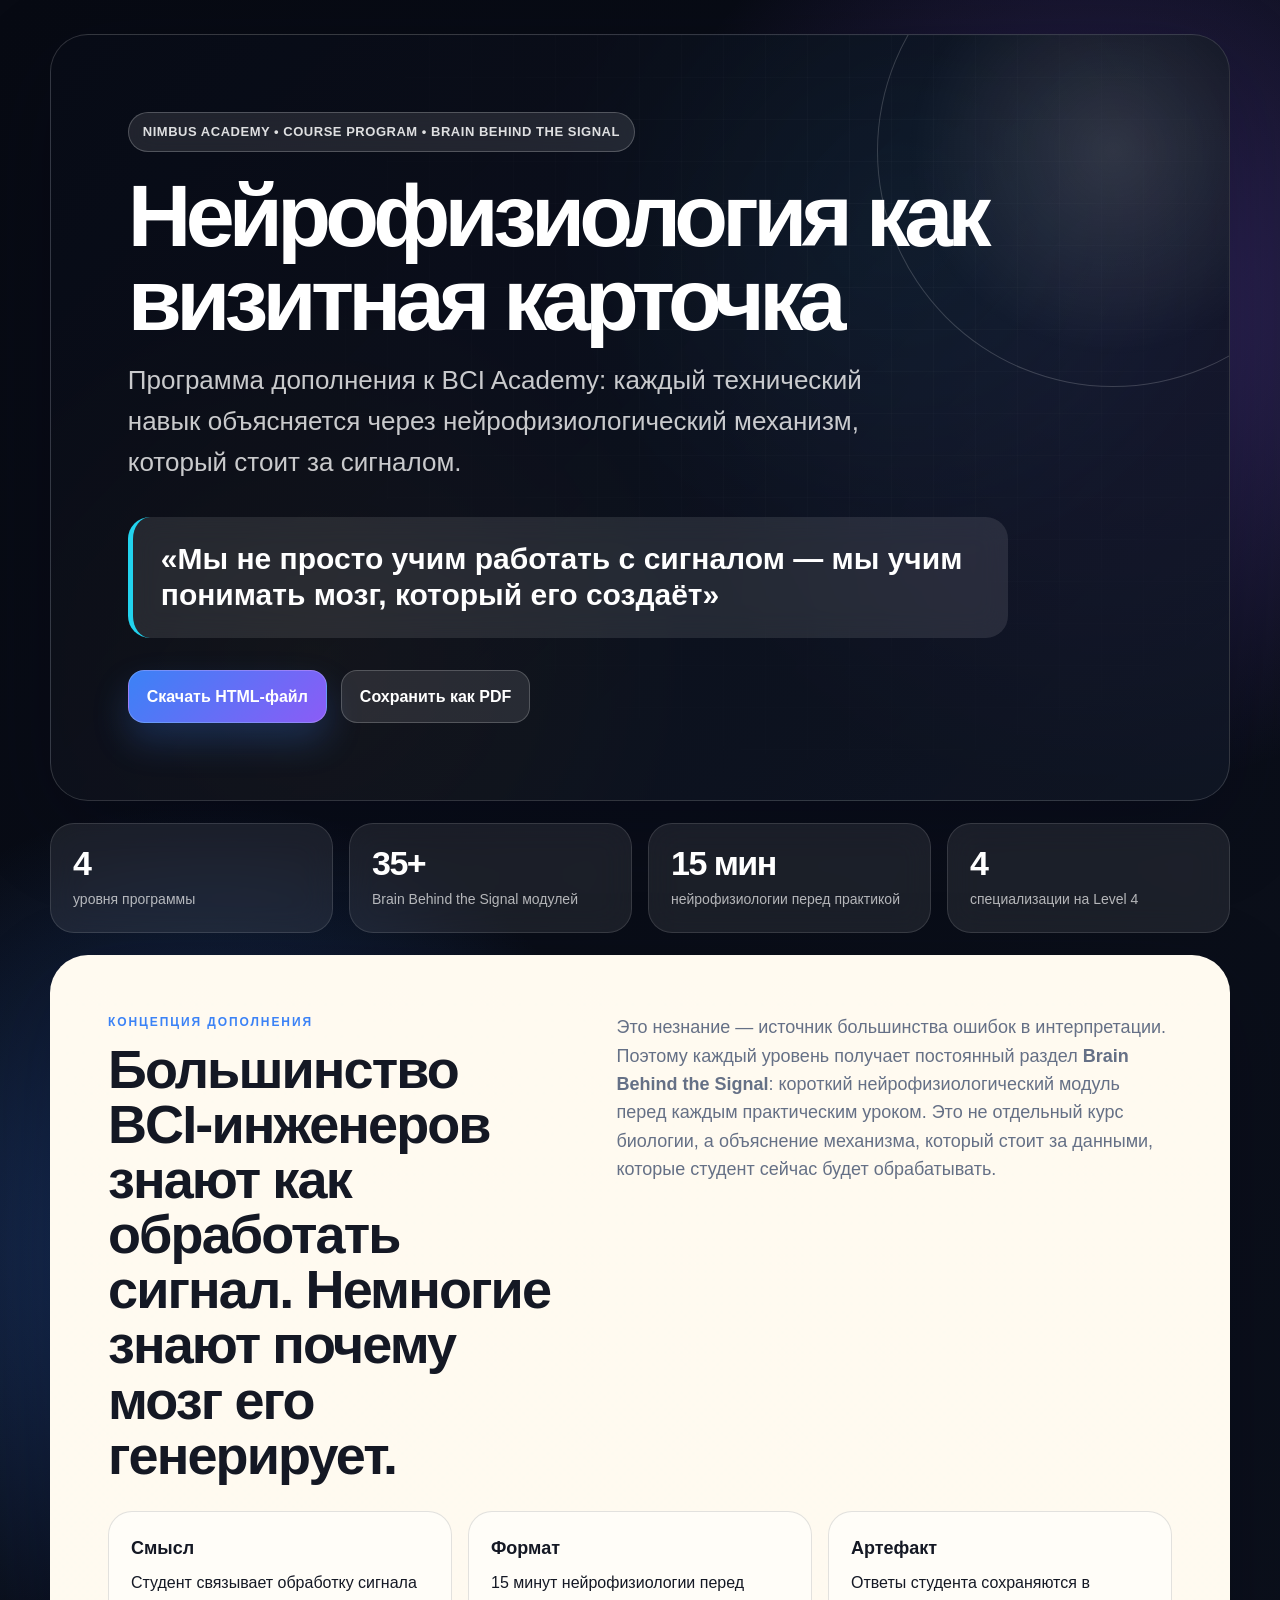
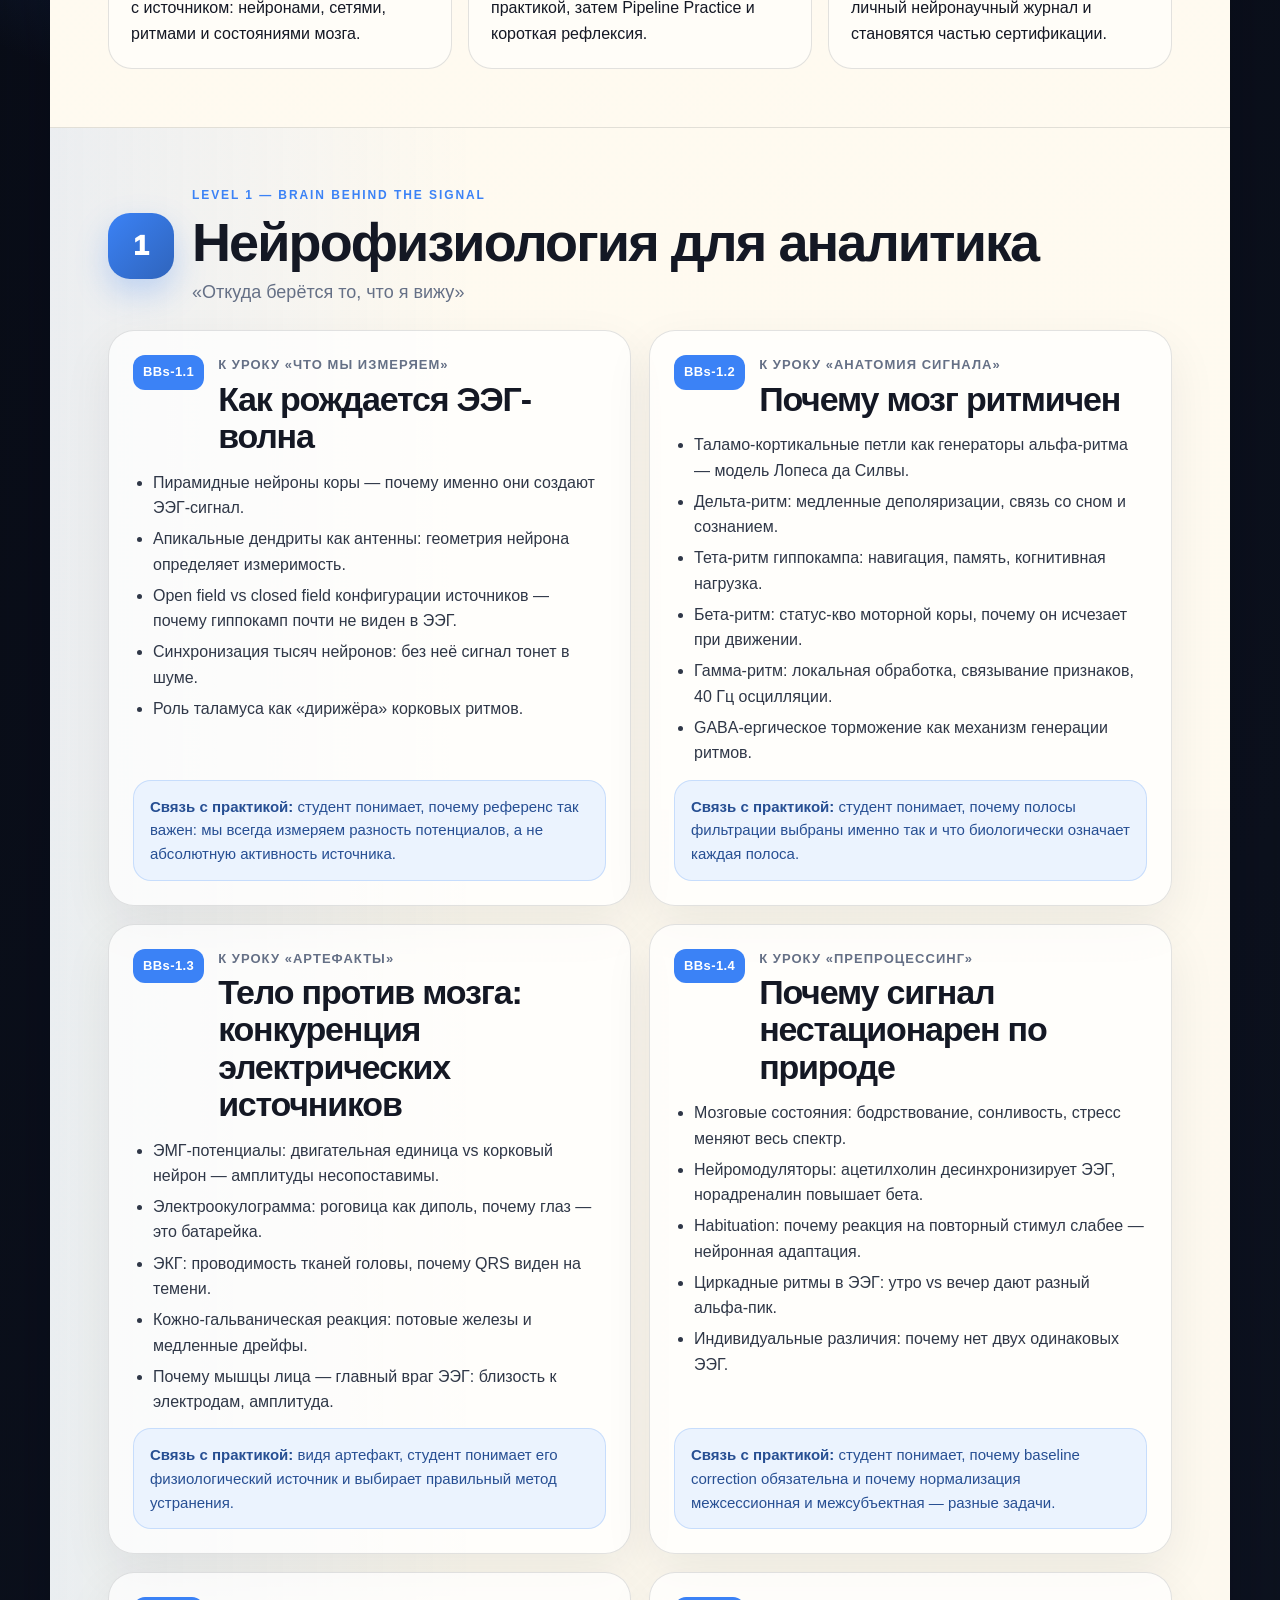
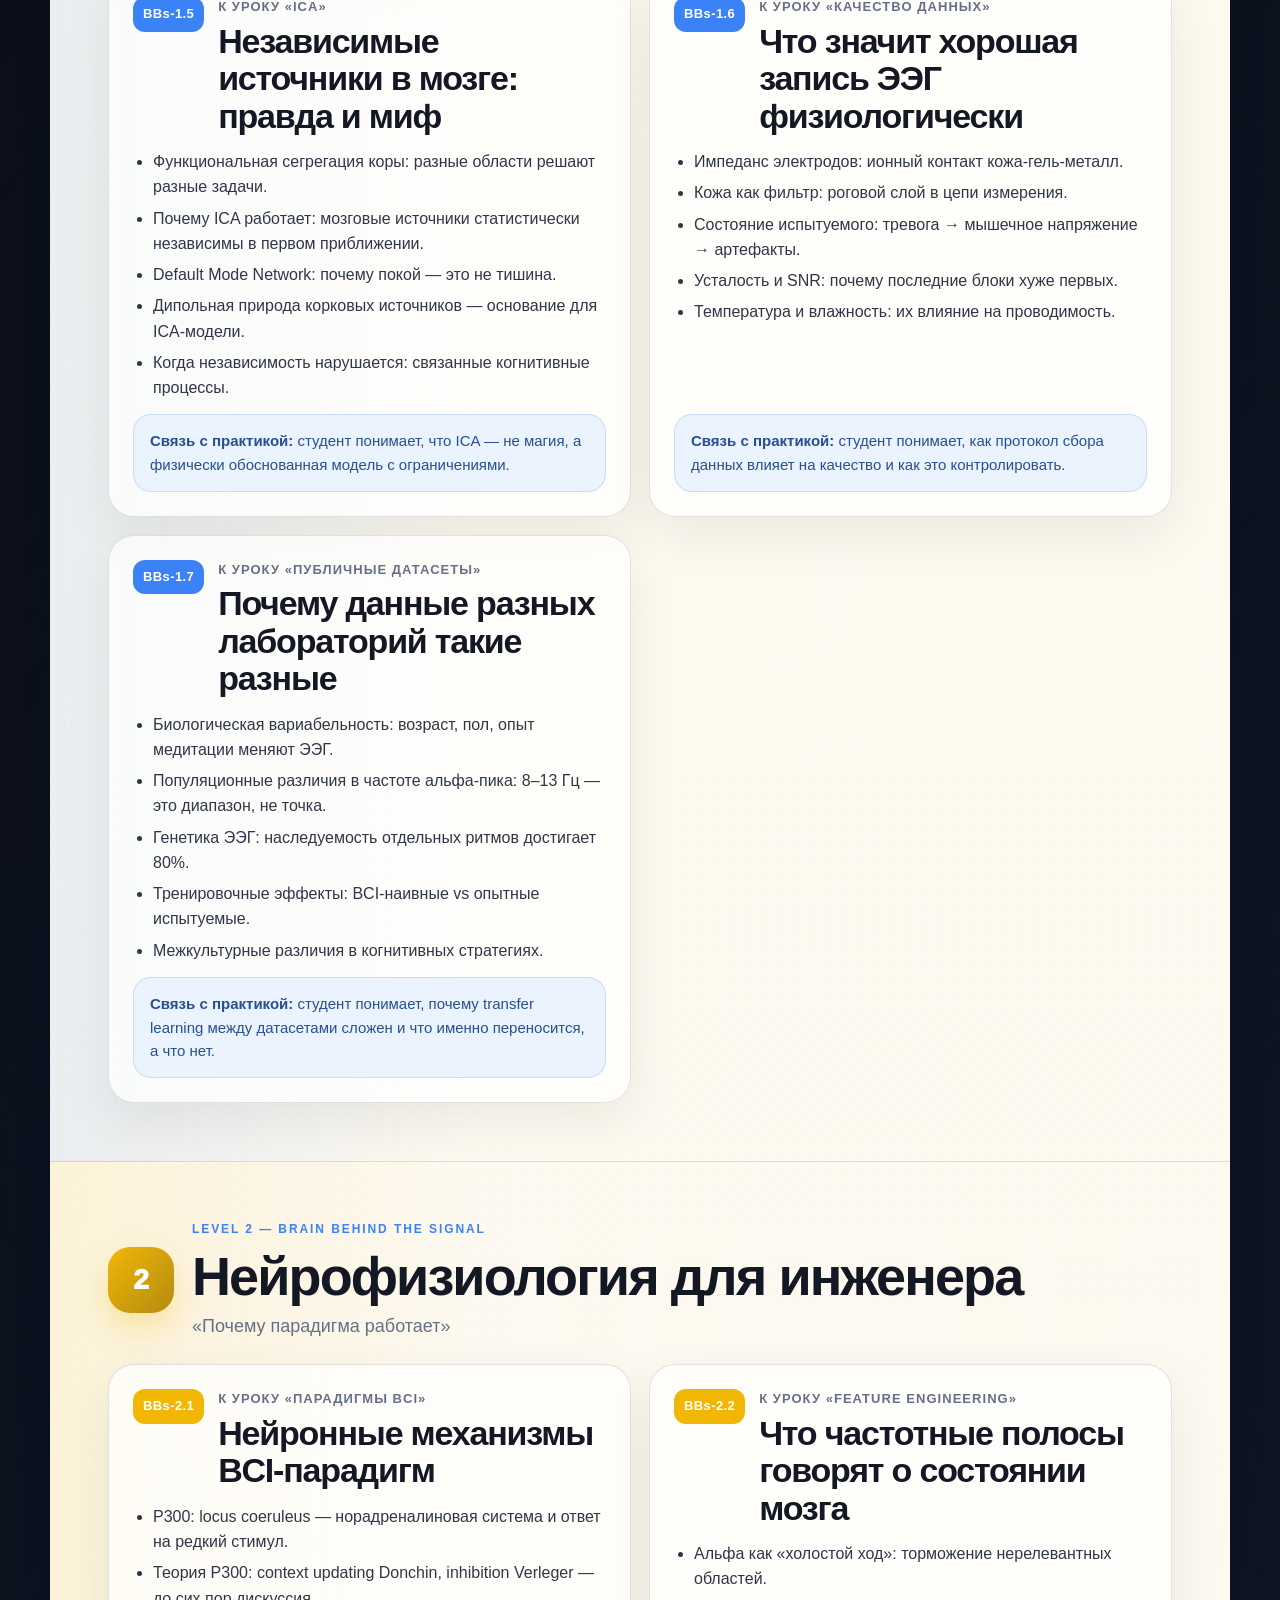
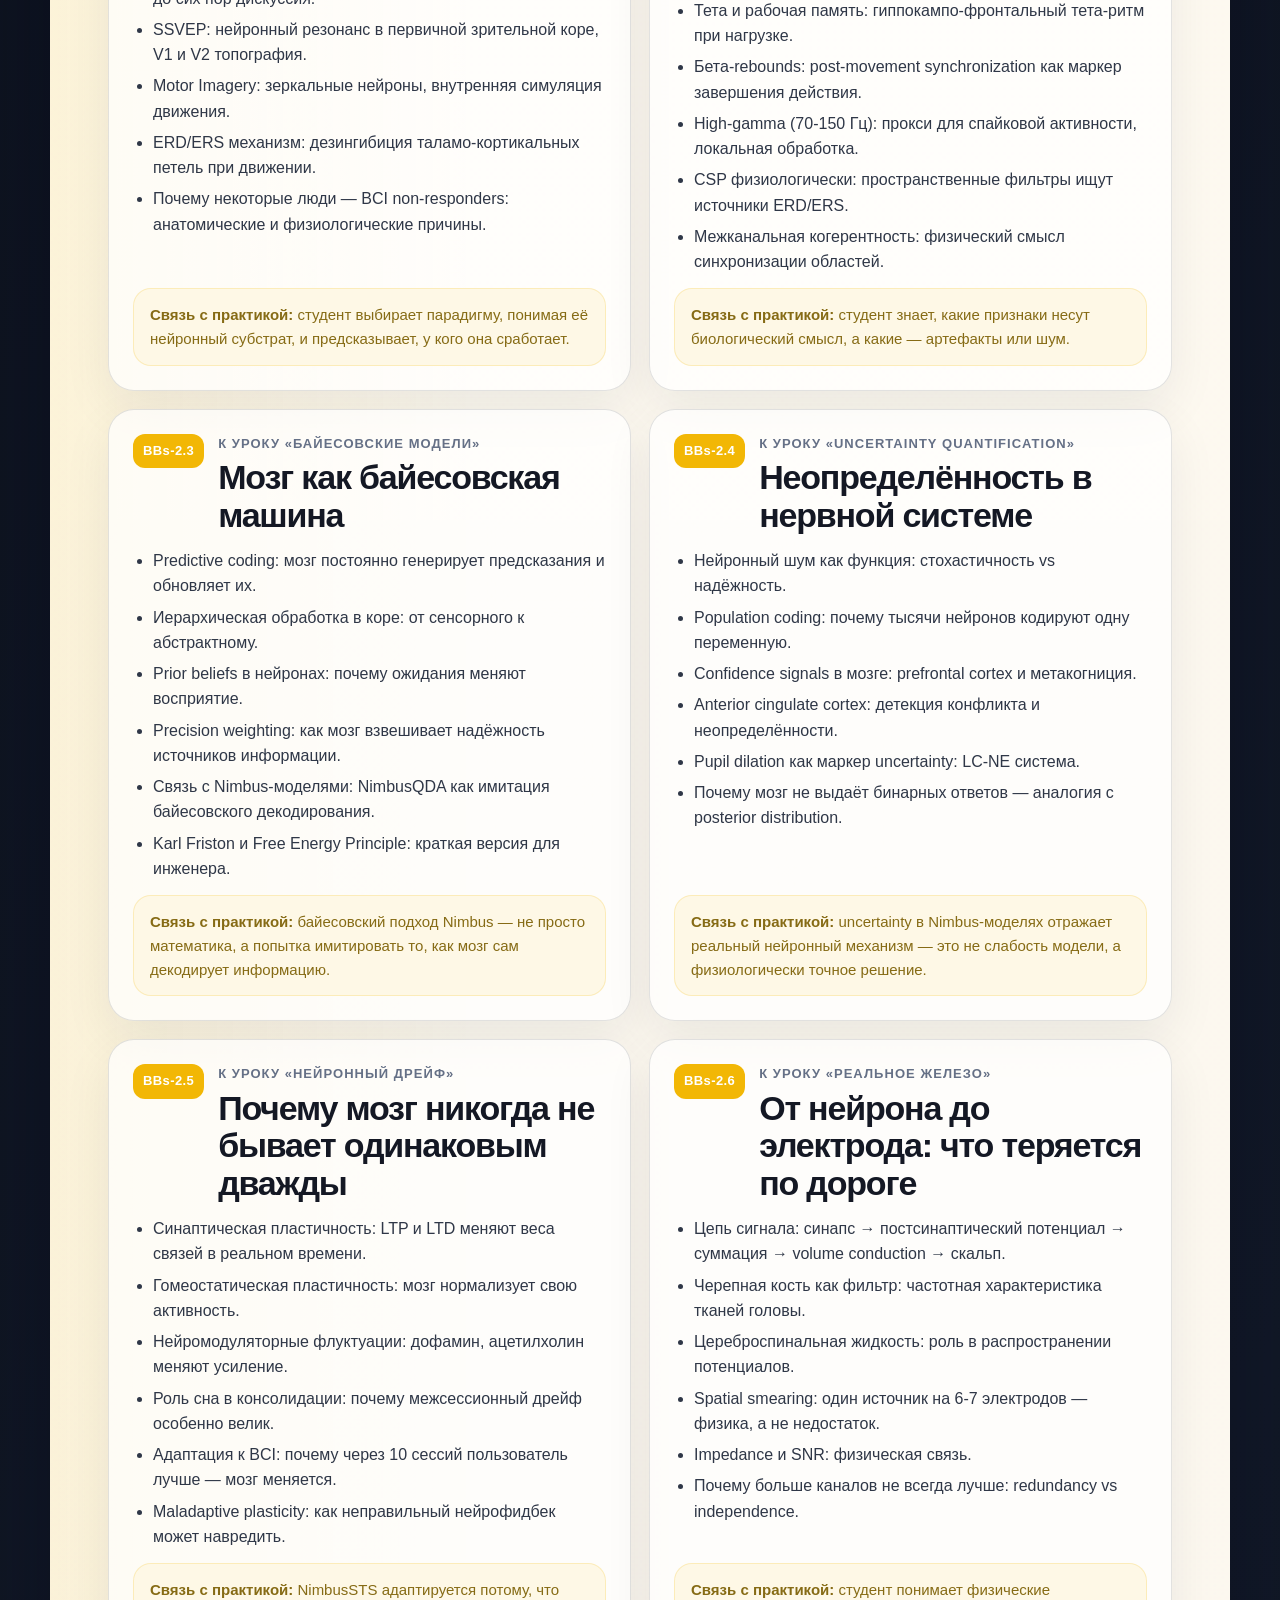
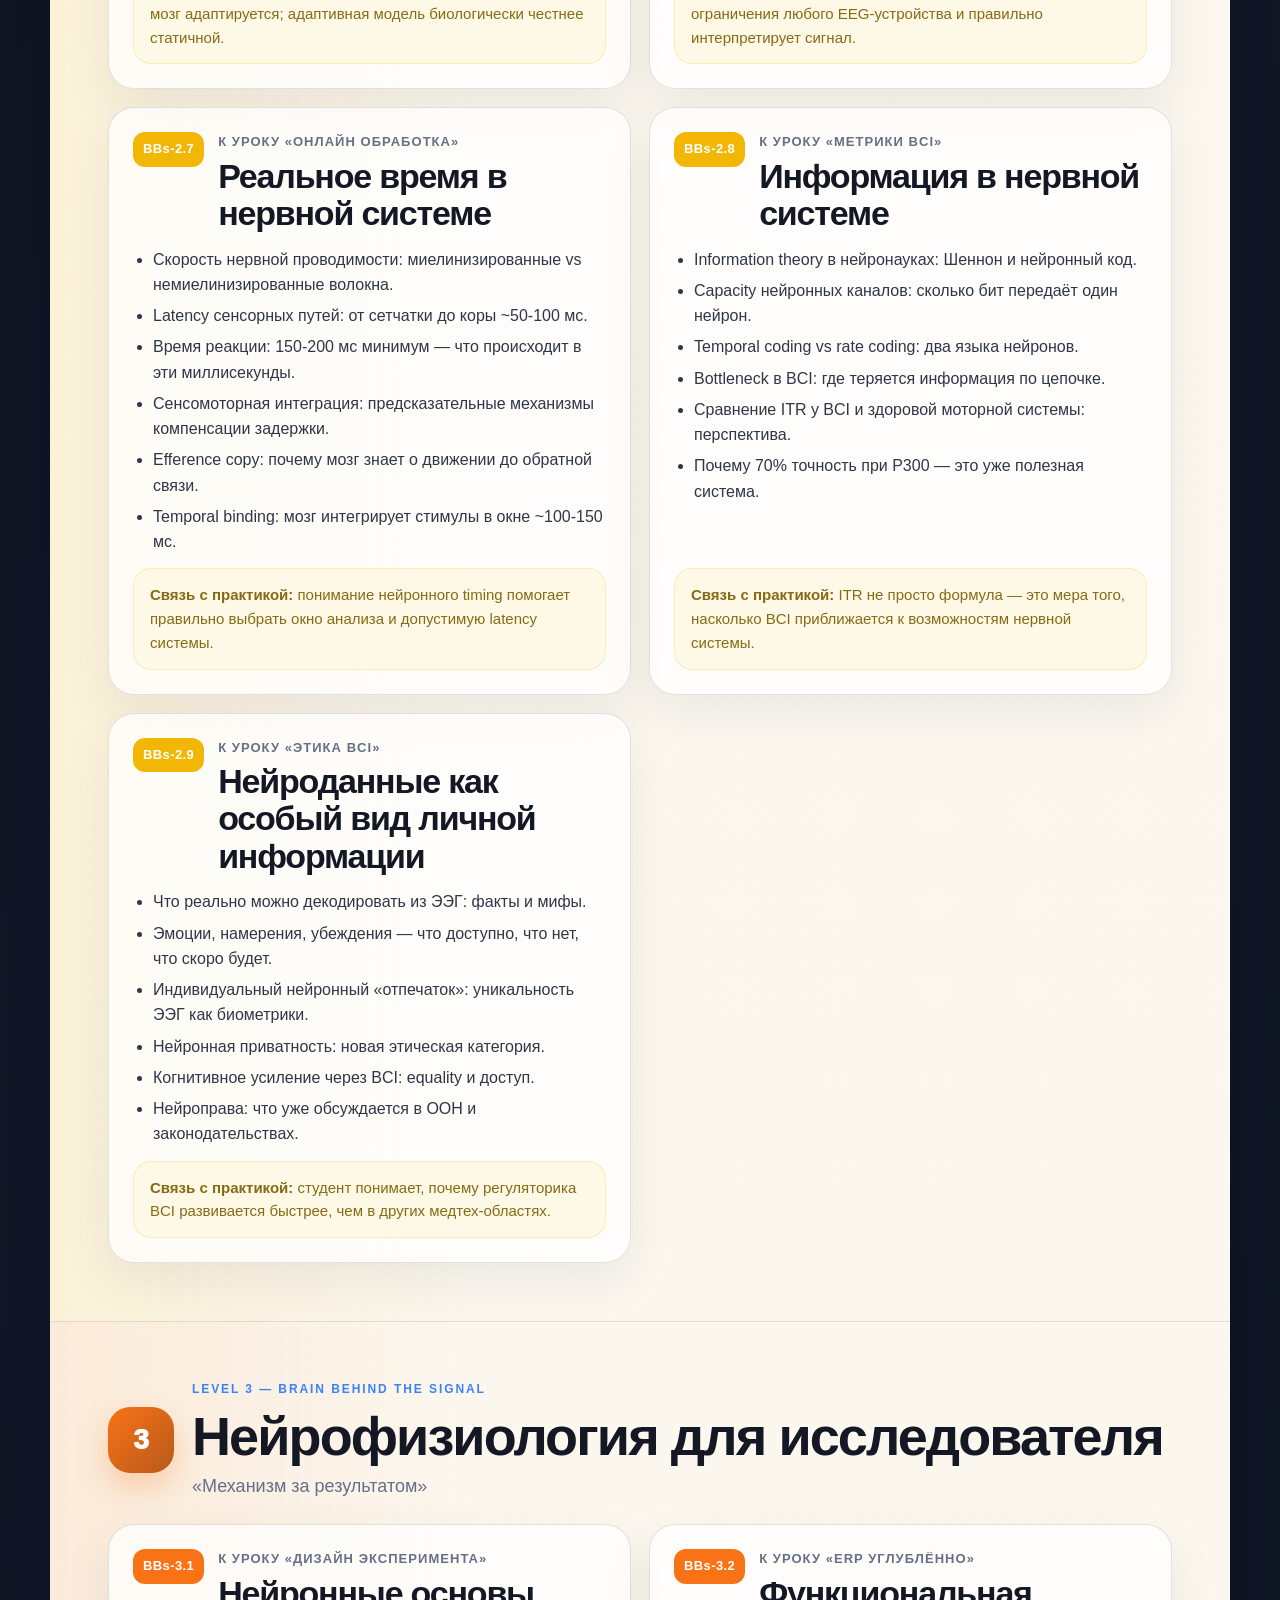
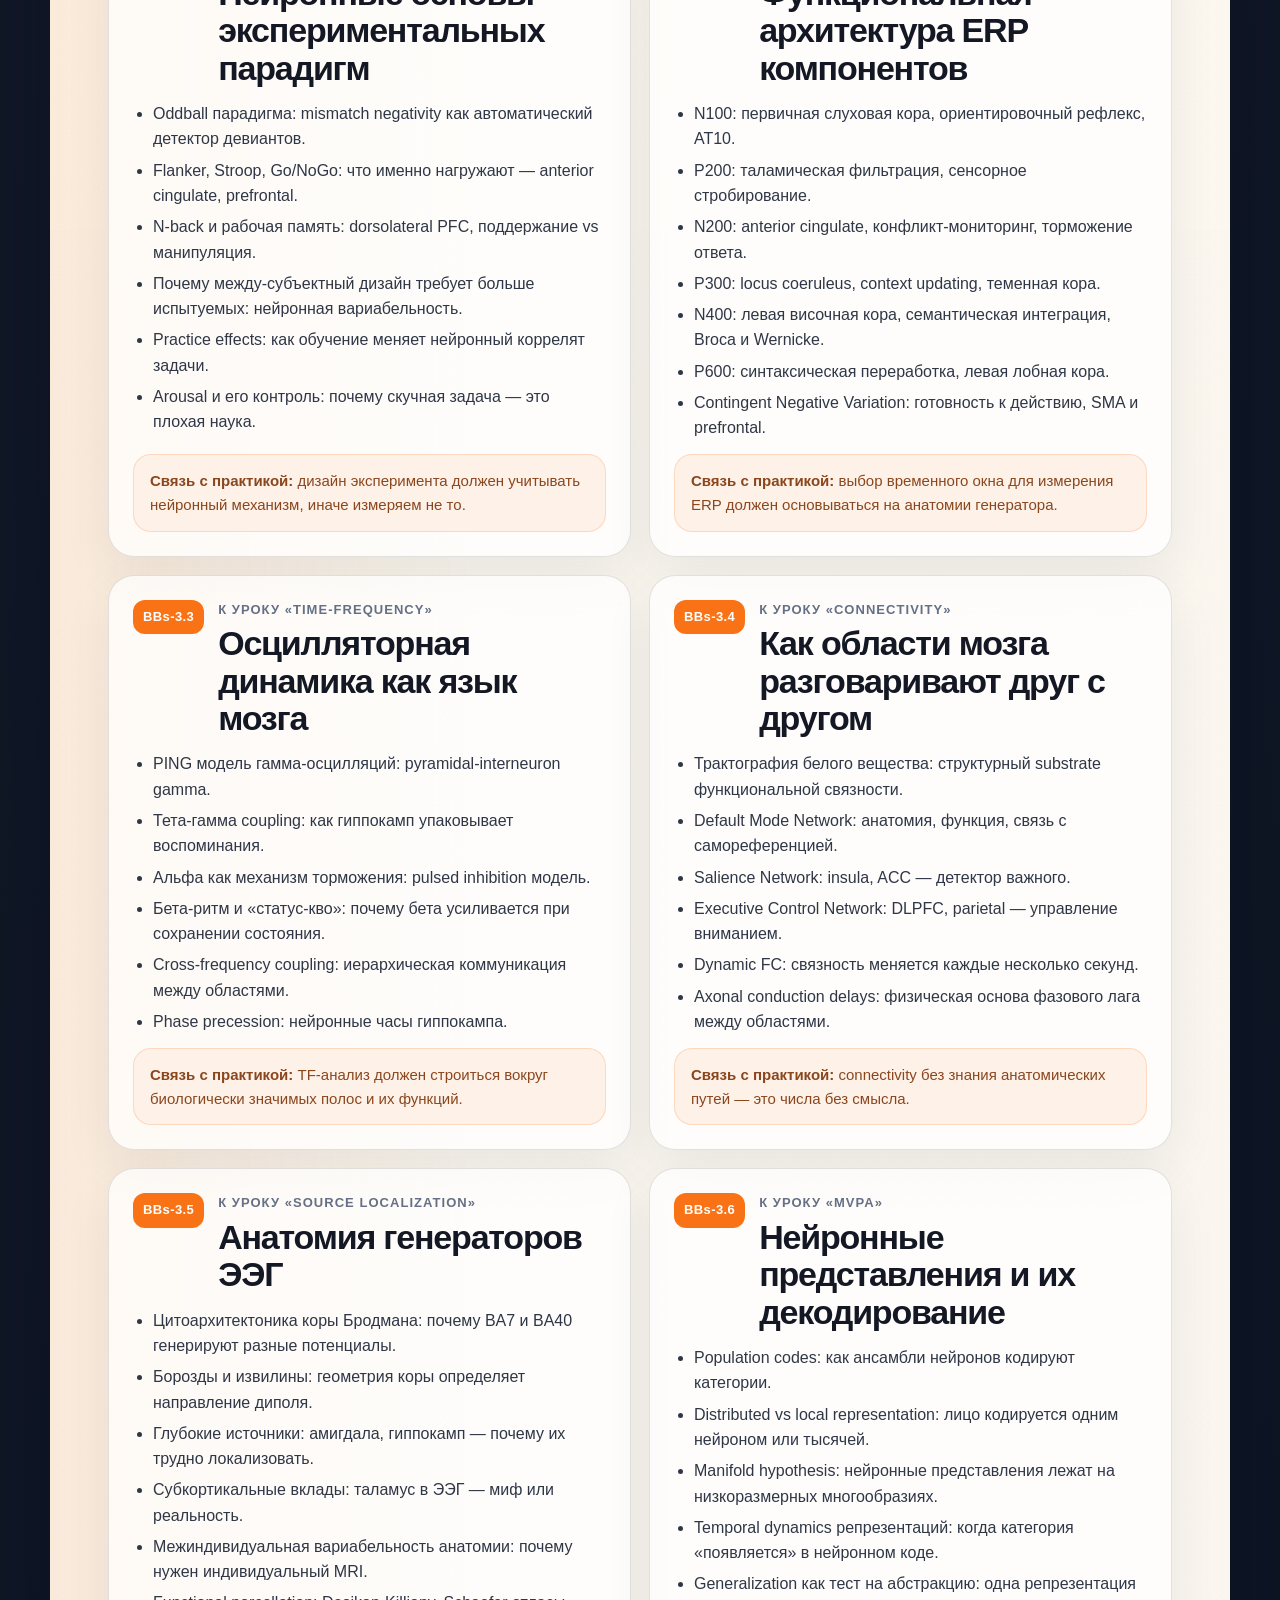
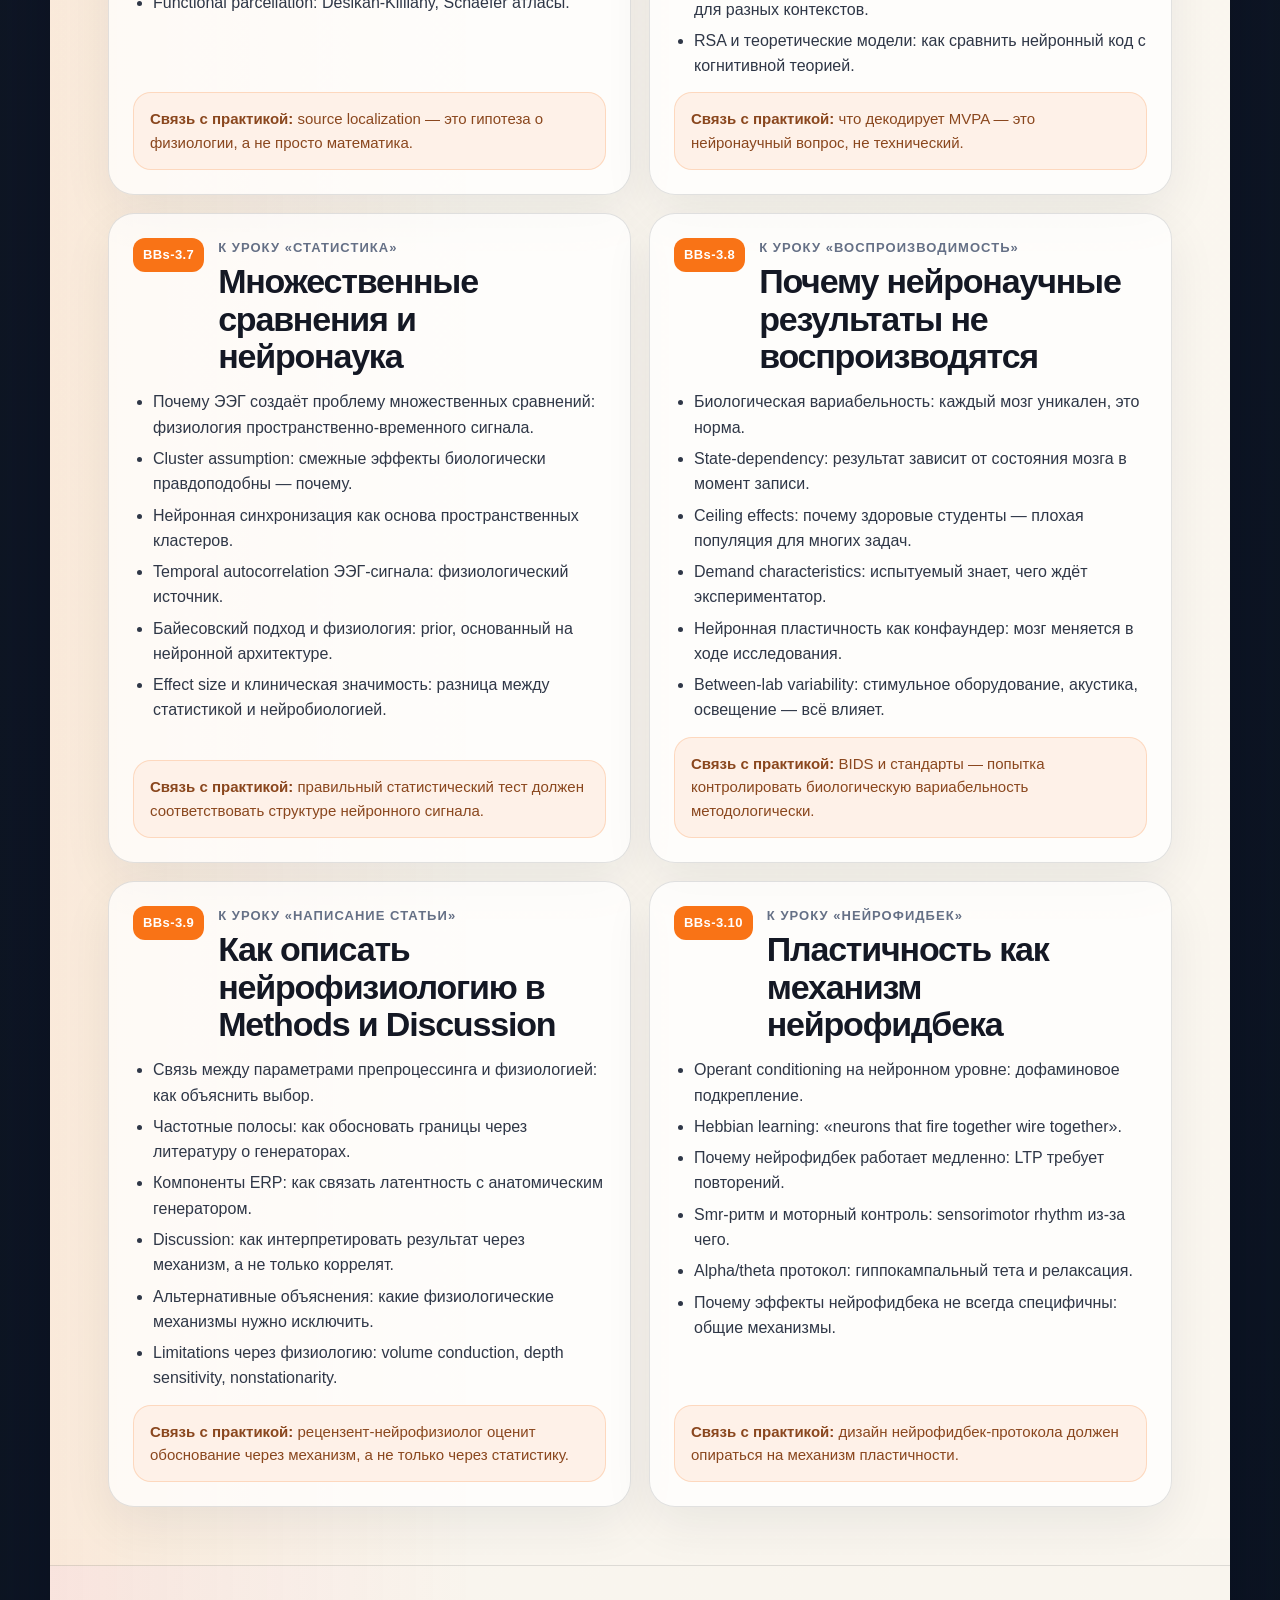
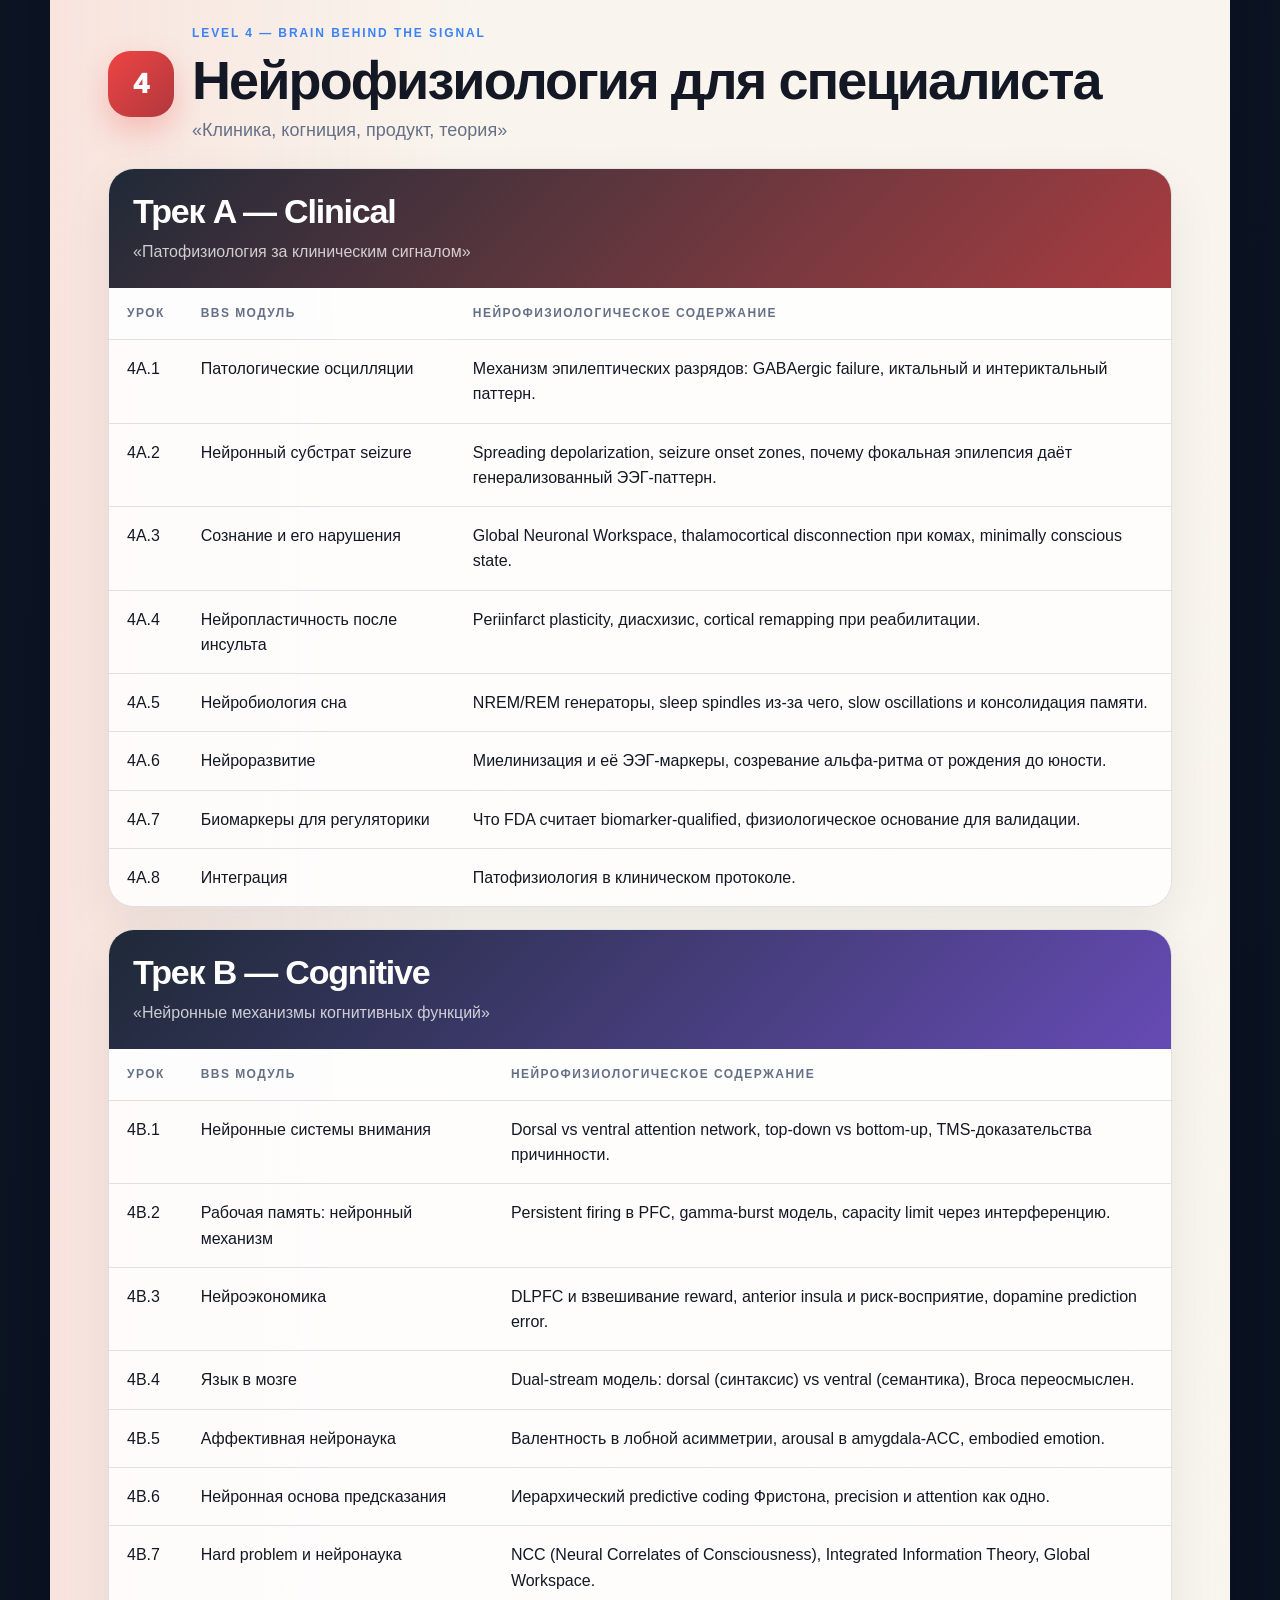
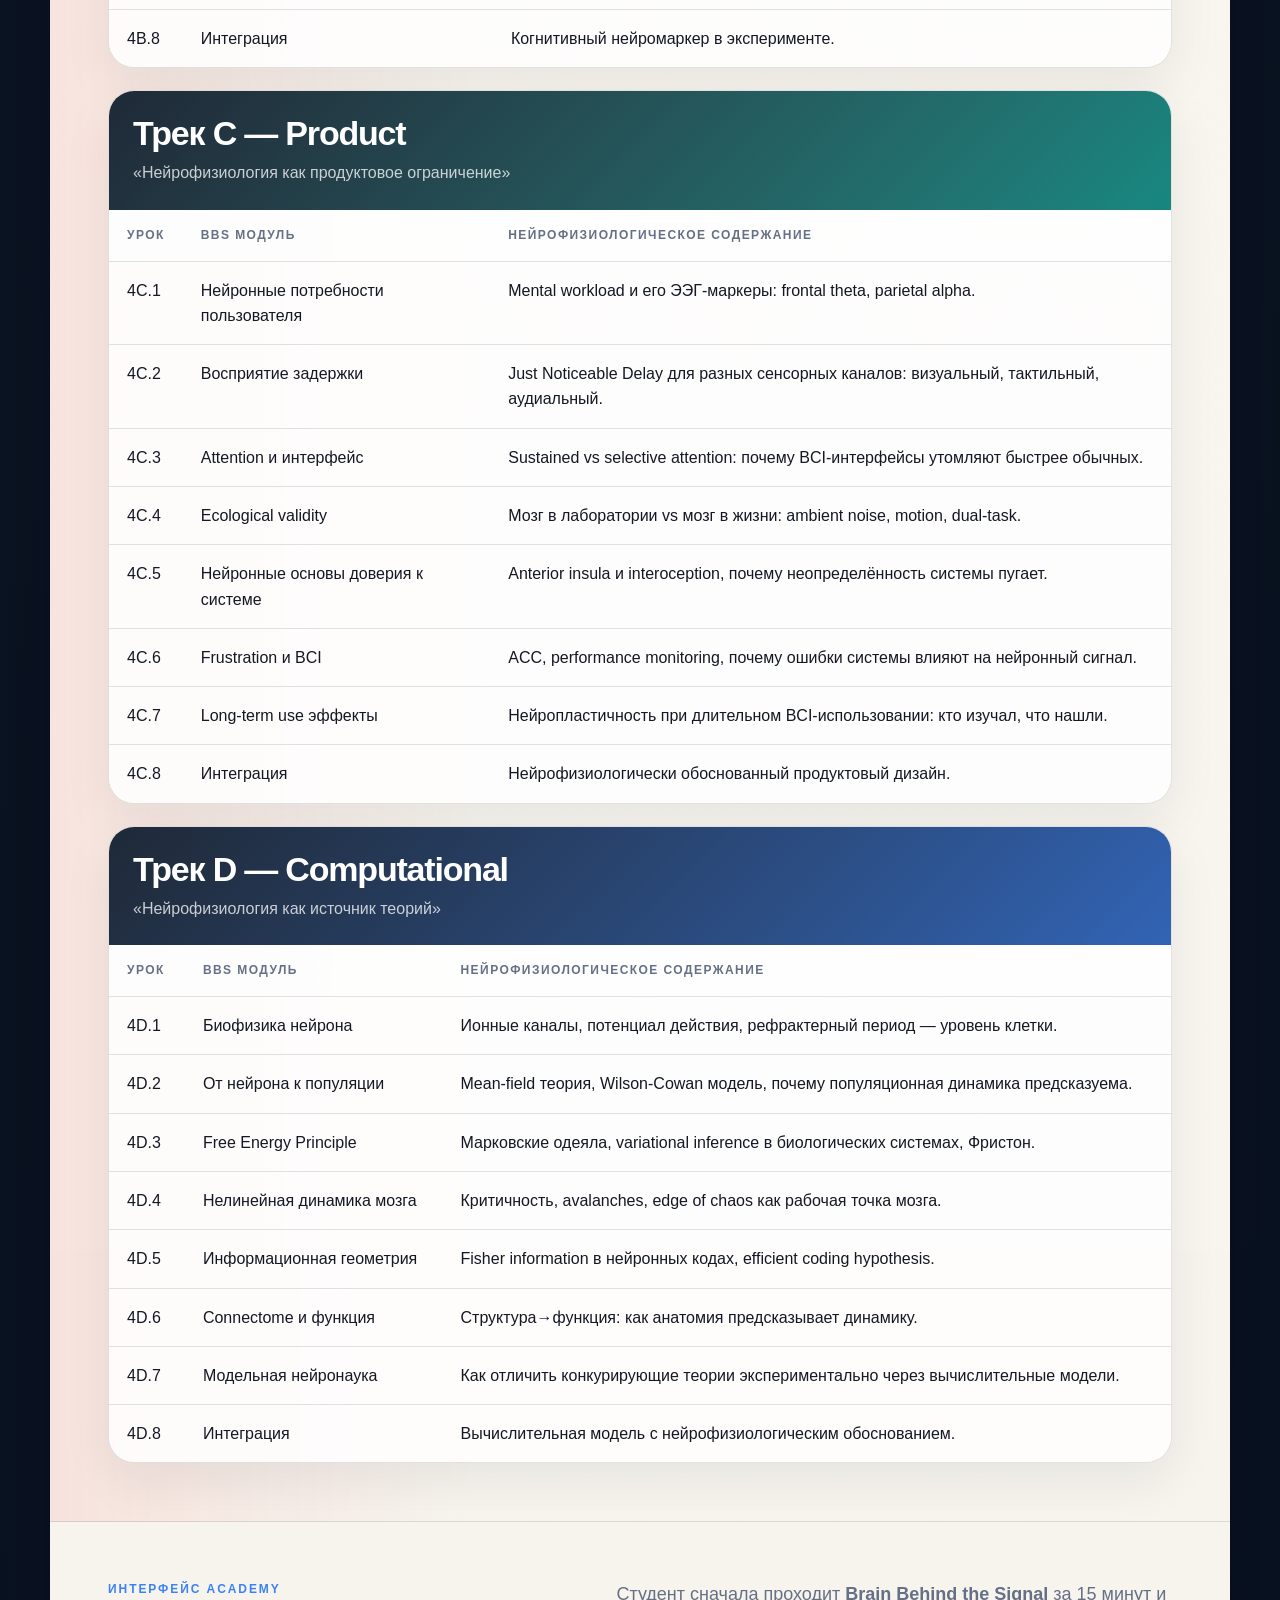
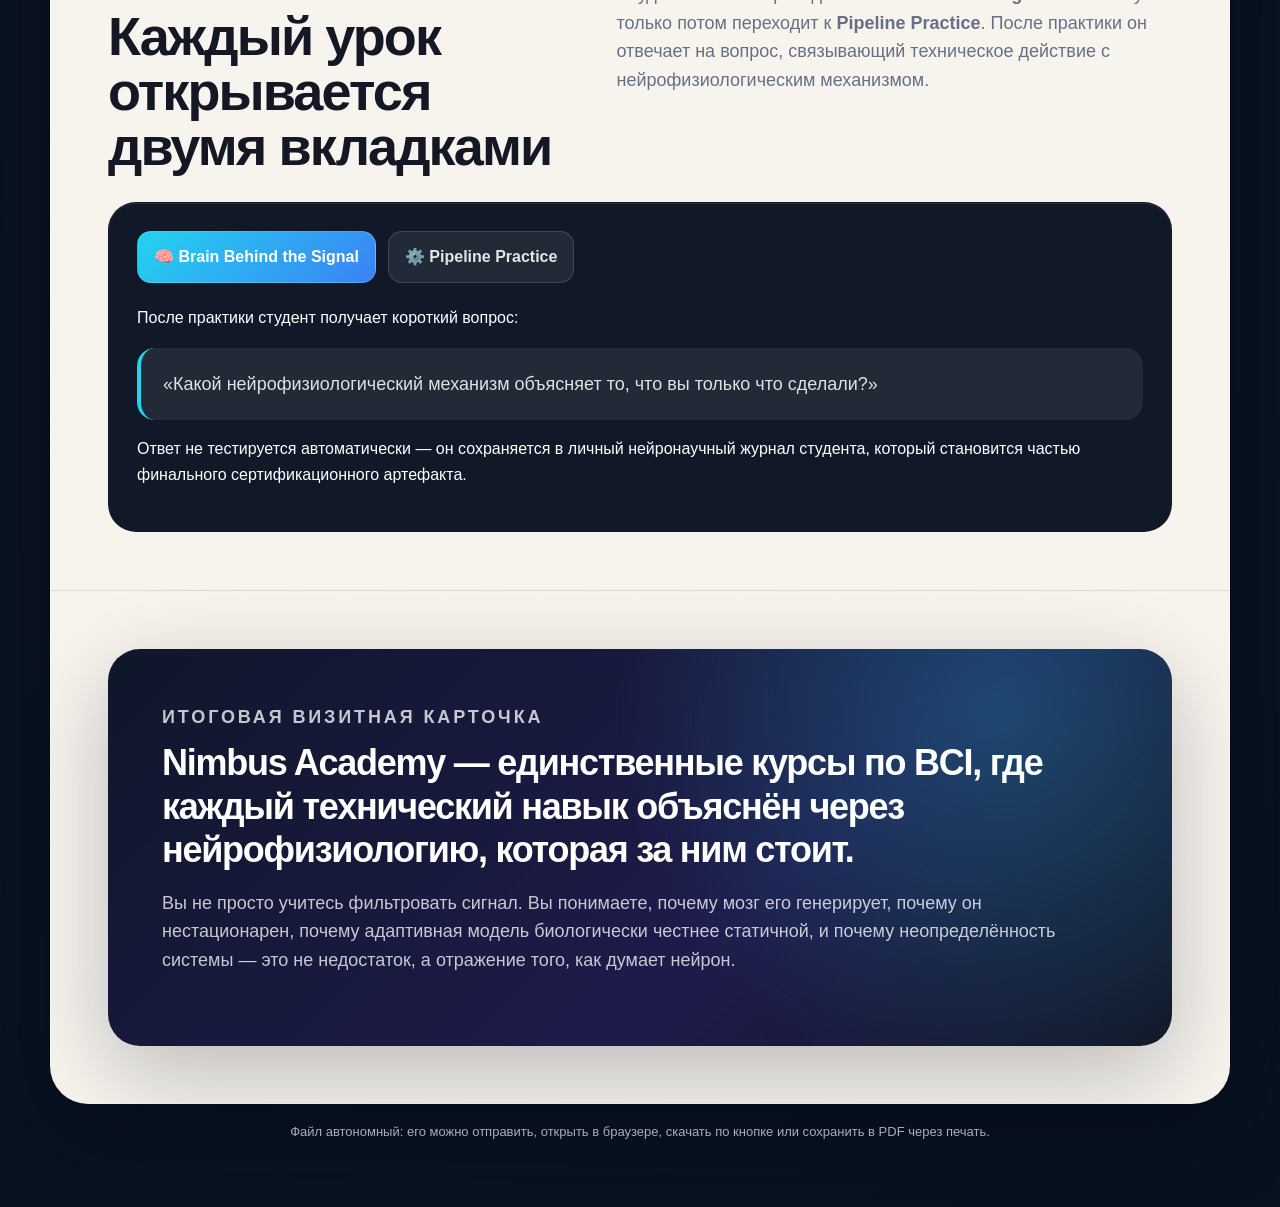
==== nimbus-academy-course-program.html @ f50c9276 "Replace bot course integration with Nimbus document Co-authored-by: mahawairochana989 <mahawairochan" ====
<!doctype html>
<html lang="ru">
<head>
  <meta charset="utf-8">
  <meta name="viewport" content="width=device-width, initial-scale=1">
  <title>Nimbus Academy — Нейрофизиология как визитная карточка</title>
  <style>
    :root {
      --bg: #080b16;
      --bg-soft: #11182a;
      --paper: #f7f4ee;
      --paper-2: #fffaf0;
      --ink: #141824;
      --muted: #657086;
      --line: rgba(20, 24, 36, 0.12);
      --blue: #3b82f6;
      --yellow: #f2b705;
      --orange: #f97316;
      --red: #ef4444;
      --cyan: #22d3ee;
      --violet: #8b5cf6;
      --green: #14b8a6;
      --shadow: 0 28px 90px rgba(2, 6, 23, 0.24);
      --radius: 28px;
    }

    * {
      box-sizing: border-box;
    }

    html {
      scroll-behavior: smooth;
    }

    body {
      margin: 0;
      font-family: Inter, "Segoe UI", Roboto, Arial, sans-serif;
      color: var(--ink);
      background:
        radial-gradient(circle at 16% 8%, rgba(59, 130, 246, 0.35), transparent 28rem),
        radial-gradient(circle at 86% 2%, rgba(139, 92, 246, 0.32), transparent 30rem),
        radial-gradient(circle at 50% 60%, rgba(20, 184, 166, 0.20), transparent 34rem),
        linear-gradient(135deg, #070a13 0%, #111827 44%, #07111f 100%);
      line-height: 1.58;
    }

    a {
      color: inherit;
    }

    .page {
      width: min(1180px, calc(100% - 36px));
      margin: 0 auto;
      padding: 34px 0 64px;
    }

    .hero {
      position: relative;
      overflow: hidden;
      min-height: 620px;
      display: grid;
      align-items: end;
      padding: clamp(32px, 6vw, 82px);
      border: 1px solid rgba(255, 255, 255, 0.16);
      border-radius: 38px;
      color: #fff;
      background:
        linear-gradient(135deg, rgba(8, 11, 22, 0.90), rgba(17, 24, 39, 0.76)),
        radial-gradient(circle at 72% 24%, rgba(34, 211, 238, 0.30), transparent 22rem),
        radial-gradient(circle at 22% 82%, rgba(242, 183, 5, 0.20), transparent 24rem);
      box-shadow: var(--shadow);
    }

    .hero::before {
      content: "";
      position: absolute;
      inset: 0;
      opacity: 0.34;
      background-image:
        linear-gradient(rgba(255, 255, 255, 0.07) 1px, transparent 1px),
        linear-gradient(90deg, rgba(255, 255, 255, 0.07) 1px, transparent 1px);
      background-size: 42px 42px;
      mask-image: radial-gradient(circle at 68% 24%, #000, transparent 68%);
    }

    .hero::after {
      content: "";
      position: absolute;
      right: -120px;
      top: -120px;
      width: 470px;
      height: 470px;
      border-radius: 999px;
      border: 1px solid rgba(255, 255, 255, 0.18);
      background: radial-gradient(circle, rgba(255, 255, 255, 0.13), transparent 62%);
    }

    .hero-content {
      position: relative;
      z-index: 1;
      max-width: 930px;
    }

    .kicker {
      display: inline-flex;
      align-items: center;
      gap: 10px;
      padding: 9px 14px;
      border: 1px solid rgba(255, 255, 255, 0.22);
      border-radius: 999px;
      background: rgba(255, 255, 255, 0.10);
      color: rgba(255, 255, 255, 0.86);
      font-size: 13px;
      font-weight: 750;
      letter-spacing: 0.04em;
      text-transform: uppercase;
      backdrop-filter: blur(12px);
    }

    h1 {
      margin: 22px 0 18px;
      font-size: clamp(42px, 7vw, 88px);
      line-height: 0.95;
      letter-spacing: -0.065em;
    }

    .subtitle {
      max-width: 780px;
      margin: 0;
      color: rgba(255, 255, 255, 0.78);
      font-size: clamp(18px, 2.35vw, 26px);
    }

    .quote {
      max-width: 880px;
      margin: 34px 0 0;
      padding: 24px 28px;
      border-left: 5px solid var(--cyan);
      border-radius: 22px;
      background: rgba(255, 255, 255, 0.10);
      color: #fff;
      font-size: clamp(20px, 2.5vw, 30px);
      font-weight: 820;
      line-height: 1.22;
      backdrop-filter: blur(14px);
    }

    .actions {
      display: flex;
      flex-wrap: wrap;
      gap: 14px;
      margin-top: 32px;
    }

    .button {
      display: inline-flex;
      align-items: center;
      justify-content: center;
      min-height: 50px;
      padding: 13px 18px;
      border: 1px solid rgba(255, 255, 255, 0.20);
      border-radius: 16px;
      color: #fff;
      text-decoration: none;
      font-weight: 800;
      background: linear-gradient(135deg, var(--blue), var(--violet));
      box-shadow: 0 18px 36px rgba(59, 130, 246, 0.24);
    }

    .button.secondary {
      background: rgba(255, 255, 255, 0.10);
      box-shadow: none;
    }

    .stats {
      display: grid;
      grid-template-columns: repeat(4, minmax(0, 1fr));
      gap: 16px;
      margin: 22px 0;
    }

    .stat {
      padding: 22px;
      border: 1px solid rgba(255, 255, 255, 0.12);
      border-radius: 24px;
      color: #fff;
      background: rgba(255, 255, 255, 0.08);
      backdrop-filter: blur(16px);
    }

    .stat strong {
      display: block;
      font-size: 34px;
      line-height: 1;
      letter-spacing: -0.045em;
    }

    .stat span {
      display: block;
      margin-top: 8px;
      color: rgba(255, 255, 255, 0.68);
      font-size: 14px;
    }

    .document {
      overflow: hidden;
      border-radius: 38px;
      background:
        linear-gradient(180deg, rgba(255, 250, 240, 0.96), rgba(247, 244, 238, 0.98)),
        var(--paper);
      box-shadow: var(--shadow);
    }

    .section {
      padding: clamp(28px, 5vw, 58px);
      border-bottom: 1px solid var(--line);
    }

    .section:last-child {
      border-bottom: 0;
    }

    .section-header {
      display: grid;
      grid-template-columns: minmax(0, 0.9fr) minmax(0, 1.1fr);
      gap: clamp(24px, 5vw, 54px);
      align-items: start;
      margin-bottom: 28px;
    }

    .eyebrow {
      margin: 0 0 10px;
      color: var(--blue);
      font-size: 12px;
      font-weight: 900;
      letter-spacing: 0.16em;
      text-transform: uppercase;
    }

    h2, h3, h4 {
      margin: 0;
      letter-spacing: -0.035em;
    }

    h2 {
      font-size: clamp(30px, 4.6vw, 54px);
      line-height: 1.02;
    }

    h3 {
      font-size: clamp(24px, 3vw, 34px);
      line-height: 1.1;
    }

    h4 {
      font-size: 19px;
      line-height: 1.22;
    }

    .lead {
      margin: 0;
      color: var(--muted);
      font-size: 18px;
    }

    .concept-grid {
      display: grid;
      grid-template-columns: repeat(3, minmax(0, 1fr));
      gap: 16px;
    }

    .concept-card {
      padding: 22px;
      border: 1px solid var(--line);
      border-radius: 24px;
      background: #fffdf8;
    }

    .concept-card strong {
      display: block;
      margin-bottom: 8px;
      color: var(--ink);
      font-size: 18px;
    }

    .level {
      --level-color: var(--blue);
      padding: clamp(28px, 5vw, 58px);
      border-bottom: 1px solid var(--line);
      background:
        linear-gradient(90deg, color-mix(in srgb, var(--level-color) 10%, transparent), transparent 36%),
        transparent;
    }

    .level.yellow {
      --level-color: var(--yellow);
    }

    .level.orange {
      --level-color: var(--orange);
    }

    .level.red {
      --level-color: var(--red);
    }

    .level-title {
      display: grid;
      grid-template-columns: auto 1fr;
      gap: 18px;
      align-items: center;
      margin-bottom: 24px;
    }

    .level-mark {
      display: grid;
      place-items: center;
      width: 66px;
      height: 66px;
      border-radius: 22px;
      color: #fff;
      background: linear-gradient(135deg, var(--level-color), color-mix(in srgb, var(--level-color) 72%, #111827));
      box-shadow: 0 14px 32px color-mix(in srgb, var(--level-color) 28%, transparent);
      font-size: 28px;
      font-weight: 950;
    }

    .level-subtitle {
      margin-top: 8px;
      color: var(--muted);
      font-size: 18px;
    }

    .module-grid {
      display: grid;
      grid-template-columns: repeat(2, minmax(0, 1fr));
      gap: 18px;
    }

    .module {
      display: flex;
      flex-direction: column;
      gap: 14px;
      padding: 24px;
      border: 1px solid var(--line);
      border-radius: 26px;
      background: rgba(255, 255, 255, 0.72);
      box-shadow: 0 18px 50px rgba(15, 23, 42, 0.07);
    }

    .module-top {
      display: flex;
      gap: 14px;
      align-items: flex-start;
    }

    .code {
      flex: 0 0 auto;
      padding: 7px 10px;
      border-radius: 12px;
      color: #fff;
      background: var(--level-color);
      font-size: 13px;
      font-weight: 900;
      letter-spacing: 0.03em;
      white-space: nowrap;
    }

    .lesson {
      margin: 0 0 5px;
      color: var(--muted);
      font-size: 13px;
      font-weight: 800;
      letter-spacing: 0.08em;
      text-transform: uppercase;
    }

    .topic-title {
      color: var(--ink);
    }

    .module ul {
      margin: 0;
      padding-left: 20px;
      color: #2f3747;
    }

    .module li + li {
      margin-top: 6px;
    }

    .practice {
      margin-top: auto;
      padding: 14px 16px;
      border-radius: 18px;
      color: color-mix(in srgb, var(--level-color) 52%, #111827);
      background: color-mix(in srgb, var(--level-color) 10%, #ffffff);
      border: 1px solid color-mix(in srgb, var(--level-color) 20%, transparent);
      font-size: 15px;
    }

    .tracks {
      display: grid;
      gap: 22px;
    }

    .track {
      overflow: hidden;
      border: 1px solid var(--line);
      border-radius: 26px;
      background: rgba(255, 255, 255, 0.72);
      box-shadow: 0 18px 50px rgba(15, 23, 42, 0.07);
    }

    .track-header {
      padding: 24px;
      color: #fff;
      background: linear-gradient(135deg, #1f2937, color-mix(in srgb, var(--track-color, var(--red)) 66%, #1f2937));
    }

    .track-header p {
      margin: 8px 0 0;
      color: rgba(255, 255, 255, 0.76);
    }

    table {
      width: 100%;
      border-collapse: collapse;
      background: rgba(255, 255, 255, 0.52);
    }

    th, td {
      padding: 16px 18px;
      border-bottom: 1px solid var(--line);
      text-align: left;
      vertical-align: top;
    }

    th {
      color: var(--muted);
      font-size: 12px;
      font-weight: 900;
      letter-spacing: 0.12em;
      text-transform: uppercase;
      background: rgba(255, 255, 255, 0.60);
    }

    tr:last-child td {
      border-bottom: 0;
    }

    .interface-card {
      padding: 28px;
      border: 1px solid var(--line);
      border-radius: 28px;
      background: #111827;
      color: #fff;
      box-shadow: inset 0 1px 0 rgba(255, 255, 255, 0.10);
    }

    .tabs {
      display: flex;
      flex-wrap: wrap;
      gap: 12px;
      margin-bottom: 22px;
    }

    .tab {
      padding: 12px 16px;
      border: 1px solid rgba(255, 255, 255, 0.14);
      border-radius: 14px;
      background: rgba(255, 255, 255, 0.08);
      color: rgba(255, 255, 255, 0.88);
      font-weight: 850;
    }

    .tab.active {
      background: linear-gradient(135deg, var(--cyan), var(--blue));
      color: #fff;
    }

    .journal {
      margin: 18px 0 0;
      padding: 22px;
      border-left: 4px solid var(--cyan);
      border-radius: 18px;
      background: rgba(255, 255, 255, 0.08);
      color: rgba(255, 255, 255, 0.86);
      font-size: 18px;
    }

    .final-card {
      padding: clamp(28px, 5vw, 54px);
      border-radius: 32px;
      color: #fff;
      background:
        radial-gradient(circle at 84% 16%, rgba(34, 211, 238, 0.24), transparent 24rem),
        linear-gradient(135deg, #0f172a, #1e1b4b 62%, #111827);
      box-shadow: var(--shadow);
    }

    .final-card blockquote {
      margin: 0;
      font-size: clamp(22px, 3vw, 36px);
      font-weight: 880;
      line-height: 1.2;
      letter-spacing: -0.035em;
    }

    .final-card p {
      max-width: 920px;
      color: rgba(255, 255, 255, 0.76);
      font-size: 18px;
    }

    .print-hint {
      margin: 18px 0 0;
      color: rgba(255, 255, 255, 0.66);
      font-size: 13px;
      text-align: center;
    }

    @media (max-width: 960px) {
      .stats,
      .section-header,
      .concept-grid,
      .module-grid {
        grid-template-columns: 1fr;
      }

      .hero {
        min-height: 540px;
        border-radius: 28px;
      }

      .document {
        border-radius: 28px;
      }

      th, td {
        padding: 13px 12px;
      }
    }

    @media print {
      body {
        background: #fff;
      }

      .page {
        width: 100%;
        padding: 0;
      }

      .hero,
      .document,
      .module,
      .track,
      .final-card,
      .stat {
        box-shadow: none;
      }

      .button,
      .print-hint {
        display: none;
      }

      .section,
      .level,
      .module,
      .track,
      .final-card {
        break-inside: avoid;
      }
    }
  </style>
</head>
<body>
  <main class="page">
    <section class="hero">
      <div class="hero-content">
        <div class="kicker">Nimbus Academy • Course Program • Brain Behind the Signal</div>
        <h1>Нейрофизиология как визитная карточка</h1>
        <p class="subtitle">
          Программа дополнения к BCI Academy: каждый технический навык объясняется через
          нейрофизиологический механизм, который стоит за сигналом.
        </p>
        <div class="quote">
          «Мы не просто учим работать с сигналом — мы учим понимать мозг, который его создаёт»
        </div>
        <div class="actions">
          <a class="button" href="nimbus-academy-course-program.html" download>Скачать HTML-файл</a>
          <a class="button secondary" href="javascript:window.print()">Сохранить как PDF</a>
        </div>
      </div>
    </section>

    <section class="stats" aria-label="Ключевые параметры программы">
      <div class="stat"><strong>4</strong><span>уровня программы</span></div>
      <div class="stat"><strong>35+</strong><span>Brain Behind the Signal модулей</span></div>
      <div class="stat"><strong>15 мин</strong><span>нейрофизиологии перед практикой</span></div>
      <div class="stat"><strong>4</strong><span>специализации на Level 4</span></div>
    </section>

    <article class="document">
      <section class="section">
        <div class="section-header">
          <div>
            <p class="eyebrow">Концепция дополнения</p>
            <h2>Большинство BCI-инженеров знают как обработать сигнал. Немногие знают почему мозг его генерирует.</h2>
          </div>
          <p class="lead">
            Это незнание — источник большинства ошибок в интерпретации. Поэтому каждый уровень
            получает постоянный раздел <strong>Brain Behind the Signal</strong>: короткий нейрофизиологический
            модуль перед каждым практическим уроком. Это не отдельный курс биологии, а объяснение
            механизма, который стоит за данными, которые студент сейчас будет обрабатывать.
          </p>
        </div>
        <div class="concept-grid">
          <div class="concept-card">
            <strong>Смысл</strong>
            Студент связывает обработку сигнала с источником: нейронами, сетями, ритмами и состояниями мозга.
          </div>
          <div class="concept-card">
            <strong>Формат</strong>
            15 минут нейрофизиологии перед практикой, затем Pipeline Practice и короткая рефлексия.
          </div>
          <div class="concept-card">
            <strong>Артефакт</strong>
            Ответы студента сохраняются в личный нейронаучный журнал и становятся частью сертификации.
          </div>
        </div>
      </section>

      <section class="level blue">
        <div class="level-title">
          <div class="level-mark">1</div>
          <div>
            <p class="eyebrow">Level 1 — Brain Behind the Signal</p>
            <h2>Нейрофизиология для аналитика</h2>
            <div class="level-subtitle">«Откуда берётся то, что я вижу»</div>
          </div>
        </div>

        <div class="module-grid">
          <article class="module">
            <div class="module-top">
              <span class="code">BBs-1.1</span>
              <div>
                <p class="lesson">К уроку «Что мы измеряем»</p>
                <h3 class="topic-title">Как рождается ЭЭГ-волна</h3>
              </div>
            </div>
            <ul>
              <li>Пирамидные нейроны коры — почему именно они создают ЭЭГ-сигнал.</li>
              <li>Апикальные дендриты как антенны: геометрия нейрона определяет измеримость.</li>
              <li>Open field vs closed field конфигурации источников — почему гиппокамп почти не виден в ЭЭГ.</li>
              <li>Синхронизация тысяч нейронов: без неё сигнал тонет в шуме.</li>
              <li>Роль таламуса как «дирижёра» корковых ритмов.</li>
            </ul>
            <div class="practice"><strong>Связь с практикой:</strong> студент понимает, почему референс так важен: мы всегда измеряем разность потенциалов, а не абсолютную активность источника.</div>
          </article>

          <article class="module">
            <div class="module-top">
              <span class="code">BBs-1.2</span>
              <div>
                <p class="lesson">К уроку «Анатомия сигнала»</p>
                <h3 class="topic-title">Почему мозг ритмичен</h3>
              </div>
            </div>
            <ul>
              <li>Таламо-кортикальные петли как генераторы альфа-ритма — модель Лопеса да Силвы.</li>
              <li>Дельта-ритм: медленные деполяризации, связь со сном и сознанием.</li>
              <li>Тета-ритм гиппокампа: навигация, память, когнитивная нагрузка.</li>
              <li>Бета-ритм: статус-кво моторной коры, почему он исчезает при движении.</li>
              <li>Гамма-ритм: локальная обработка, связывание признаков, 40 Гц осцилляции.</li>
              <li>GABA-ергическое торможение как механизм генерации ритмов.</li>
            </ul>
            <div class="practice"><strong>Связь с практикой:</strong> студент понимает, почему полосы фильтрации выбраны именно так и что биологически означает каждая полоса.</div>
          </article>

          <article class="module">
            <div class="module-top">
              <span class="code">BBs-1.3</span>
              <div>
                <p class="lesson">К уроку «Артефакты»</p>
                <h3 class="topic-title">Тело против мозга: конкуренция электрических источников</h3>
              </div>
            </div>
            <ul>
              <li>ЭМГ-потенциалы: двигательная единица vs корковый нейрон — амплитуды несопоставимы.</li>
              <li>Электроокулограмма: роговица как диполь, почему глаз — это батарейка.</li>
              <li>ЭКГ: проводимость тканей головы, почему QRS виден на темени.</li>
              <li>Кожно-гальваническая реакция: потовые железы и медленные дрейфы.</li>
              <li>Почему мышцы лица — главный враг ЭЭГ: близость к электродам, амплитуда.</li>
            </ul>
            <div class="practice"><strong>Связь с практикой:</strong> видя артефакт, студент понимает его физиологический источник и выбирает правильный метод устранения.</div>
          </article>

          <article class="module">
            <div class="module-top">
              <span class="code">BBs-1.4</span>
              <div>
                <p class="lesson">К уроку «Препроцессинг»</p>
                <h3 class="topic-title">Почему сигнал нестационарен по природе</h3>
              </div>
            </div>
            <ul>
              <li>Мозговые состояния: бодрствование, сонливость, стресс меняют весь спектр.</li>
              <li>Нейромодуляторы: ацетилхолин десинхронизирует ЭЭГ, норадреналин повышает бета.</li>
              <li>Habituation: почему реакция на повторный стимул слабее — нейронная адаптация.</li>
              <li>Циркадные ритмы в ЭЭГ: утро vs вечер дают разный альфа-пик.</li>
              <li>Индивидуальные различия: почему нет двух одинаковых ЭЭГ.</li>
            </ul>
            <div class="practice"><strong>Связь с практикой:</strong> студент понимает, почему baseline correction обязательна и почему нормализация межсессионная и межсубъектная — разные задачи.</div>
          </article>

          <article class="module">
            <div class="module-top">
              <span class="code">BBs-1.5</span>
              <div>
                <p class="lesson">К уроку «ICA»</p>
                <h3 class="topic-title">Независимые источники в мозге: правда и миф</h3>
              </div>
            </div>
            <ul>
              <li>Функциональная сегрегация коры: разные области решают разные задачи.</li>
              <li>Почему ICA работает: мозговые источники статистически независимы в первом приближении.</li>
              <li>Default Mode Network: почему покой — это не тишина.</li>
              <li>Дипольная природа корковых источников — основание для ICA-модели.</li>
              <li>Когда независимость нарушается: связанные когнитивные процессы.</li>
            </ul>
            <div class="practice"><strong>Связь с практикой:</strong> студент понимает, что ICA — не магия, а физически обоснованная модель с ограничениями.</div>
          </article>

          <article class="module">
            <div class="module-top">
              <span class="code">BBs-1.6</span>
              <div>
                <p class="lesson">К уроку «Качество данных»</p>
                <h3 class="topic-title">Что значит хорошая запись ЭЭГ физиологически</h3>
              </div>
            </div>
            <ul>
              <li>Импеданс электродов: ионный контакт кожа-гель-металл.</li>
              <li>Кожа как фильтр: роговой слой в цепи измерения.</li>
              <li>Состояние испытуемого: тревога → мышечное напряжение → артефакты.</li>
              <li>Усталость и SNR: почему последние блоки хуже первых.</li>
              <li>Температура и влажность: их влияние на проводимость.</li>
            </ul>
            <div class="practice"><strong>Связь с практикой:</strong> студент понимает, как протокол сбора данных влияет на качество и как это контролировать.</div>
          </article>

          <article class="module">
            <div class="module-top">
              <span class="code">BBs-1.7</span>
              <div>
                <p class="lesson">К уроку «Публичные датасеты»</p>
                <h3 class="topic-title">Почему данные разных лабораторий такие разные</h3>
              </div>
            </div>
            <ul>
              <li>Биологическая вариабельность: возраст, пол, опыт медитации меняют ЭЭГ.</li>
              <li>Популяционные различия в частоте альфа-пика: 8–13 Гц — это диапазон, не точка.</li>
              <li>Генетика ЭЭГ: наследуемость отдельных ритмов достигает 80%.</li>
              <li>Тренировочные эффекты: BCI-наивные vs опытные испытуемые.</li>
              <li>Межкультурные различия в когнитивных стратегиях.</li>
            </ul>
            <div class="practice"><strong>Связь с практикой:</strong> студент понимает, почему transfer learning между датасетами сложен и что именно переносится, а что нет.</div>
          </article>
        </div>
      </section>

      <section class="level yellow">
        <div class="level-title">
          <div class="level-mark">2</div>
          <div>
            <p class="eyebrow">Level 2 — Brain Behind the Signal</p>
            <h2>Нейрофизиология для инженера</h2>
            <div class="level-subtitle">«Почему парадигма работает»</div>
          </div>
        </div>

        <div class="module-grid">
          <article class="module">
            <div class="module-top"><span class="code">BBs-2.1</span><div><p class="lesson">К уроку «Парадигмы BCI»</p><h3 class="topic-title">Нейронные механизмы BCI-парадигм</h3></div></div>
            <ul>
              <li>P300: locus coeruleus — норадреналиновая система и ответ на редкий стимул.</li>
              <li>Теория P300: context updating Donchin, inhibition Verleger — до сих пор дискуссия.</li>
              <li>SSVEP: нейронный резонанс в первичной зрительной коре, V1 и V2 топография.</li>
              <li>Motor Imagery: зеркальные нейроны, внутренняя симуляция движения.</li>
              <li>ERD/ERS механизм: дезингибиция таламо-кортикальных петель при движении.</li>
              <li>Почему некоторые люди — BCI non-responders: анатомические и физиологические причины.</li>
            </ul>
            <div class="practice"><strong>Связь с практикой:</strong> студент выбирает парадигму, понимая её нейронный субстрат, и предсказывает, у кого она сработает.</div>
          </article>

          <article class="module">
            <div class="module-top"><span class="code">BBs-2.2</span><div><p class="lesson">К уроку «Feature Engineering»</p><h3 class="topic-title">Что частотные полосы говорят о состоянии мозга</h3></div></div>
            <ul>
              <li>Альфа как «холостой ход»: торможение нерелевантных областей.</li>
              <li>Тета и рабочая память: гиппокампо-фронтальный тета-ритм при нагрузке.</li>
              <li>Бета-rebounds: post-movement synchronization как маркер завершения действия.</li>
              <li>High-gamma (70-150 Гц): прокси для спайковой активности, локальная обработка.</li>
              <li>CSP физиологически: пространственные фильтры ищут источники ERD/ERS.</li>
              <li>Межканальная когерентность: физический смысл синхронизации областей.</li>
            </ul>
            <div class="practice"><strong>Связь с практикой:</strong> студент знает, какие признаки несут биологический смысл, а какие — артефакты или шум.</div>
          </article>

          <article class="module">
            <div class="module-top"><span class="code">BBs-2.3</span><div><p class="lesson">К уроку «Байесовские модели»</p><h3 class="topic-title">Мозг как байесовская машина</h3></div></div>
            <ul>
              <li>Predictive coding: мозг постоянно генерирует предсказания и обновляет их.</li>
              <li>Иерархическая обработка в коре: от сенсорного к абстрактному.</li>
              <li>Prior beliefs в нейронах: почему ожидания меняют восприятие.</li>
              <li>Precision weighting: как мозг взвешивает надёжность источников информации.</li>
              <li>Связь с Nimbus-моделями: NimbusQDA как имитация байесовского декодирования.</li>
              <li>Karl Friston и Free Energy Principle: краткая версия для инженера.</li>
            </ul>
            <div class="practice"><strong>Связь с практикой:</strong> байесовский подход Nimbus — не просто математика, а попытка имитировать то, как мозг сам декодирует информацию.</div>
          </article>

          <article class="module">
            <div class="module-top"><span class="code">BBs-2.4</span><div><p class="lesson">К уроку «Uncertainty Quantification»</p><h3 class="topic-title">Неопределённость в нервной системе</h3></div></div>
            <ul>
              <li>Нейронный шум как функция: стохастичность vs надёжность.</li>
              <li>Population coding: почему тысячи нейронов кодируют одну переменную.</li>
              <li>Confidence signals в мозге: prefrontal cortex и метакогниция.</li>
              <li>Anterior cingulate cortex: детекция конфликта и неопределённости.</li>
              <li>Pupil dilation как маркер uncertainty: LC-NE система.</li>
              <li>Почему мозг не выдаёт бинарных ответов — аналогия с posterior distribution.</li>
            </ul>
            <div class="practice"><strong>Связь с практикой:</strong> uncertainty в Nimbus-моделях отражает реальный нейронный механизм — это не слабость модели, а физиологически точное решение.</div>
          </article>

          <article class="module">
            <div class="module-top"><span class="code">BBs-2.5</span><div><p class="lesson">К уроку «Нейронный дрейф»</p><h3 class="topic-title">Почему мозг никогда не бывает одинаковым дважды</h3></div></div>
            <ul>
              <li>Синаптическая пластичность: LTP и LTD меняют веса связей в реальном времени.</li>
              <li>Гомеостатическая пластичность: мозг нормализует свою активность.</li>
              <li>Нейромодуляторные флуктуации: дофамин, ацетилхолин меняют усиление.</li>
              <li>Роль сна в консолидации: почему межсессионный дрейф особенно велик.</li>
              <li>Адаптация к BCI: почему через 10 сессий пользователь лучше — мозг меняется.</li>
              <li>Maladaptive plasticity: как неправильный нейрофидбек может навредить.</li>
            </ul>
            <div class="practice"><strong>Связь с практикой:</strong> NimbusSTS адаптируется потому, что мозг адаптируется; адаптивная модель биологически честнее статичной.</div>
          </article>

          <article class="module">
            <div class="module-top"><span class="code">BBs-2.6</span><div><p class="lesson">К уроку «Реальное железо»</p><h3 class="topic-title">От нейрона до электрода: что теряется по дороге</h3></div></div>
            <ul>
              <li>Цепь сигнала: синапс → постсинаптический потенциал → суммация → volume conduction → скальп.</li>
              <li>Черепная кость как фильтр: частотная характеристика тканей головы.</li>
              <li>Цереброспинальная жидкость: роль в распространении потенциалов.</li>
              <li>Spatial smearing: один источник на 6-7 электродов — физика, а не недостаток.</li>
              <li>Impedance и SNR: физическая связь.</li>
              <li>Почему больше каналов не всегда лучше: redundancy vs independence.</li>
            </ul>
            <div class="practice"><strong>Связь с практикой:</strong> студент понимает физические ограничения любого EEG-устройства и правильно интерпретирует сигнал.</div>
          </article>

          <article class="module">
            <div class="module-top"><span class="code">BBs-2.7</span><div><p class="lesson">К уроку «Онлайн обработка»</p><h3 class="topic-title">Реальное время в нервной системе</h3></div></div>
            <ul>
              <li>Скорость нервной проводимости: миелинизированные vs немиелинизированные волокна.</li>
              <li>Latency сенсорных путей: от сетчатки до коры ~50-100 мс.</li>
              <li>Время реакции: 150-200 мс минимум — что происходит в эти миллисекунды.</li>
              <li>Сенсомоторная интеграция: предсказательные механизмы компенсации задержки.</li>
              <li>Efference copy: почему мозг знает о движении до обратной связи.</li>
              <li>Temporal binding: мозг интегрирует стимулы в окне ~100-150 мс.</li>
            </ul>
            <div class="practice"><strong>Связь с практикой:</strong> понимание нейронного timing помогает правильно выбрать окно анализа и допустимую latency системы.</div>
          </article>

          <article class="module">
            <div class="module-top"><span class="code">BBs-2.8</span><div><p class="lesson">К уроку «Метрики BCI»</p><h3 class="topic-title">Информация в нервной системе</h3></div></div>
            <ul>
              <li>Information theory в нейронауках: Шеннон и нейронный код.</li>
              <li>Capacity нейронных каналов: сколько бит передаёт один нейрон.</li>
              <li>Temporal coding vs rate coding: два языка нейронов.</li>
              <li>Bottleneck в BCI: где теряется информация по цепочке.</li>
              <li>Сравнение ITR у BCI и здоровой моторной системы: перспектива.</li>
              <li>Почему 70% точность при P300 — это уже полезная система.</li>
            </ul>
            <div class="practice"><strong>Связь с практикой:</strong> ITR не просто формула — это мера того, насколько BCI приближается к возможностям нервной системы.</div>
          </article>

          <article class="module">
            <div class="module-top"><span class="code">BBs-2.9</span><div><p class="lesson">К уроку «Этика BCI»</p><h3 class="topic-title">Нейроданные как особый вид личной информации</h3></div></div>
            <ul>
              <li>Что реально можно декодировать из ЭЭГ: факты и мифы.</li>
              <li>Эмоции, намерения, убеждения — что доступно, что нет, что скоро будет.</li>
              <li>Индивидуальный нейронный «отпечаток»: уникальность ЭЭГ как биометрики.</li>
              <li>Нейронная приватность: новая этическая категория.</li>
              <li>Когнитивное усиление через BCI: equality и доступ.</li>
              <li>Нейроправа: что уже обсуждается в ООН и законодательствах.</li>
            </ul>
            <div class="practice"><strong>Связь с практикой:</strong> студент понимает, почему регуляторика BCI развивается быстрее, чем в других медтех-областях.</div>
          </article>
        </div>
      </section>

      <section class="level orange">
        <div class="level-title">
          <div class="level-mark">3</div>
          <div>
            <p class="eyebrow">Level 3 — Brain Behind the Signal</p>
            <h2>Нейрофизиология для исследователя</h2>
            <div class="level-subtitle">«Механизм за результатом»</div>
          </div>
        </div>

        <div class="module-grid">
          <article class="module"><div class="module-top"><span class="code">BBs-3.1</span><div><p class="lesson">К уроку «Дизайн эксперимента»</p><h3 class="topic-title">Нейронные основы экспериментальных парадигм</h3></div></div><ul><li>Oddball парадигма: mismatch negativity как автоматический детектор девиантов.</li><li>Flanker, Stroop, Go/NoGo: что именно нагружают — anterior cingulate, prefrontal.</li><li>N-back и рабочая память: dorsolateral PFC, поддержание vs манипуляция.</li><li>Почему между-субъектный дизайн требует больше испытуемых: нейронная вариабельность.</li><li>Practice effects: как обучение меняет нейронный коррелят задачи.</li><li>Arousal и его контроль: почему скучная задача — это плохая наука.</li></ul><div class="practice"><strong>Связь с практикой:</strong> дизайн эксперимента должен учитывать нейронный механизм, иначе измеряем не то.</div></article>

          <article class="module"><div class="module-top"><span class="code">BBs-3.2</span><div><p class="lesson">К уроку «ERP углублённо»</p><h3 class="topic-title">Функциональная архитектура ERP компонентов</h3></div></div><ul><li>N100: первичная слуховая кора, ориентировочный рефлекс, АТ10.</li><li>P200: таламическая фильтрация, сенсорное стробирование.</li><li>N200: anterior cingulate, конфликт-мониторинг, торможение ответа.</li><li>P300: locus coeruleus, context updating, теменная кора.</li><li>N400: левая височная кора, семантическая интеграция, Broca и Wernicke.</li><li>P600: синтаксическая переработка, левая лобная кора.</li><li>Contingent Negative Variation: готовность к действию, SMA и prefrontal.</li></ul><div class="practice"><strong>Связь с практикой:</strong> выбор временного окна для измерения ERP должен основываться на анатомии генератора.</div></article>

          <article class="module"><div class="module-top"><span class="code">BBs-3.3</span><div><p class="lesson">К уроку «Time-Frequency»</p><h3 class="topic-title">Осцилляторная динамика как язык мозга</h3></div></div><ul><li>PING модель гамма-осцилляций: pyramidal-interneuron gamma.</li><li>Тета-гамма coupling: как гиппокамп упаковывает воспоминания.</li><li>Альфа как механизм торможения: pulsed inhibition модель.</li><li>Бета-ритм и «статус-кво»: почему бета усиливается при сохранении состояния.</li><li>Cross-frequency coupling: иерархическая коммуникация между областями.</li><li>Phase precession: нейронные часы гиппокампа.</li></ul><div class="practice"><strong>Связь с практикой:</strong> TF-анализ должен строиться вокруг биологически значимых полос и их функций.</div></article>

          <article class="module"><div class="module-top"><span class="code">BBs-3.4</span><div><p class="lesson">К уроку «Connectivity»</p><h3 class="topic-title">Как области мозга разговаривают друг с другом</h3></div></div><ul><li>Трактография белого вещества: структурный substrate функциональной связности.</li><li>Default Mode Network: анатомия, функция, связь с самореференцией.</li><li>Salience Network: insula, ACC — детектор важного.</li><li>Executive Control Network: DLPFC, parietal — управление вниманием.</li><li>Dynamic FC: связность меняется каждые несколько секунд.</li><li>Axonal conduction delays: физическая основа фазового лага между областями.</li></ul><div class="practice"><strong>Связь с практикой:</strong> connectivity без знания анатомических путей — это числа без смысла.</div></article>

          <article class="module"><div class="module-top"><span class="code">BBs-3.5</span><div><p class="lesson">К уроку «Source Localization»</p><h3 class="topic-title">Анатомия генераторов ЭЭГ</h3></div></div><ul><li>Цитоархитектоника коры Бродмана: почему BA7 и BA40 генерируют разные потенциалы.</li><li>Борозды и извилины: геометрия коры определяет направление диполя.</li><li>Глубокие источники: амигдала, гиппокамп — почему их трудно локализовать.</li><li>Субкортикальные вклады: таламус в ЭЭГ — миф или реальность.</li><li>Межиндивидуальная вариабельность анатомии: почему нужен индивидуальный MRI.</li><li>Functional parcellation: Desikan-Killiany, Schaefer атласы.</li></ul><div class="practice"><strong>Связь с практикой:</strong> source localization — это гипотеза о физиологии, а не просто математика.</div></article>

          <article class="module"><div class="module-top"><span class="code">BBs-3.6</span><div><p class="lesson">К уроку «MVPA»</p><h3 class="topic-title">Нейронные представления и их декодирование</h3></div></div><ul><li>Population codes: как ансамбли нейронов кодируют категории.</li><li>Distributed vs local representation: лицо кодируется одним нейроном или тысячей.</li><li>Manifold hypothesis: нейронные представления лежат на низкоразмерных многообразиях.</li><li>Temporal dynamics репрезентаций: когда категория «появляется» в нейронном коде.</li><li>Generalization как тест на абстракцию: одна репрезентация для разных контекстов.</li><li>RSA и теоретические модели: как сравнить нейронный код с когнитивной теорией.</li></ul><div class="practice"><strong>Связь с практикой:</strong> что декодирует MVPA — это нейронаучный вопрос, не технический.</div></article>

          <article class="module"><div class="module-top"><span class="code">BBs-3.7</span><div><p class="lesson">К уроку «Статистика»</p><h3 class="topic-title">Множественные сравнения и нейронаука</h3></div></div><ul><li>Почему ЭЭГ создаёт проблему множественных сравнений: физиология пространственно-временного сигнала.</li><li>Cluster assumption: смежные эффекты биологически правдоподобны — почему.</li><li>Нейронная синхронизация как основа пространственных кластеров.</li><li>Temporal autocorrelation ЭЭГ-сигнала: физиологический источник.</li><li>Байесовский подход и физиология: prior, основанный на нейронной архитектуре.</li><li>Effect size и клиническая значимость: разница между статистикой и нейробиологией.</li></ul><div class="practice"><strong>Связь с практикой:</strong> правильный статистический тест должен соответствовать структуре нейронного сигнала.</div></article>

          <article class="module"><div class="module-top"><span class="code">BBs-3.8</span><div><p class="lesson">К уроку «Воспроизводимость»</p><h3 class="topic-title">Почему нейронаучные результаты не воспроизводятся</h3></div></div><ul><li>Биологическая вариабельность: каждый мозг уникален, это норма.</li><li>State-dependency: результат зависит от состояния мозга в момент записи.</li><li>Ceiling effects: почему здоровые студенты — плохая популяция для многих задач.</li><li>Demand characteristics: испытуемый знает, чего ждёт экспериментатор.</li><li>Нейронная пластичность как конфаундер: мозг меняется в ходе исследования.</li><li>Between-lab variability: стимульное оборудование, акустика, освещение — всё влияет.</li></ul><div class="practice"><strong>Связь с практикой:</strong> BIDS и стандарты — попытка контролировать биологическую вариабельность методологически.</div></article>

          <article class="module"><div class="module-top"><span class="code">BBs-3.9</span><div><p class="lesson">К уроку «Написание статьи»</p><h3 class="topic-title">Как описать нейрофизиологию в Methods и Discussion</h3></div></div><ul><li>Связь между параметрами препроцессинга и физиологией: как объяснить выбор.</li><li>Частотные полосы: как обосновать границы через литературу о генераторах.</li><li>Компоненты ERP: как связать латентность с анатомическим генератором.</li><li>Discussion: как интерпретировать результат через механизм, а не только коррелят.</li><li>Альтернативные объяснения: какие физиологические механизмы нужно исключить.</li><li>Limitations через физиологию: volume conduction, depth sensitivity, nonstationarity.</li></ul><div class="practice"><strong>Связь с практикой:</strong> рецензент-нейрофизиолог оценит обоснование через механизм, а не только через статистику.</div></article>

          <article class="module"><div class="module-top"><span class="code">BBs-3.10</span><div><p class="lesson">К уроку «Нейрофидбек»</p><h3 class="topic-title">Пластичность как механизм нейрофидбека</h3></div></div><ul><li>Operant conditioning на нейронном уровне: дофаминовое подкрепление.</li><li>Hebbian learning: «neurons that fire together wire together».</li><li>Почему нейрофидбек работает медленно: LTP требует повторений.</li><li>Smr-ритм и моторный контроль: sensorimotor rhythm из-за чего.</li><li>Alpha/theta протокол: гиппокампальный тета и релаксация.</li><li>Почему эффекты нейрофидбека не всегда специфичны: общие механизмы.</li></ul><div class="practice"><strong>Связь с практикой:</strong> дизайн нейрофидбек-протокола должен опираться на механизм пластичности.</div></article>
        </div>
      </section>

      <section class="level red">
        <div class="level-title">
          <div class="level-mark">4</div>
          <div>
            <p class="eyebrow">Level 4 — Brain Behind the Signal</p>
            <h2>Нейрофизиология для специалиста</h2>
            <div class="level-subtitle">«Клиника, когниция, продукт, теория»</div>
          </div>
        </div>

        <div class="tracks">
          <article class="track" style="--track-color: var(--red);">
            <div class="track-header"><h3>Трек A — Clinical</h3><p>«Патофизиология за клиническим сигналом»</p></div>
            <table><thead><tr><th>Урок</th><th>BBs модуль</th><th>Нейрофизиологическое содержание</th></tr></thead><tbody>
              <tr><td>4A.1</td><td>Патологические осцилляции</td><td>Механизм эпилептических разрядов: GABAergic failure, иктальный и интериктальный паттерн.</td></tr>
              <tr><td>4A.2</td><td>Нейронный субстрат seizure</td><td>Spreading depolarization, seizure onset zones, почему фокальная эпилепсия даёт генерализованный ЭЭГ-паттерн.</td></tr>
              <tr><td>4A.3</td><td>Сознание и его нарушения</td><td>Global Neuronal Workspace, thalamocortical disconnection при комах, minimally conscious state.</td></tr>
              <tr><td>4A.4</td><td>Нейропластичность после инсульта</td><td>Periinfarct plasticity, диасхизис, cortical remapping при реабилитации.</td></tr>
              <tr><td>4A.5</td><td>Нейробиология сна</td><td>NREM/REM генераторы, sleep spindles из-за чего, slow oscillations и консолидация памяти.</td></tr>
              <tr><td>4A.6</td><td>Нейроразвитие</td><td>Миелинизация и её ЭЭГ-маркеры, созревание альфа-ритма от рождения до юности.</td></tr>
              <tr><td>4A.7</td><td>Биомаркеры для регуляторики</td><td>Что FDA считает biomarker-qualified, физиологическое основание для валидации.</td></tr>
              <tr><td>4A.8</td><td>Интеграция</td><td>Патофизиология в клиническом протоколе.</td></tr>
            </tbody></table>
          </article>

          <article class="track" style="--track-color: var(--violet);">
            <div class="track-header"><h3>Трек B — Cognitive</h3><p>«Нейронные механизмы когнитивных функций»</p></div>
            <table><thead><tr><th>Урок</th><th>BBs модуль</th><th>Нейрофизиологическое содержание</th></tr></thead><tbody>
              <tr><td>4B.1</td><td>Нейронные системы внимания</td><td>Dorsal vs ventral attention network, top-down vs bottom-up, TMS-доказательства причинности.</td></tr>
              <tr><td>4B.2</td><td>Рабочая память: нейронный механизм</td><td>Persistent firing в PFC, gamma-burst модель, capacity limit через интерференцию.</td></tr>
              <tr><td>4B.3</td><td>Нейроэкономика</td><td>DLPFC и взвешивание reward, anterior insula и риск-восприятие, dopamine prediction error.</td></tr>
              <tr><td>4B.4</td><td>Язык в мозге</td><td>Dual-stream модель: dorsal (синтаксис) vs ventral (семантика), Broca переосмыслен.</td></tr>
              <tr><td>4B.5</td><td>Аффективная нейронаука</td><td>Валентность в лобной асимметрии, arousal в amygdala-ACC, embodied emotion.</td></tr>
              <tr><td>4B.6</td><td>Нейронная основа предсказания</td><td>Иерархический predictive coding Фристона, precision и attention как одно.</td></tr>
              <tr><td>4B.7</td><td>Hard problem и нейронаука</td><td>NCC (Neural Correlates of Consciousness), Integrated Information Theory, Global Workspace.</td></tr>
              <tr><td>4B.8</td><td>Интеграция</td><td>Когнитивный нейромаркер в эксперименте.</td></tr>
            </tbody></table>
          </article>

          <article class="track" style="--track-color: var(--green);">
            <div class="track-header"><h3>Трек C — Product</h3><p>«Нейрофизиология как продуктовое ограничение»</p></div>
            <table><thead><tr><th>Урок</th><th>BBs модуль</th><th>Нейрофизиологическое содержание</th></tr></thead><tbody>
              <tr><td>4C.1</td><td>Нейронные потребности пользователя</td><td>Mental workload и его ЭЭГ-маркеры: frontal theta, parietal alpha.</td></tr>
              <tr><td>4C.2</td><td>Восприятие задержки</td><td>Just Noticeable Delay для разных сенсорных каналов: визуальный, тактильный, аудиальный.</td></tr>
              <tr><td>4C.3</td><td>Attention и интерфейс</td><td>Sustained vs selective attention: почему BCI-интерфейсы утомляют быстрее обычных.</td></tr>
              <tr><td>4C.4</td><td>Ecological validity</td><td>Мозг в лаборатории vs мозг в жизни: ambient noise, motion, dual-task.</td></tr>
              <tr><td>4C.5</td><td>Нейронные основы доверия к системе</td><td>Anterior insula и interoception, почему неопределённость системы пугает.</td></tr>
              <tr><td>4C.6</td><td>Frustration и BCI</td><td>ACC, performance monitoring, почему ошибки системы влияют на нейронный сигнал.</td></tr>
              <tr><td>4C.7</td><td>Long-term use эффекты</td><td>Нейропластичность при длительном BCI-использовании: кто изучал, что нашли.</td></tr>
              <tr><td>4C.8</td><td>Интеграция</td><td>Нейрофизиологически обоснованный продуктовый дизайн.</td></tr>
            </tbody></table>
          </article>

          <article class="track" style="--track-color: var(--blue);">
            <div class="track-header"><h3>Трек D — Computational</h3><p>«Нейрофизиология как источник теорий»</p></div>
            <table><thead><tr><th>Урок</th><th>BBs модуль</th><th>Нейрофизиологическое содержание</th></tr></thead><tbody>
              <tr><td>4D.1</td><td>Биофизика нейрона</td><td>Ионные каналы, потенциал действия, рефрактерный период — уровень клетки.</td></tr>
              <tr><td>4D.2</td><td>От нейрона к популяции</td><td>Mean-field теория, Wilson-Cowan модель, почему популяционная динамика предсказуема.</td></tr>
              <tr><td>4D.3</td><td>Free Energy Principle</td><td>Марковские одеяла, variational inference в биологических системах, Фристон.</td></tr>
              <tr><td>4D.4</td><td>Нелинейная динамика мозга</td><td>Критичность, avalanches, edge of chaos как рабочая точка мозга.</td></tr>
              <tr><td>4D.5</td><td>Информационная геометрия</td><td>Fisher information в нейронных кодах, efficient coding hypothesis.</td></tr>
              <tr><td>4D.6</td><td>Connectome и функция</td><td>Структура→функция: как анатомия предсказывает динамику.</td></tr>
              <tr><td>4D.7</td><td>Модельная нейронаука</td><td>Как отличить конкурирующие теории экспериментально через вычислительные модели.</td></tr>
              <tr><td>4D.8</td><td>Интеграция</td><td>Вычислительная модель с нейрофизиологическим обоснованием.</td></tr>
            </tbody></table>
          </article>
        </div>
      </section>

      <section class="section">
        <div class="section-header">
          <div>
            <p class="eyebrow">Интерфейс Academy</p>
            <h2>Каждый урок открывается двумя вкладками</h2>
          </div>
          <p class="lead">
            Студент сначала проходит <strong>Brain Behind the Signal</strong> за 15 минут и только потом
            переходит к <strong>Pipeline Practice</strong>. После практики он отвечает на вопрос,
            связывающий техническое действие с нейрофизиологическим механизмом.
          </p>
        </div>
        <div class="interface-card">
          <div class="tabs">
            <div class="tab active">🧠 Brain Behind the Signal</div>
            <div class="tab">⚙️ Pipeline Practice</div>
          </div>
          <p>
            После практики студент получает короткий вопрос:
          </p>
          <div class="journal">
            «Какой нейрофизиологический механизм объясняет то, что вы только что сделали?»
          </div>
          <p>
            Ответ не тестируется автоматически — он сохраняется в личный нейронаучный журнал студента,
            который становится частью финального сертификационного артефакта.
          </p>
        </div>
      </section>

      <section class="section">
        <div class="final-card">
          <p class="eyebrow">Итоговая визитная карточка</p>
          <blockquote>
            Nimbus Academy — единственные курсы по BCI, где каждый технический навык объяснён через нейрофизиологию, которая за ним стоит.
          </blockquote>
          <p>
            Вы не просто учитесь фильтровать сигнал. Вы понимаете, почему мозг его генерирует,
            почему он нестационарен, почему адаптивная модель биологически честнее статичной,
            и почему неопределённость системы — это не недостаток, а отражение того, как думает нейрон.
          </p>
        </div>
      </section>
    </article>

    <p class="print-hint">
      Файл автономный: его можно отправить, открыть в браузере, скачать по кнопке или сохранить в PDF через печать.
    </p>
  </main>
</body>
</html>
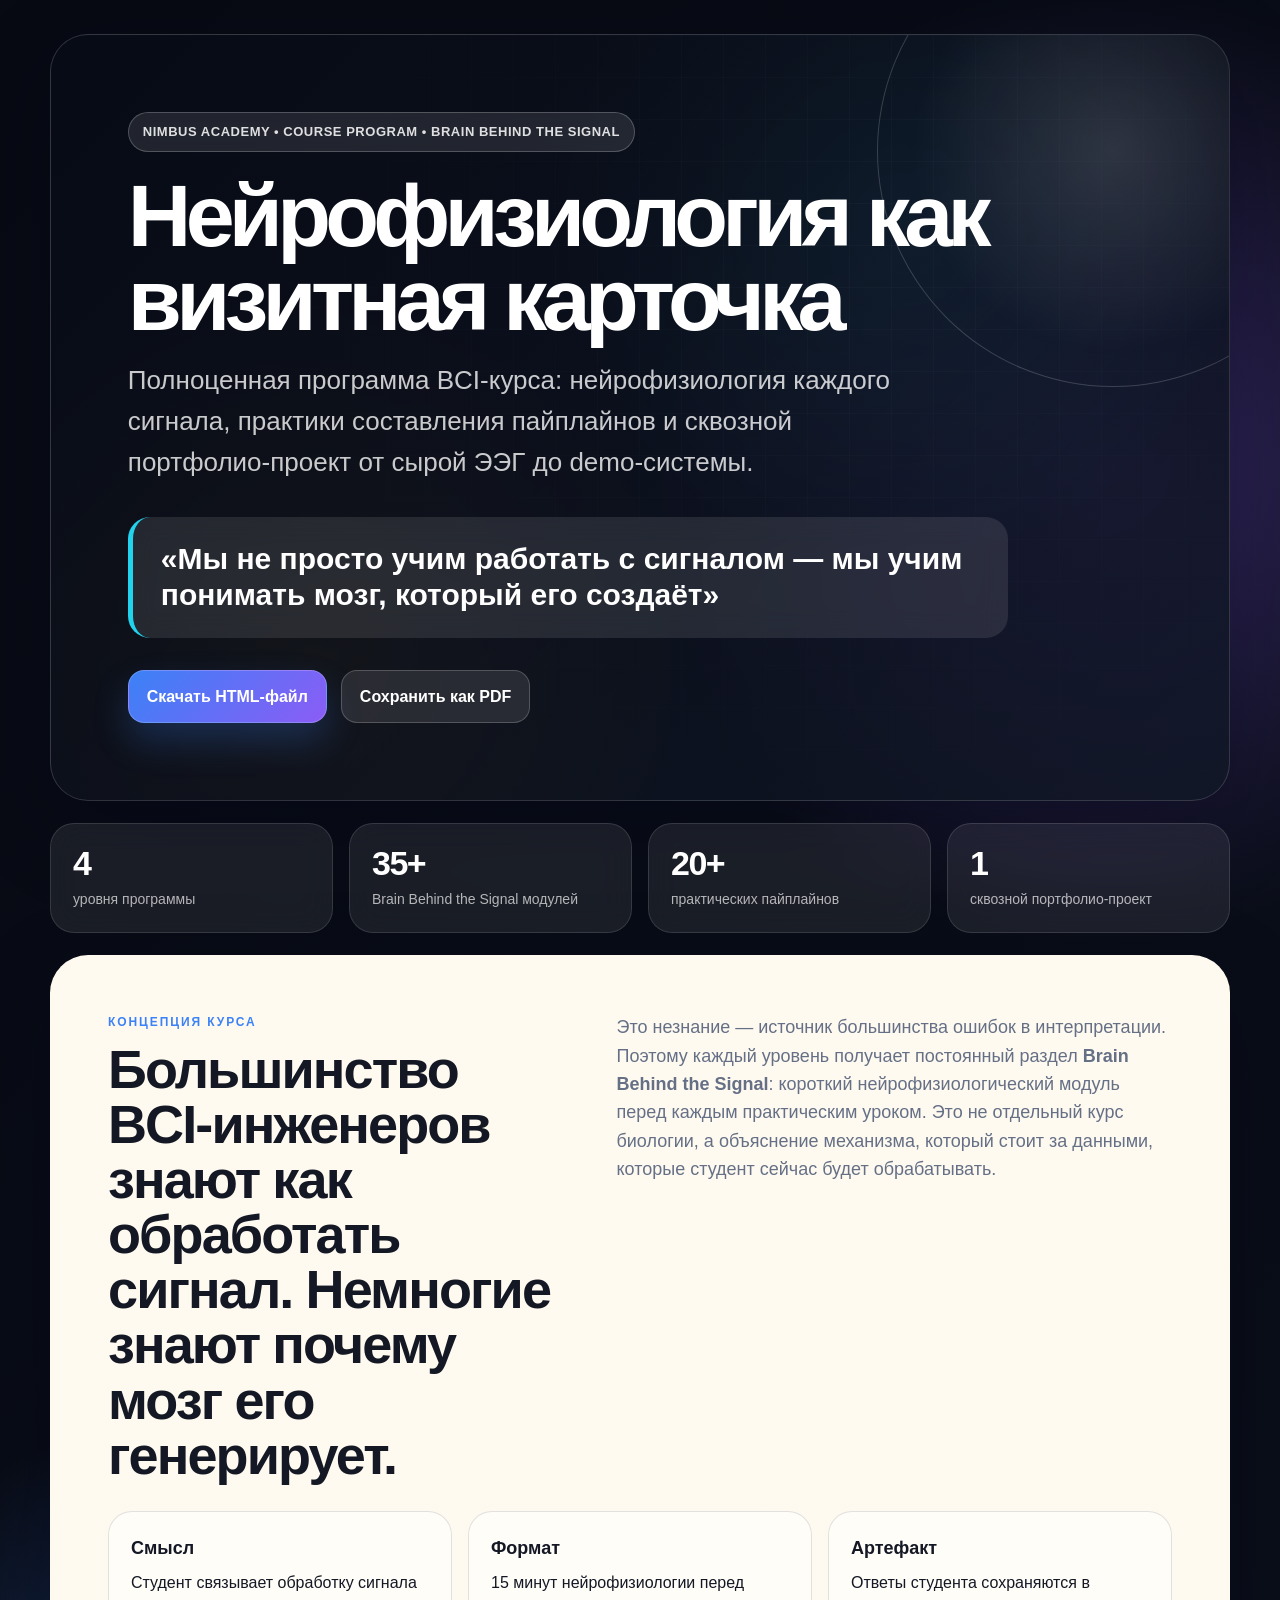
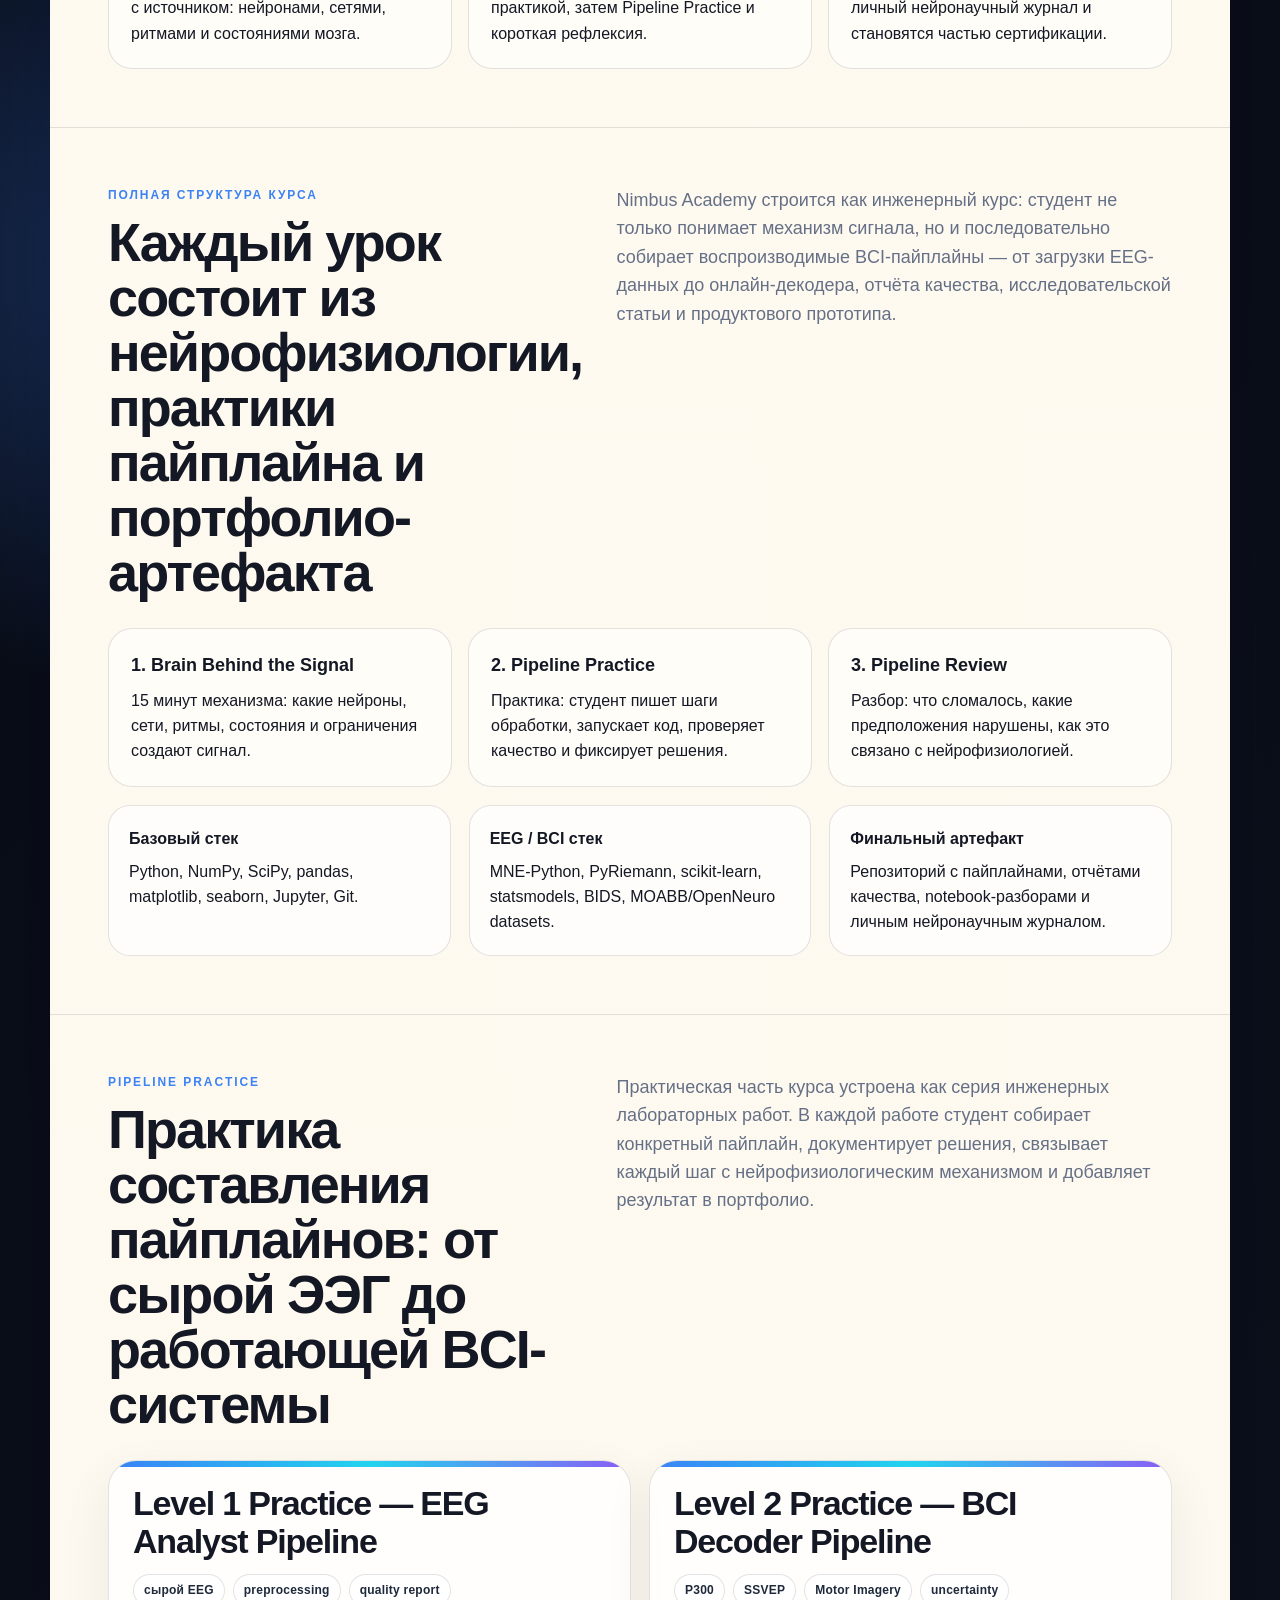
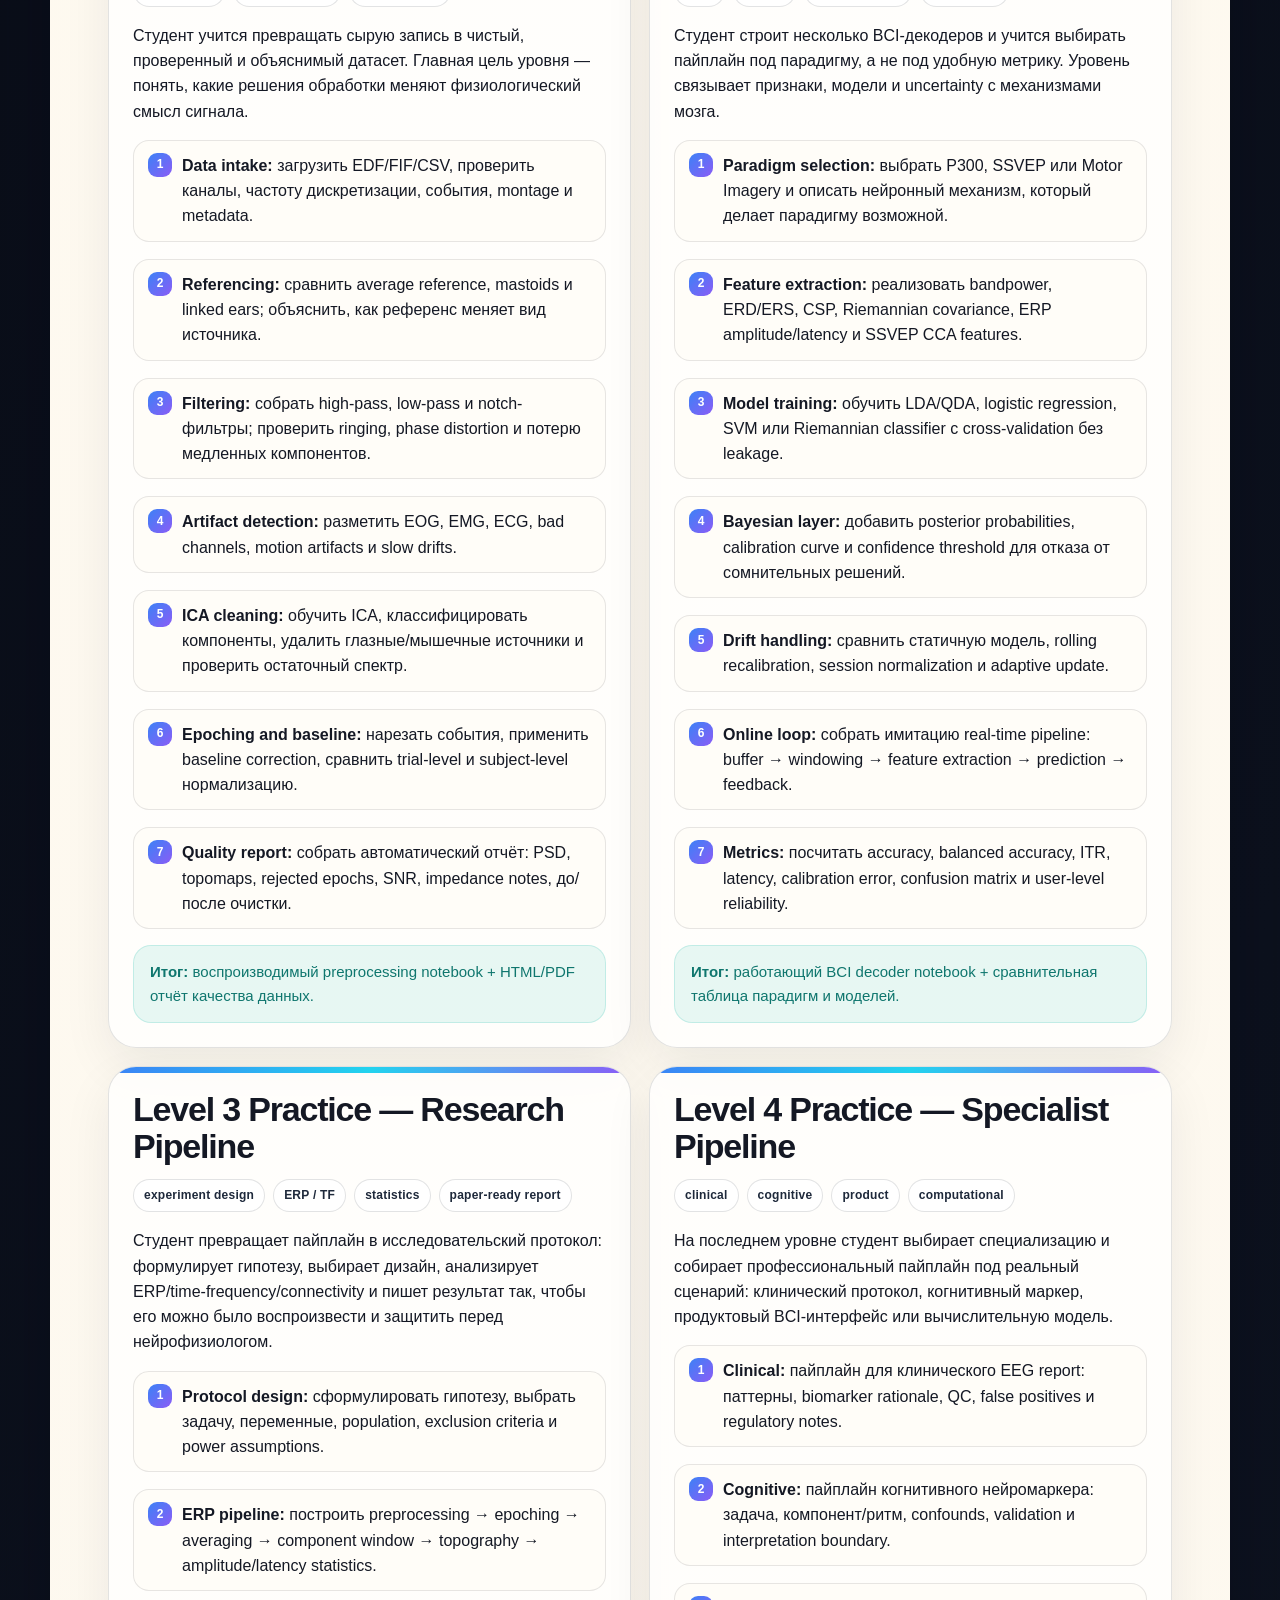
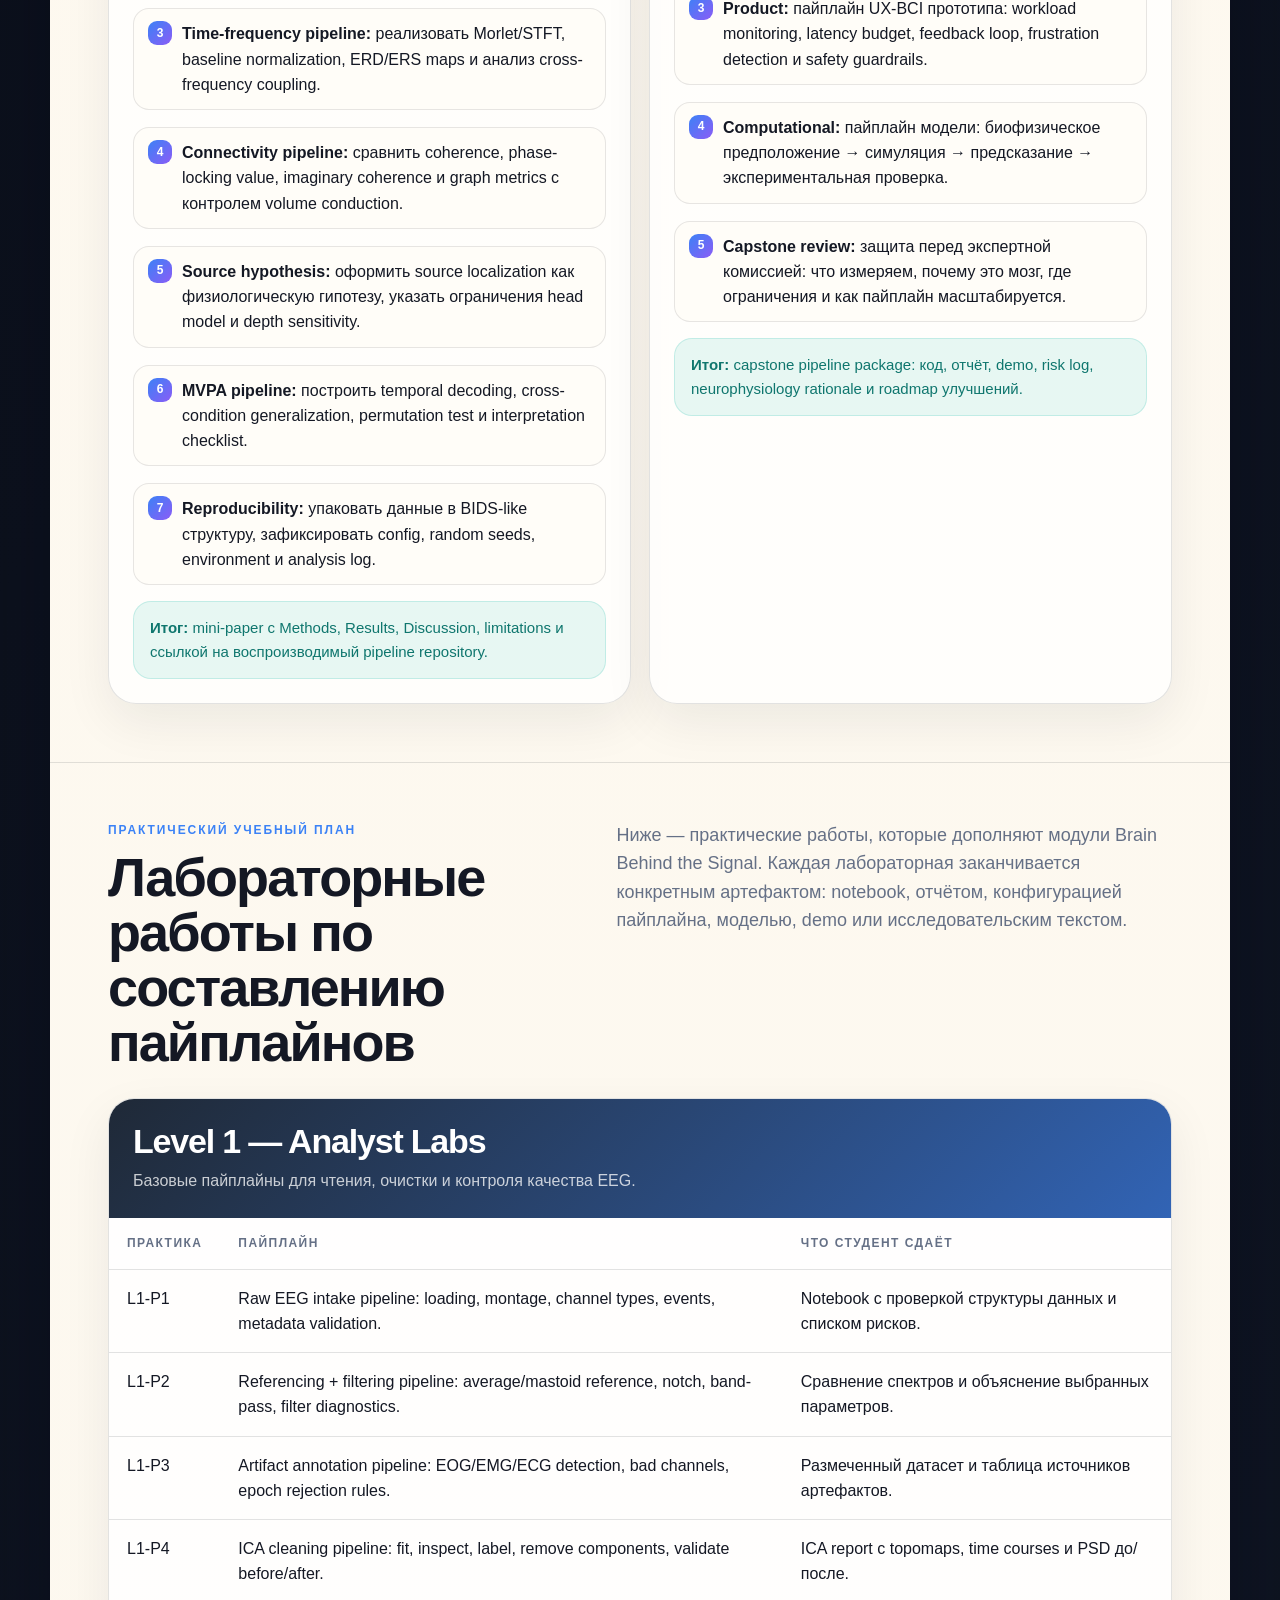
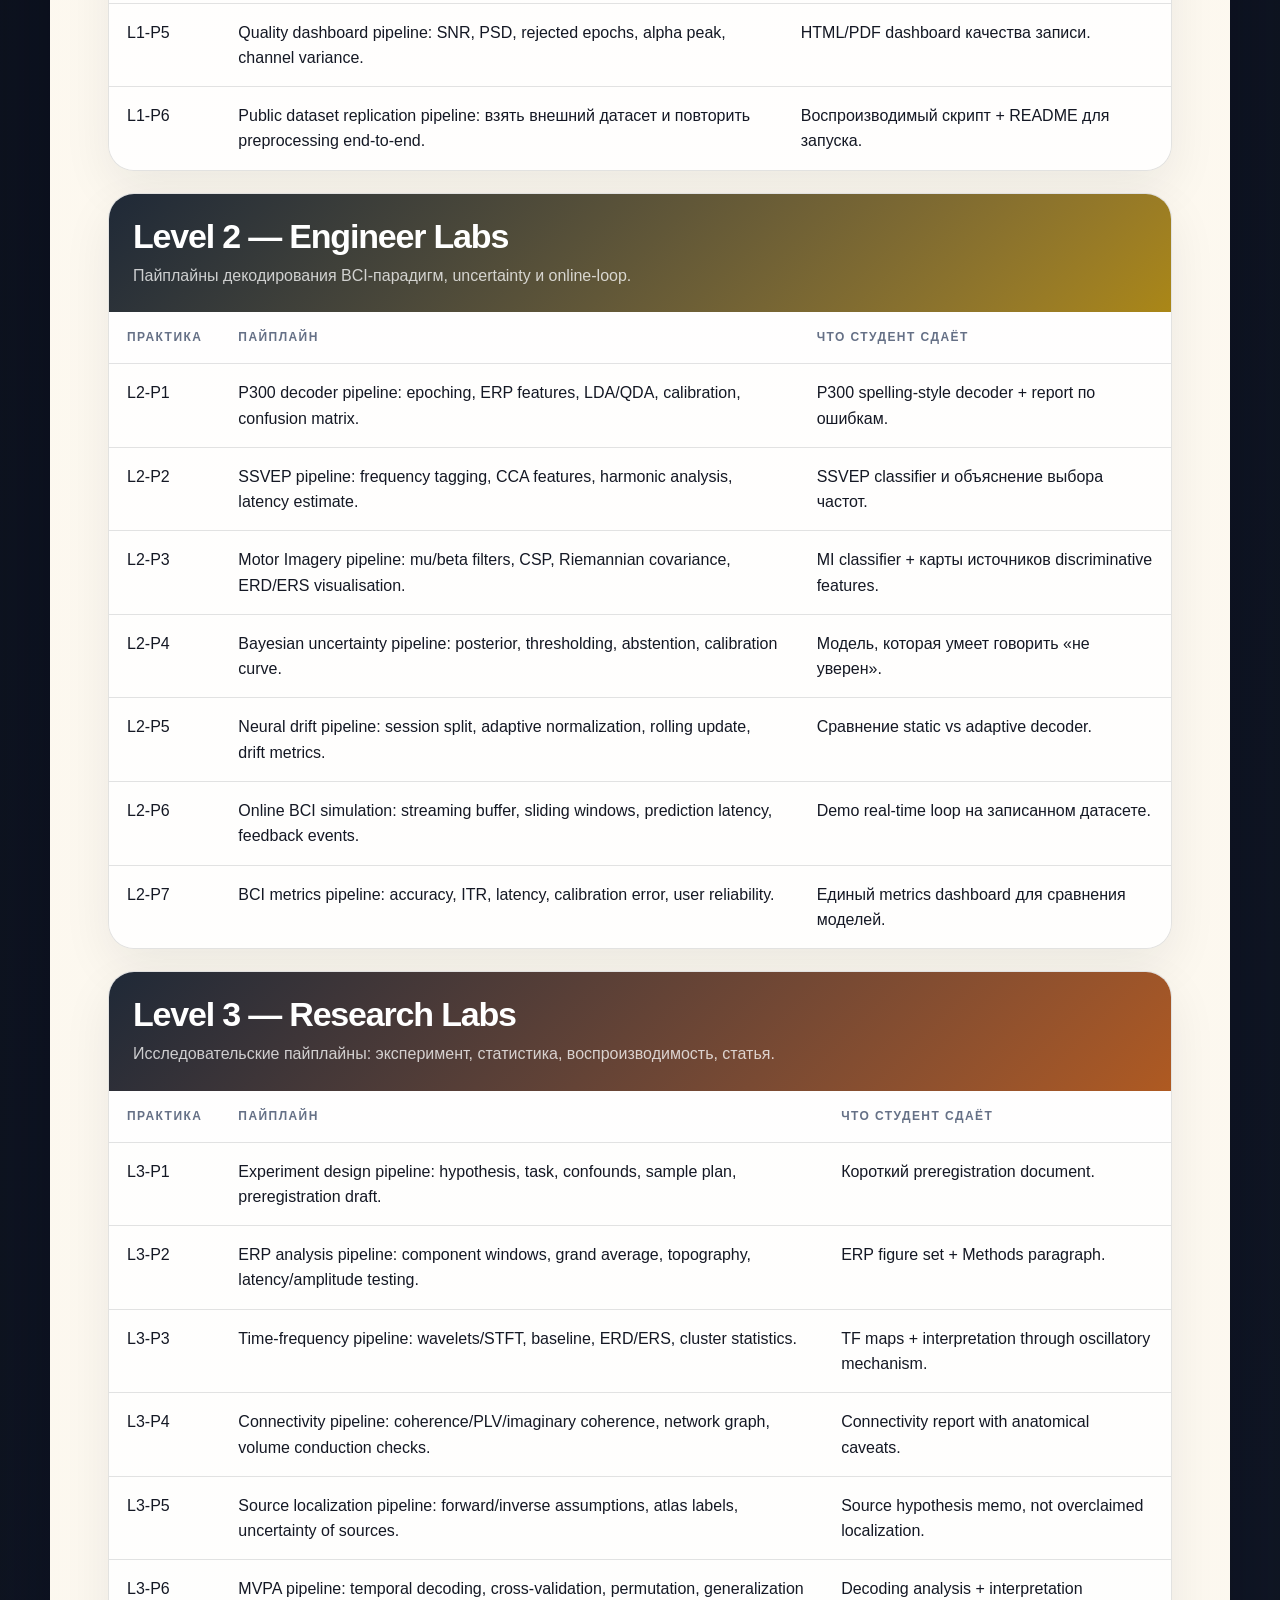
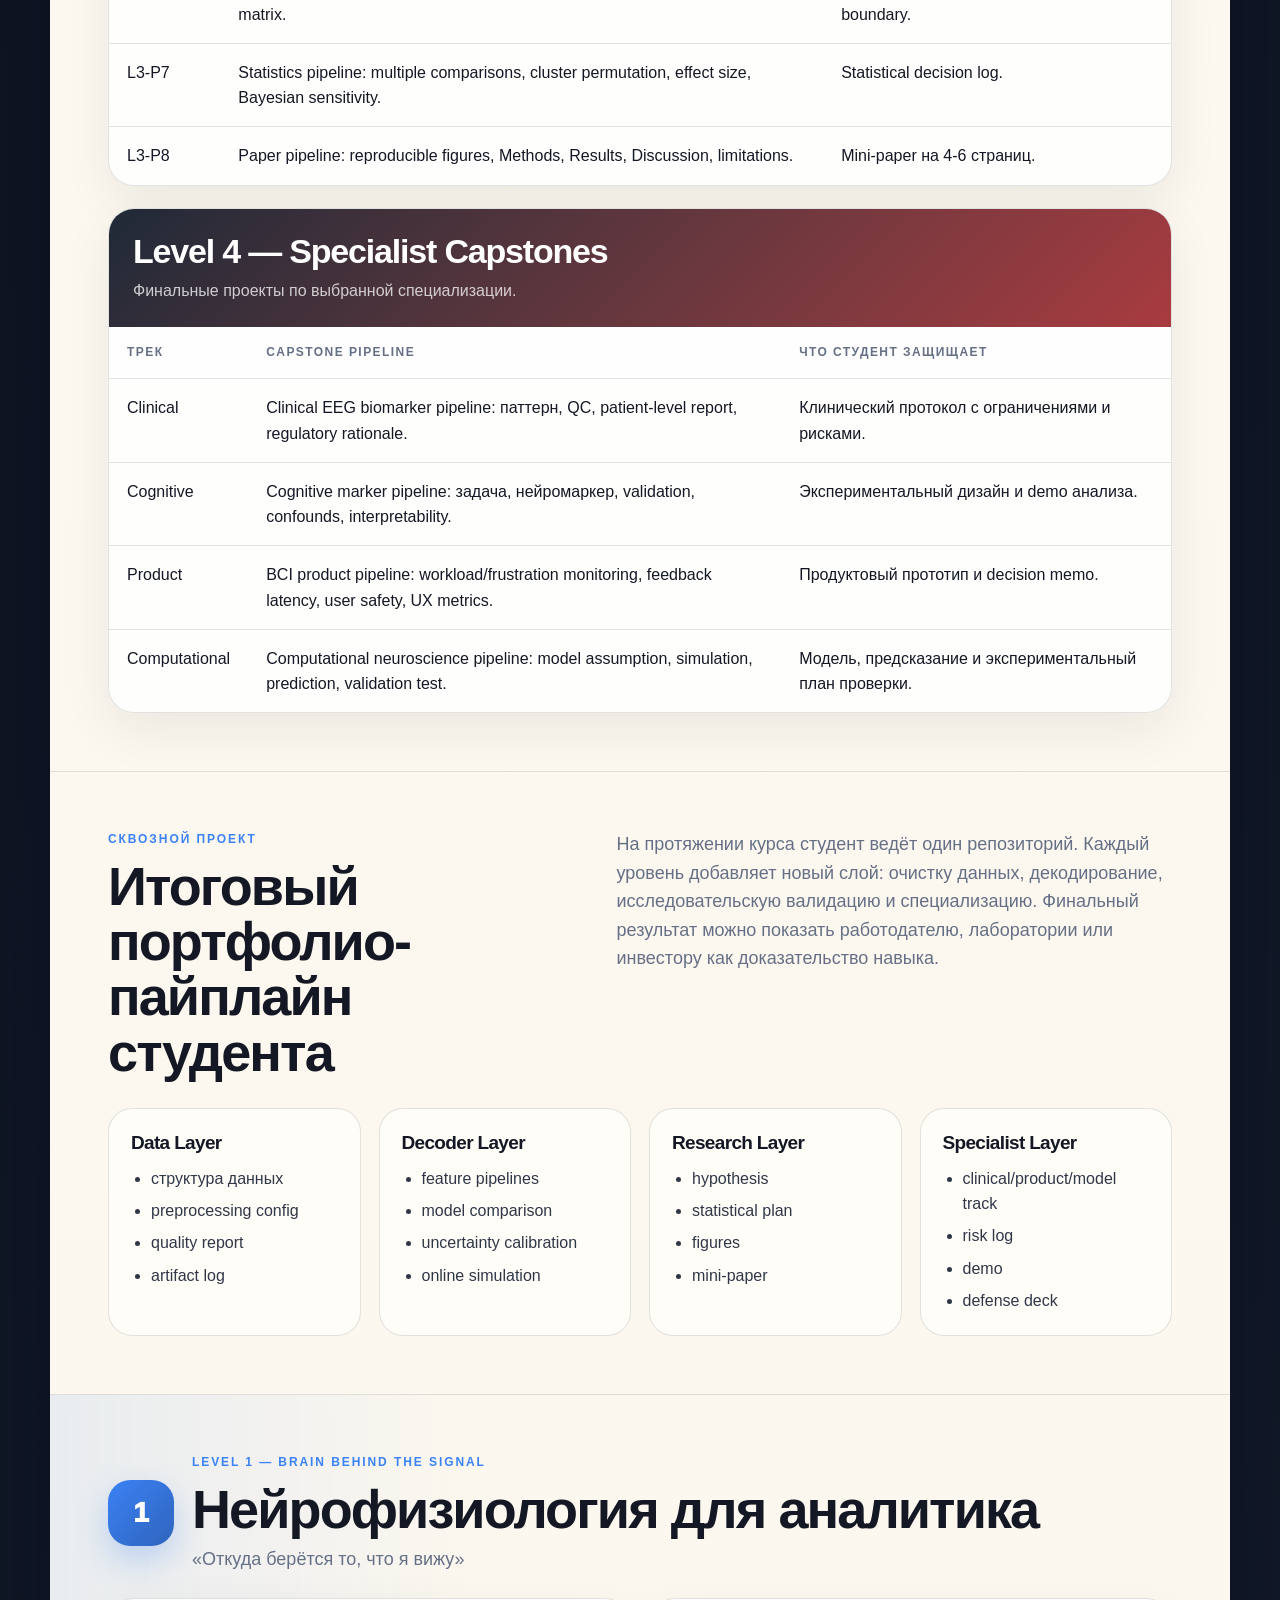
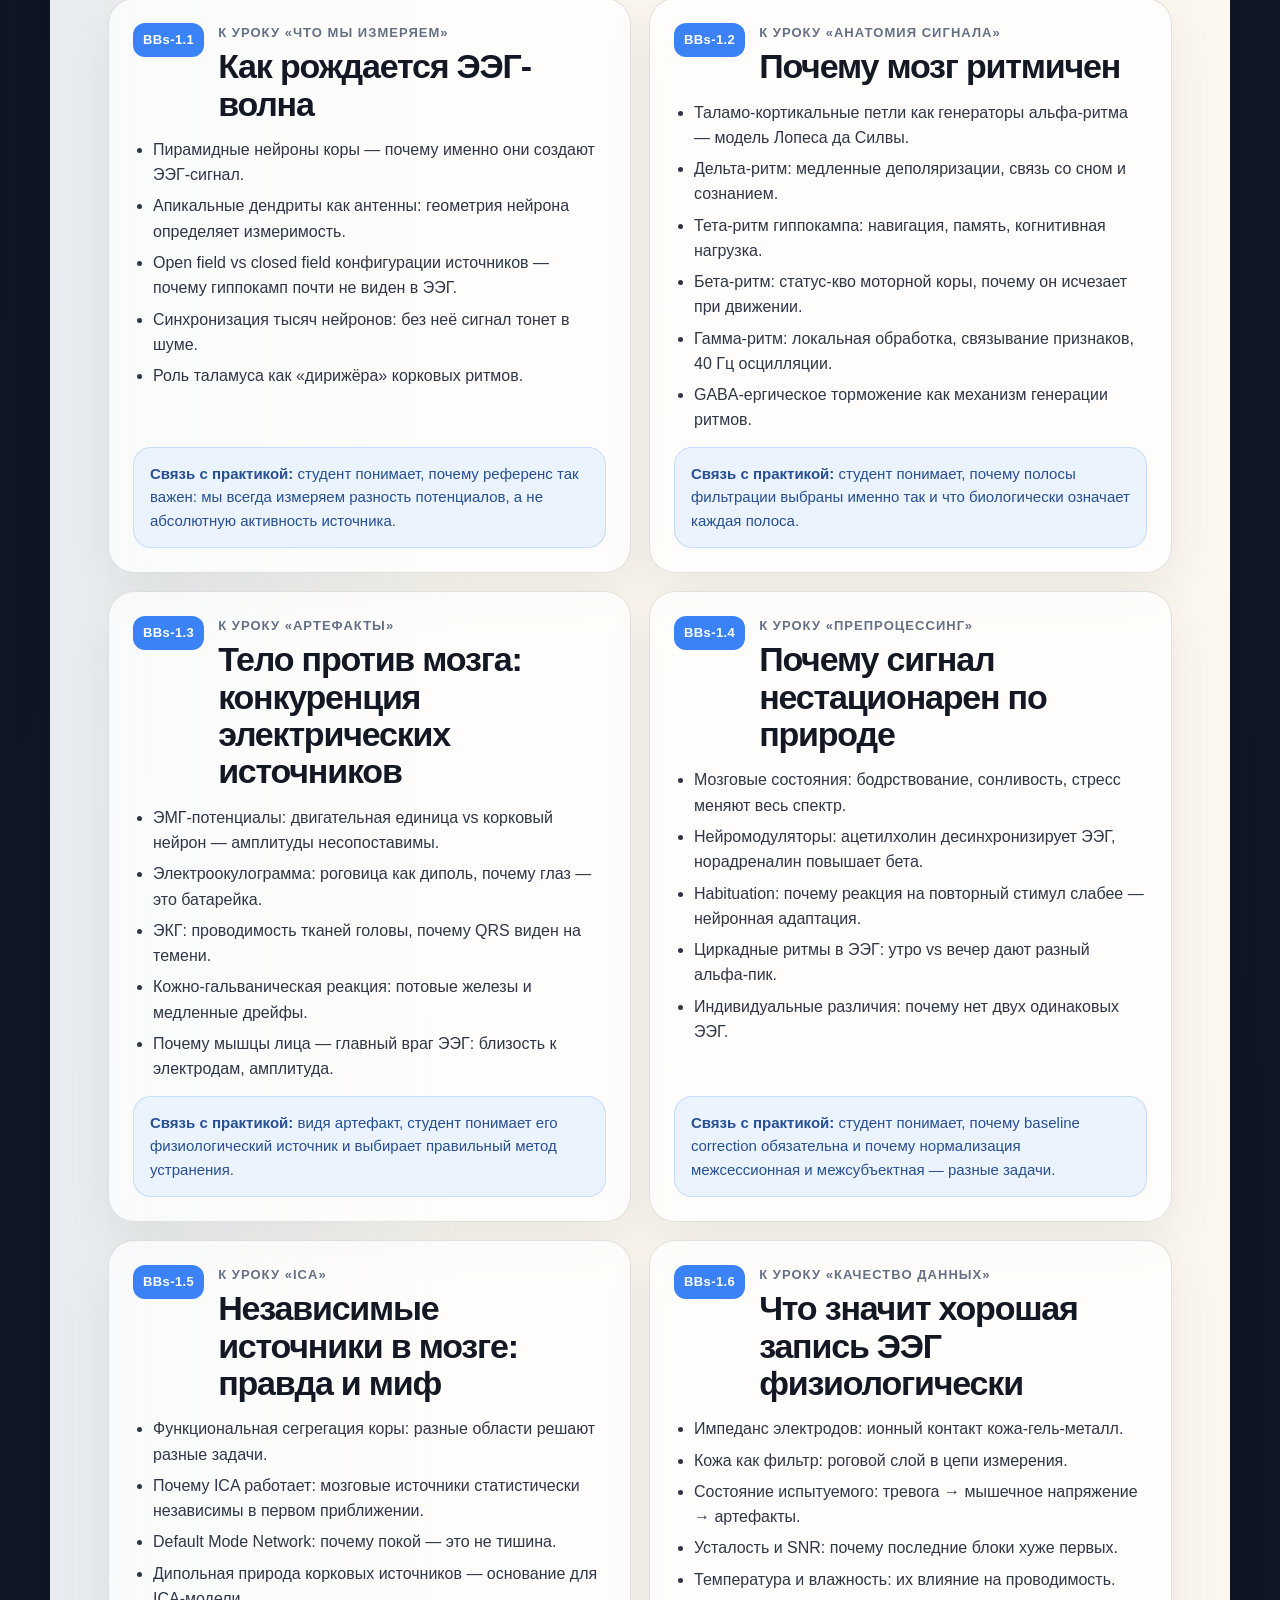
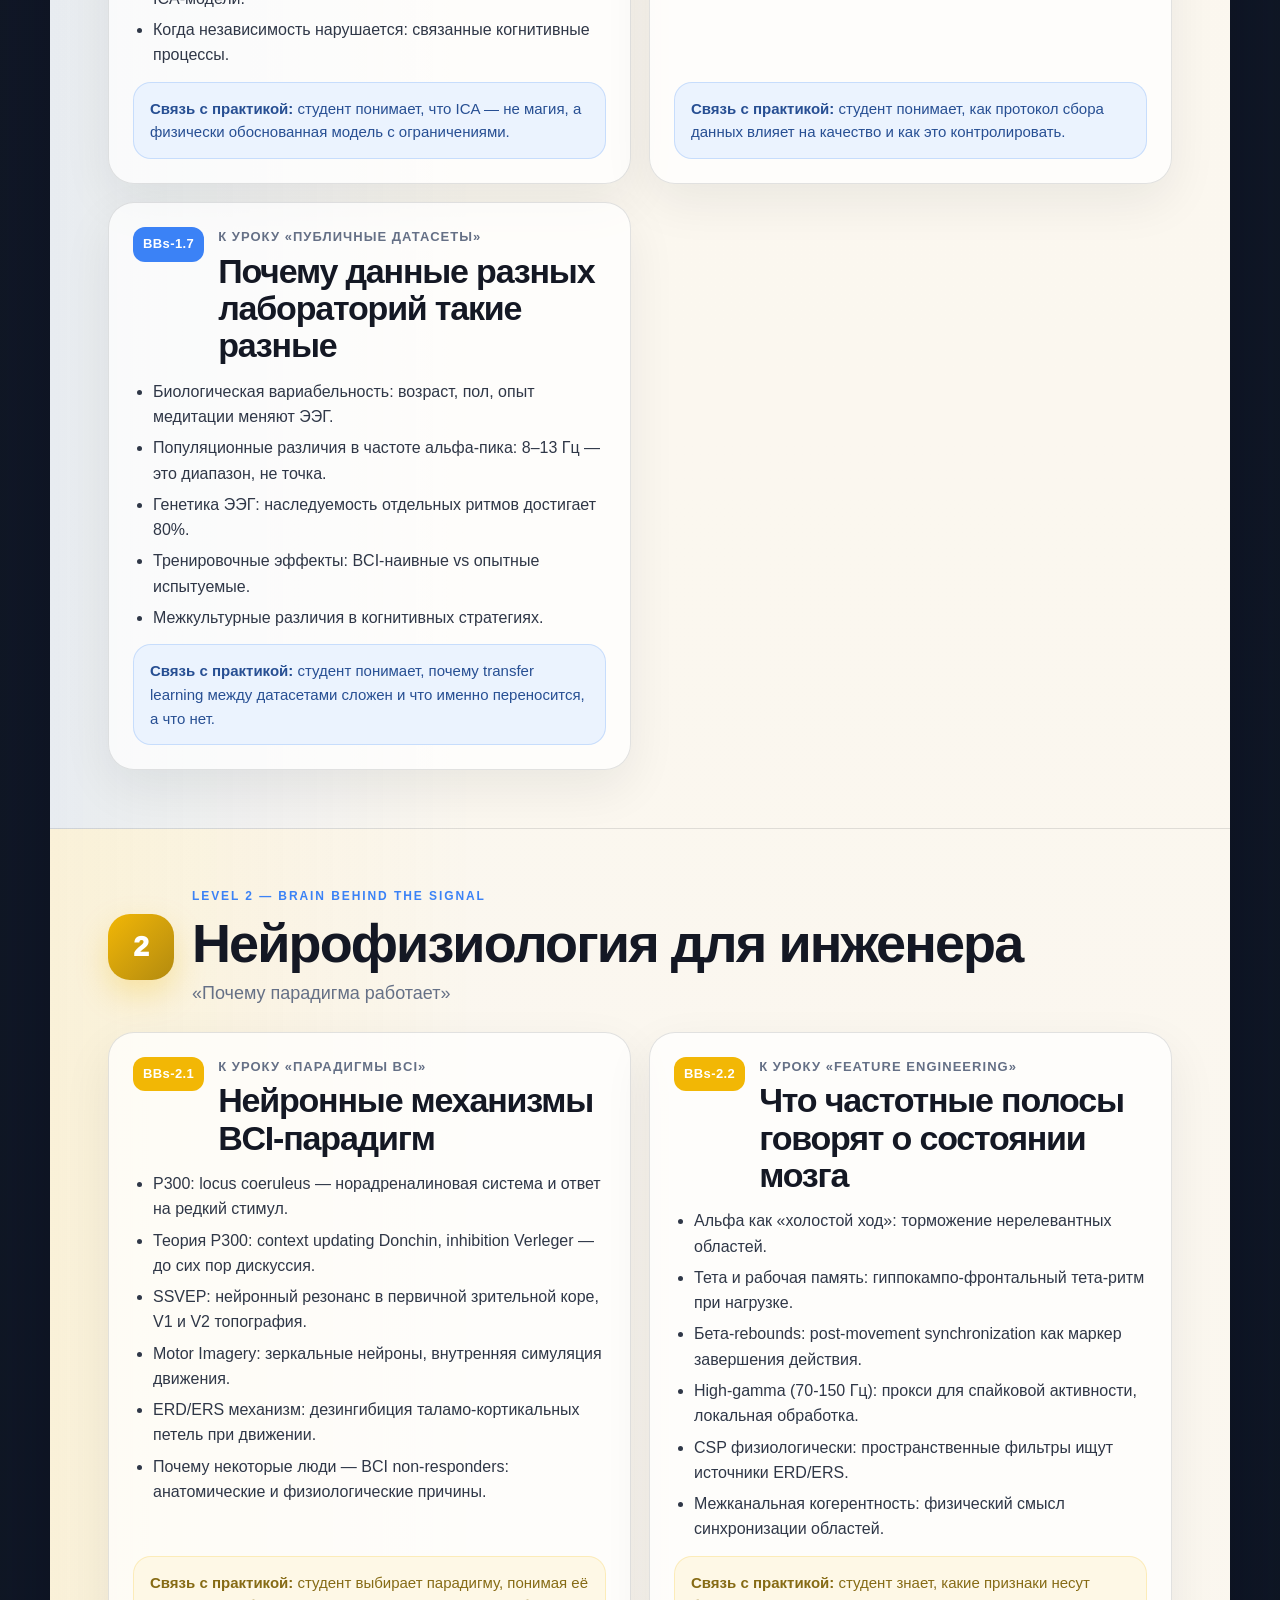
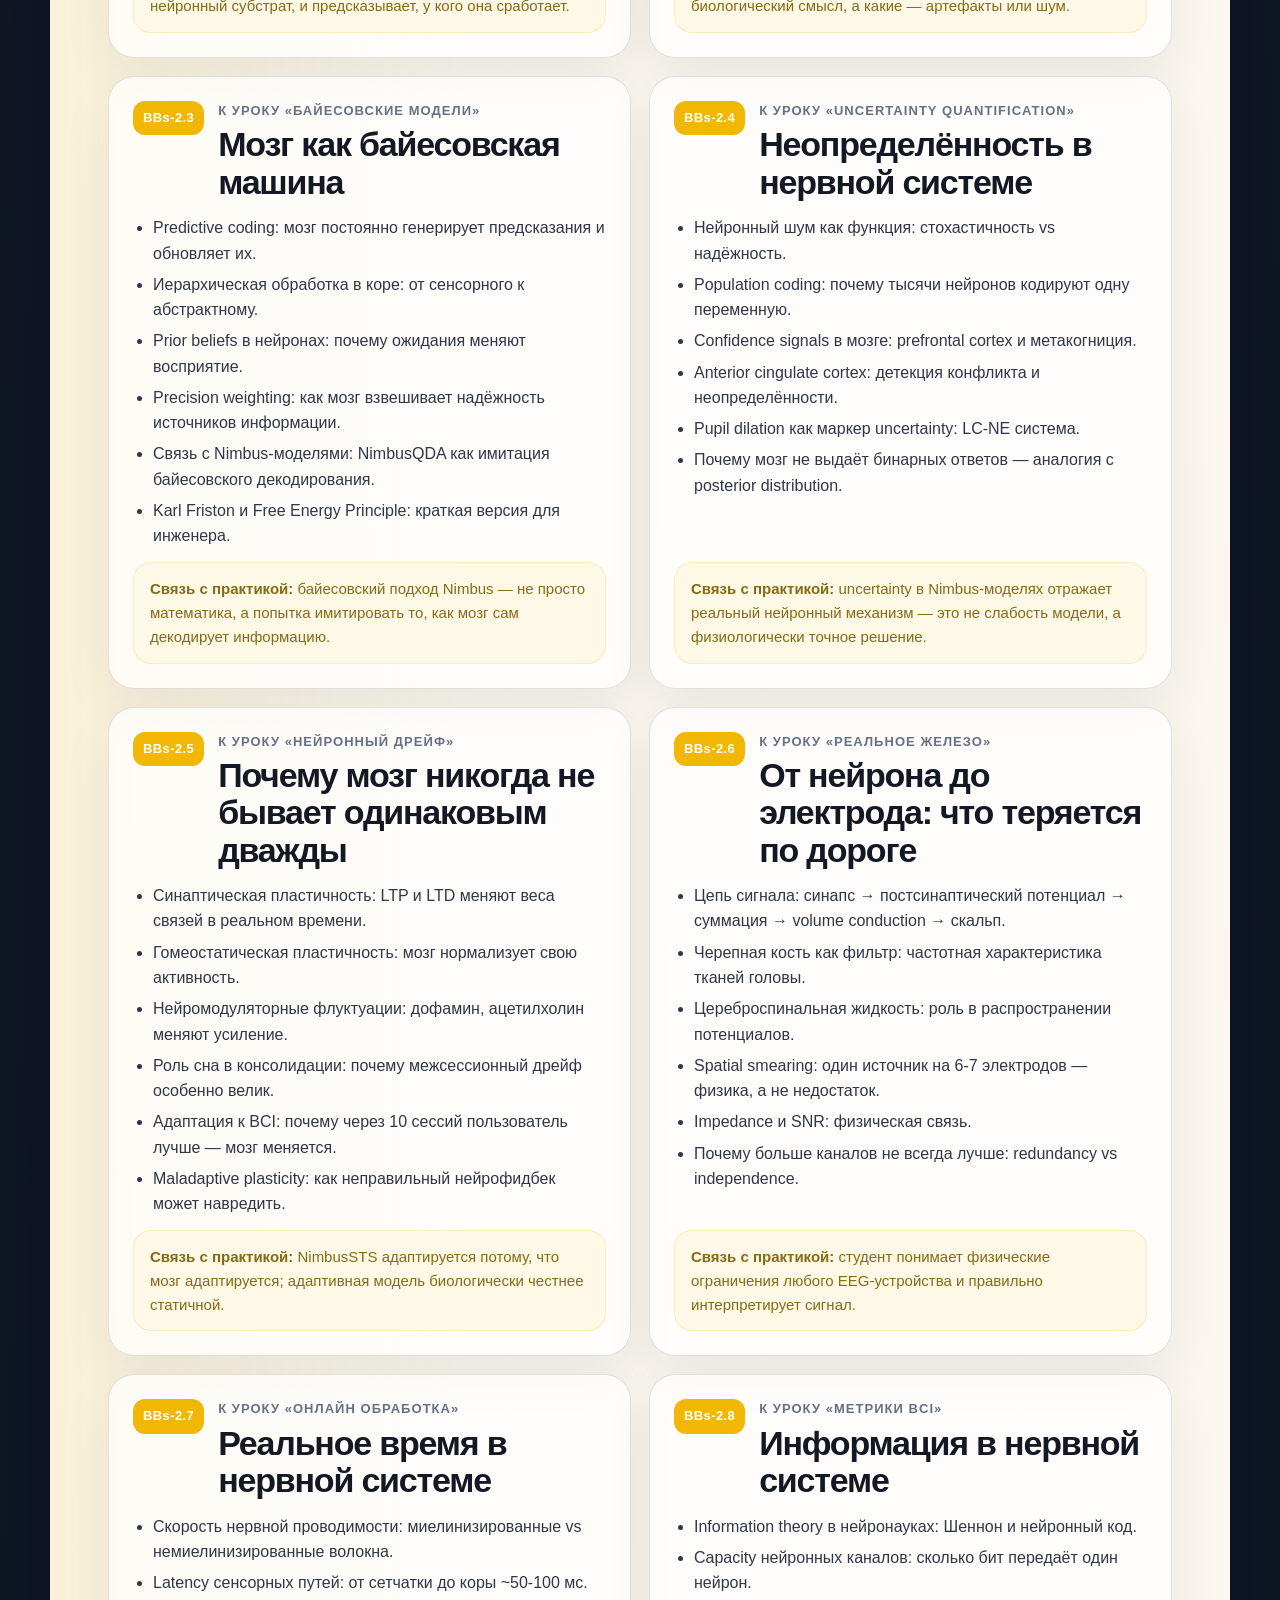
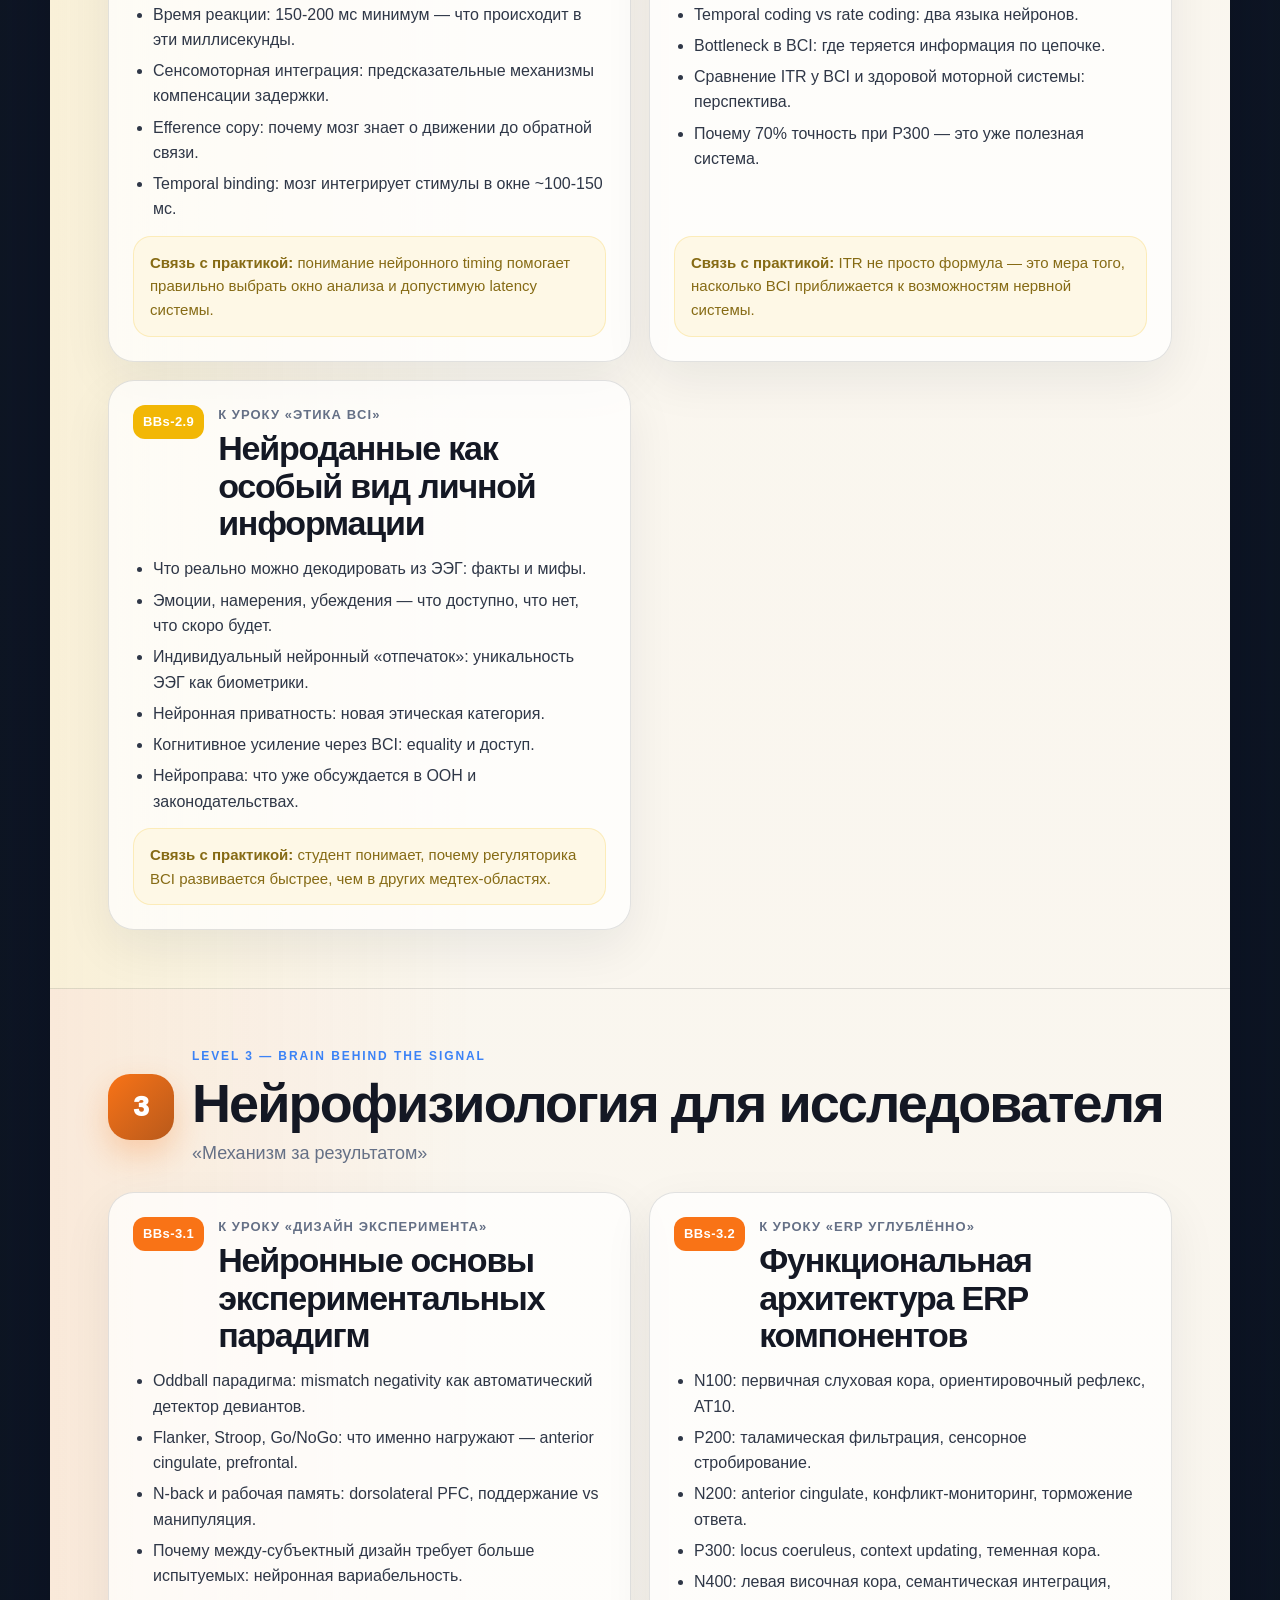
==== commit e15921a3: "Expand Nimbus course with pipeline practice Co-authored-by: mahawairochana989 <mahawairochana989@use" ====
--- a/nimbus-academy-course-program.html
+++ b/nimbus-academy-course-program.html
@@ -283,6 +283,143 @@
       font-size: 18px;
     }
 
+    .pipeline-map,
+    .capstone-grid,
+    .tool-grid {
+      display: grid;
+      gap: 18px;
+    }
+
+    .pipeline-map {
+      grid-template-columns: repeat(2, minmax(0, 1fr));
+    }
+
+    .pipeline-card {
+      position: relative;
+      overflow: hidden;
+      padding: 24px;
+      border: 1px solid var(--line);
+      border-radius: 28px;
+      background: rgba(255, 255, 255, 0.76);
+      box-shadow: 0 18px 50px rgba(15, 23, 42, 0.07);
+    }
+
+    .pipeline-card::before {
+      content: "";
+      position: absolute;
+      inset: 0 0 auto;
+      height: 6px;
+      background: linear-gradient(90deg, var(--blue), var(--cyan), var(--violet));
+    }
+
+    .pipeline-card h3 {
+      margin-bottom: 10px;
+    }
+
+    .pipeline-card ul,
+    .capstone-card ul {
+      margin: 12px 0 0;
+      padding-left: 20px;
+      color: #2f3747;
+    }
+
+    .pipeline-card li + li,
+    .capstone-card li + li {
+      margin-top: 7px;
+    }
+
+    .pipeline-meta {
+      display: flex;
+      flex-wrap: wrap;
+      gap: 8px;
+      margin: 14px 0;
+    }
+
+    .pill {
+      display: inline-flex;
+      align-items: center;
+      min-height: 31px;
+      padding: 6px 10px;
+      border-radius: 999px;
+      color: #1e293b;
+      background: #fff;
+      border: 1px solid var(--line);
+      font-size: 12px;
+      font-weight: 850;
+      letter-spacing: 0.02em;
+    }
+
+    .pipeline-steps {
+      counter-reset: step;
+      display: grid;
+      gap: 10px;
+      margin: 16px 0 0;
+      padding: 0;
+      list-style: none;
+    }
+
+    .pipeline-steps li {
+      counter-increment: step;
+      position: relative;
+      padding: 12px 14px 12px 48px;
+      border: 1px solid rgba(20, 24, 36, 0.10);
+      border-radius: 16px;
+      background: #fffdf8;
+    }
+
+    .pipeline-steps li::before {
+      content: counter(step);
+      position: absolute;
+      left: 14px;
+      top: 12px;
+      display: grid;
+      place-items: center;
+      width: 24px;
+      height: 24px;
+      border-radius: 9px;
+      color: #fff;
+      background: linear-gradient(135deg, var(--blue), var(--violet));
+      font-size: 12px;
+      font-weight: 900;
+    }
+
+    .deliverable {
+      margin-top: 16px;
+      padding: 14px 16px;
+      border-radius: 18px;
+      color: #0f766e;
+      background: rgba(20, 184, 166, 0.10);
+      border: 1px solid rgba(20, 184, 166, 0.18);
+      font-size: 15px;
+    }
+
+    .capstone-grid {
+      grid-template-columns: repeat(4, minmax(0, 1fr));
+    }
+
+    .capstone-card {
+      padding: 22px;
+      border: 1px solid var(--line);
+      border-radius: 24px;
+      background: #fffdf8;
+    }
+
+    .tool-grid {
+      grid-template-columns: repeat(3, minmax(0, 1fr));
+    }
+
+    .tool-card {
+      padding: 20px;
+      border: 1px solid var(--line);
+      border-radius: 22px;
+      background: rgba(255, 255, 255, 0.70);
+    }
+
+    .tool-card strong {
+      display: block;
+      margin-bottom: 8px;
+    }
+
     .level {
       --level-color: var(--blue);
       padding: clamp(28px, 5vw, 58px);
@@ -524,6 +661,9 @@
       .stats,
       .section-header,
       .concept-grid,
+      .pipeline-map,
+      .capstone-grid,
+      .tool-grid,
       .module-grid {
         grid-template-columns: 1fr;
       }
@@ -570,6 +710,9 @@
       .level,
       .module,
       .track,
+      .pipeline-card,
+      .capstone-card,
+      .tool-card,
       .final-card {
         break-inside: avoid;
       }
@@ -583,8 +726,8 @@
         <div class="kicker">Nimbus Academy • Course Program • Brain Behind the Signal</div>
         <h1>Нейрофизиология как визитная карточка</h1>
         <p class="subtitle">
-          Программа дополнения к BCI Academy: каждый технический навык объясняется через
-          нейрофизиологический механизм, который стоит за сигналом.
+          Полноценная программа BCI-курса: нейрофизиология каждого сигнала, практики
+          составления пайплайнов и сквозной портфолио-проект от сырой ЭЭГ до demo-системы.
         </p>
         <div class="quote">
           «Мы не просто учим работать с сигналом — мы учим понимать мозг, который его создаёт»
@@ -599,15 +742,15 @@
     <section class="stats" aria-label="Ключевые параметры программы">
       <div class="stat"><strong>4</strong><span>уровня программы</span></div>
       <div class="stat"><strong>35+</strong><span>Brain Behind the Signal модулей</span></div>
-      <div class="stat"><strong>15 мин</strong><span>нейрофизиологии перед практикой</span></div>
-      <div class="stat"><strong>4</strong><span>специализации на Level 4</span></div>
+      <div class="stat"><strong>20+</strong><span>практических пайплайнов</span></div>
+      <div class="stat"><strong>1</strong><span>сквозной портфолио-проект</span></div>
     </section>
 
     <article class="document">
       <section class="section">
         <div class="section-header">
           <div>
-            <p class="eyebrow">Концепция дополнения</p>
+            <p class="eyebrow">Концепция курса</p>
             <h2>Большинство BCI-инженеров знают как обработать сигнал. Немногие знают почему мозг его генерирует.</h2>
           </div>
           <p class="lead">
@@ -629,6 +772,279 @@
           <div class="concept-card">
             <strong>Артефакт</strong>
             Ответы студента сохраняются в личный нейронаучный журнал и становятся частью сертификации.
+          </div>
+        </div>
+      </section>
+
+      <section class="section">
+        <div class="section-header">
+          <div>
+            <p class="eyebrow">Полная структура курса</p>
+            <h2>Каждый урок состоит из нейрофизиологии, практики пайплайна и портфолио-артефакта</h2>
+          </div>
+          <p class="lead">
+            Nimbus Academy строится как инженерный курс: студент не только понимает механизм сигнала,
+            но и последовательно собирает воспроизводимые BCI-пайплайны — от загрузки EEG-данных
+            до онлайн-декодера, отчёта качества, исследовательской статьи и продуктового прототипа.
+          </p>
+        </div>
+
+        <div class="concept-grid">
+          <div class="concept-card">
+            <strong>1. Brain Behind the Signal</strong>
+            15 минут механизма: какие нейроны, сети, ритмы, состояния и ограничения создают сигнал.
+          </div>
+          <div class="concept-card">
+            <strong>2. Pipeline Practice</strong>
+            Практика: студент пишет шаги обработки, запускает код, проверяет качество и фиксирует решения.
+          </div>
+          <div class="concept-card">
+            <strong>3. Pipeline Review</strong>
+            Разбор: что сломалось, какие предположения нарушены, как это связано с нейрофизиологией.
+          </div>
+        </div>
+
+        <div class="tool-grid" style="margin-top: 18px;">
+          <div class="tool-card">
+            <strong>Базовый стек</strong>
+            Python, NumPy, SciPy, pandas, matplotlib, seaborn, Jupyter, Git.
+          </div>
+          <div class="tool-card">
+            <strong>EEG / BCI стек</strong>
+            MNE-Python, PyRiemann, scikit-learn, statsmodels, BIDS, MOABB/OpenNeuro datasets.
+          </div>
+          <div class="tool-card">
+            <strong>Финальный артефакт</strong>
+            Репозиторий с пайплайнами, отчётами качества, notebook-разборами и личным нейронаучным журналом.
+          </div>
+        </div>
+      </section>
+
+      <section class="section">
+        <div class="section-header">
+          <div>
+            <p class="eyebrow">Pipeline Practice</p>
+            <h2>Практика составления пайплайнов: от сырой ЭЭГ до работающей BCI-системы</h2>
+          </div>
+          <p class="lead">
+            Практическая часть курса устроена как серия инженерных лабораторных работ. В каждой
+            работе студент собирает конкретный пайплайн, документирует решения, связывает каждый
+            шаг с нейрофизиологическим механизмом и добавляет результат в портфолио.
+          </p>
+        </div>
+
+        <div class="pipeline-map">
+          <article class="pipeline-card">
+            <h3>Level 1 Practice — EEG Analyst Pipeline</h3>
+            <div class="pipeline-meta">
+              <span class="pill">сырой EEG</span>
+              <span class="pill">preprocessing</span>
+              <span class="pill">quality report</span>
+            </div>
+            <p>
+              Студент учится превращать сырую запись в чистый, проверенный и объяснимый датасет.
+              Главная цель уровня — понять, какие решения обработки меняют физиологический смысл сигнала.
+            </p>
+            <ol class="pipeline-steps">
+              <li><strong>Data intake:</strong> загрузить EDF/FIF/CSV, проверить каналы, частоту дискретизации, события, montage и metadata.</li>
+              <li><strong>Referencing:</strong> сравнить average reference, mastoids и linked ears; объяснить, как референс меняет вид источника.</li>
+              <li><strong>Filtering:</strong> собрать high-pass, low-pass и notch-фильтры; проверить ringing, phase distortion и потерю медленных компонентов.</li>
+              <li><strong>Artifact detection:</strong> разметить EOG, EMG, ECG, bad channels, motion artifacts и slow drifts.</li>
+              <li><strong>ICA cleaning:</strong> обучить ICA, классифицировать компоненты, удалить глазные/мышечные источники и проверить остаточный спектр.</li>
+              <li><strong>Epoching and baseline:</strong> нарезать события, применить baseline correction, сравнить trial-level и subject-level нормализацию.</li>
+              <li><strong>Quality report:</strong> собрать автоматический отчёт: PSD, topomaps, rejected epochs, SNR, impedance notes, до/после очистки.</li>
+            </ol>
+            <div class="deliverable"><strong>Итог:</strong> воспроизводимый preprocessing notebook + HTML/PDF отчёт качества данных.</div>
+          </article>
+
+          <article class="pipeline-card">
+            <h3>Level 2 Practice — BCI Decoder Pipeline</h3>
+            <div class="pipeline-meta">
+              <span class="pill">P300</span>
+              <span class="pill">SSVEP</span>
+              <span class="pill">Motor Imagery</span>
+              <span class="pill">uncertainty</span>
+            </div>
+            <p>
+              Студент строит несколько BCI-декодеров и учится выбирать пайплайн под парадигму,
+              а не под удобную метрику. Уровень связывает признаки, модели и uncertainty с механизмами мозга.
+            </p>
+            <ol class="pipeline-steps">
+              <li><strong>Paradigm selection:</strong> выбрать P300, SSVEP или Motor Imagery и описать нейронный механизм, который делает парадигму возможной.</li>
+              <li><strong>Feature extraction:</strong> реализовать bandpower, ERD/ERS, CSP, Riemannian covariance, ERP amplitude/latency и SSVEP CCA features.</li>
+              <li><strong>Model training:</strong> обучить LDA/QDA, logistic regression, SVM или Riemannian classifier с cross-validation без leakage.</li>
+              <li><strong>Bayesian layer:</strong> добавить posterior probabilities, calibration curve и confidence threshold для отказа от сомнительных решений.</li>
+              <li><strong>Drift handling:</strong> сравнить статичную модель, rolling recalibration, session normalization и adaptive update.</li>
+              <li><strong>Online loop:</strong> собрать имитацию real-time pipeline: buffer → windowing → feature extraction → prediction → feedback.</li>
+              <li><strong>Metrics:</strong> посчитать accuracy, balanced accuracy, ITR, latency, calibration error, confusion matrix и user-level reliability.</li>
+            </ol>
+            <div class="deliverable"><strong>Итог:</strong> работающий BCI decoder notebook + сравнительная таблица парадигм и моделей.</div>
+          </article>
+
+          <article class="pipeline-card">
+            <h3>Level 3 Practice — Research Pipeline</h3>
+            <div class="pipeline-meta">
+              <span class="pill">experiment design</span>
+              <span class="pill">ERP / TF</span>
+              <span class="pill">statistics</span>
+              <span class="pill">paper-ready report</span>
+            </div>
+            <p>
+              Студент превращает пайплайн в исследовательский протокол: формулирует гипотезу,
+              выбирает дизайн, анализирует ERP/time-frequency/connectivity и пишет результат так,
+              чтобы его можно было воспроизвести и защитить перед нейрофизиологом.
+            </p>
+            <ol class="pipeline-steps">
+              <li><strong>Protocol design:</strong> сформулировать гипотезу, выбрать задачу, переменные, population, exclusion criteria и power assumptions.</li>
+              <li><strong>ERP pipeline:</strong> построить preprocessing → epoching → averaging → component window → topography → amplitude/latency statistics.</li>
+              <li><strong>Time-frequency pipeline:</strong> реализовать Morlet/STFT, baseline normalization, ERD/ERS maps и анализ cross-frequency coupling.</li>
+              <li><strong>Connectivity pipeline:</strong> сравнить coherence, phase-locking value, imaginary coherence и graph metrics с контролем volume conduction.</li>
+              <li><strong>Source hypothesis:</strong> оформить source localization как физиологическую гипотезу, указать ограничения head model и depth sensitivity.</li>
+              <li><strong>MVPA pipeline:</strong> построить temporal decoding, cross-condition generalization, permutation test и interpretation checklist.</li>
+              <li><strong>Reproducibility:</strong> упаковать данные в BIDS-like структуру, зафиксировать config, random seeds, environment и analysis log.</li>
+            </ol>
+            <div class="deliverable"><strong>Итог:</strong> mini-paper с Methods, Results, Discussion, limitations и ссылкой на воспроизводимый pipeline repository.</div>
+          </article>
+
+          <article class="pipeline-card">
+            <h3>Level 4 Practice — Specialist Pipeline</h3>
+            <div class="pipeline-meta">
+              <span class="pill">clinical</span>
+              <span class="pill">cognitive</span>
+              <span class="pill">product</span>
+              <span class="pill">computational</span>
+            </div>
+            <p>
+              На последнем уровне студент выбирает специализацию и собирает профессиональный
+              пайплайн под реальный сценарий: клинический протокол, когнитивный маркер,
+              продуктовый BCI-интерфейс или вычислительную модель.
+            </p>
+            <ol class="pipeline-steps">
+              <li><strong>Clinical:</strong> пайплайн для клинического EEG report: паттерны, biomarker rationale, QC, false positives и regulatory notes.</li>
+              <li><strong>Cognitive:</strong> пайплайн когнитивного нейромаркера: задача, компонент/ритм, confounds, validation и interpretation boundary.</li>
+              <li><strong>Product:</strong> пайплайн UX-BCI прототипа: workload monitoring, latency budget, feedback loop, frustration detection и safety guardrails.</li>
+              <li><strong>Computational:</strong> пайплайн модели: биофизическое предположение → симуляция → предсказание → экспериментальная проверка.</li>
+              <li><strong>Capstone review:</strong> защита перед экспертной комиссией: что измеряем, почему это мозг, где ограничения и как пайплайн масштабируется.</li>
+            </ol>
+            <div class="deliverable"><strong>Итог:</strong> capstone pipeline package: код, отчёт, demo, risk log, neurophysiology rationale и roadmap улучшений.</div>
+          </article>
+        </div>
+      </section>
+
+      <section class="section">
+        <div class="section-header">
+          <div>
+            <p class="eyebrow">Практический учебный план</p>
+            <h2>Лабораторные работы по составлению пайплайнов</h2>
+          </div>
+          <p class="lead">
+            Ниже — практические работы, которые дополняют модули Brain Behind the Signal.
+            Каждая лабораторная заканчивается конкретным артефактом: notebook, отчётом,
+            конфигурацией пайплайна, моделью, demo или исследовательским текстом.
+          </p>
+        </div>
+
+        <div class="tracks">
+          <article class="track" style="--track-color: var(--blue);">
+            <div class="track-header"><h3>Level 1 — Analyst Labs</h3><p>Базовые пайплайны для чтения, очистки и контроля качества EEG.</p></div>
+            <table><thead><tr><th>Практика</th><th>Пайплайн</th><th>Что студент сдаёт</th></tr></thead><tbody>
+              <tr><td>L1-P1</td><td>Raw EEG intake pipeline: loading, montage, channel types, events, metadata validation.</td><td>Notebook с проверкой структуры данных и списком рисков.</td></tr>
+              <tr><td>L1-P2</td><td>Referencing + filtering pipeline: average/mastoid reference, notch, band-pass, filter diagnostics.</td><td>Сравнение спектров и объяснение выбранных параметров.</td></tr>
+              <tr><td>L1-P3</td><td>Artifact annotation pipeline: EOG/EMG/ECG detection, bad channels, epoch rejection rules.</td><td>Размеченный датасет и таблица источников артефактов.</td></tr>
+              <tr><td>L1-P4</td><td>ICA cleaning pipeline: fit, inspect, label, remove components, validate before/after.</td><td>ICA report с topomaps, time courses и PSD до/после.</td></tr>
+              <tr><td>L1-P5</td><td>Quality dashboard pipeline: SNR, PSD, rejected epochs, alpha peak, channel variance.</td><td>HTML/PDF dashboard качества записи.</td></tr>
+              <tr><td>L1-P6</td><td>Public dataset replication pipeline: взять внешний датасет и повторить preprocessing end-to-end.</td><td>Воспроизводимый скрипт + README для запуска.</td></tr>
+            </tbody></table>
+          </article>
+
+          <article class="track" style="--track-color: var(--yellow);">
+            <div class="track-header"><h3>Level 2 — Engineer Labs</h3><p>Пайплайны декодирования BCI-парадигм, uncertainty и online-loop.</p></div>
+            <table><thead><tr><th>Практика</th><th>Пайплайн</th><th>Что студент сдаёт</th></tr></thead><tbody>
+              <tr><td>L2-P1</td><td>P300 decoder pipeline: epoching, ERP features, LDA/QDA, calibration, confusion matrix.</td><td>P300 spelling-style decoder + report по ошибкам.</td></tr>
+              <tr><td>L2-P2</td><td>SSVEP pipeline: frequency tagging, CCA features, harmonic analysis, latency estimate.</td><td>SSVEP classifier и объяснение выбора частот.</td></tr>
+              <tr><td>L2-P3</td><td>Motor Imagery pipeline: mu/beta filters, CSP, Riemannian covariance, ERD/ERS visualisation.</td><td>MI classifier + карты источников discriminative features.</td></tr>
+              <tr><td>L2-P4</td><td>Bayesian uncertainty pipeline: posterior, thresholding, abstention, calibration curve.</td><td>Модель, которая умеет говорить «не уверен».</td></tr>
+              <tr><td>L2-P5</td><td>Neural drift pipeline: session split, adaptive normalization, rolling update, drift metrics.</td><td>Сравнение static vs adaptive decoder.</td></tr>
+              <tr><td>L2-P6</td><td>Online BCI simulation: streaming buffer, sliding windows, prediction latency, feedback events.</td><td>Demo real-time loop на записанном датасете.</td></tr>
+              <tr><td>L2-P7</td><td>BCI metrics pipeline: accuracy, ITR, latency, calibration error, user reliability.</td><td>Единый metrics dashboard для сравнения моделей.</td></tr>
+            </tbody></table>
+          </article>
+
+          <article class="track" style="--track-color: var(--orange);">
+            <div class="track-header"><h3>Level 3 — Research Labs</h3><p>Исследовательские пайплайны: эксперимент, статистика, воспроизводимость, статья.</p></div>
+            <table><thead><tr><th>Практика</th><th>Пайплайн</th><th>Что студент сдаёт</th></tr></thead><tbody>
+              <tr><td>L3-P1</td><td>Experiment design pipeline: hypothesis, task, confounds, sample plan, preregistration draft.</td><td>Короткий preregistration document.</td></tr>
+              <tr><td>L3-P2</td><td>ERP analysis pipeline: component windows, grand average, topography, latency/amplitude testing.</td><td>ERP figure set + Methods paragraph.</td></tr>
+              <tr><td>L3-P3</td><td>Time-frequency pipeline: wavelets/STFT, baseline, ERD/ERS, cluster statistics.</td><td>TF maps + interpretation through oscillatory mechanism.</td></tr>
+              <tr><td>L3-P4</td><td>Connectivity pipeline: coherence/PLV/imaginary coherence, network graph, volume conduction checks.</td><td>Connectivity report with anatomical caveats.</td></tr>
+              <tr><td>L3-P5</td><td>Source localization pipeline: forward/inverse assumptions, atlas labels, uncertainty of sources.</td><td>Source hypothesis memo, not overclaimed localization.</td></tr>
+              <tr><td>L3-P6</td><td>MVPA pipeline: temporal decoding, cross-validation, permutation, generalization matrix.</td><td>Decoding analysis + interpretation boundary.</td></tr>
+              <tr><td>L3-P7</td><td>Statistics pipeline: multiple comparisons, cluster permutation, effect size, Bayesian sensitivity.</td><td>Statistical decision log.</td></tr>
+              <tr><td>L3-P8</td><td>Paper pipeline: reproducible figures, Methods, Results, Discussion, limitations.</td><td>Mini-paper на 4-6 страниц.</td></tr>
+            </tbody></table>
+          </article>
+
+          <article class="track" style="--track-color: var(--red);">
+            <div class="track-header"><h3>Level 4 — Specialist Capstones</h3><p>Финальные проекты по выбранной специализации.</p></div>
+            <table><thead><tr><th>Трек</th><th>Capstone pipeline</th><th>Что студент защищает</th></tr></thead><tbody>
+              <tr><td>Clinical</td><td>Clinical EEG biomarker pipeline: паттерн, QC, patient-level report, regulatory rationale.</td><td>Клинический протокол с ограничениями и рисками.</td></tr>
+              <tr><td>Cognitive</td><td>Cognitive marker pipeline: задача, нейромаркер, validation, confounds, interpretability.</td><td>Экспериментальный дизайн и demo анализа.</td></tr>
+              <tr><td>Product</td><td>BCI product pipeline: workload/frustration monitoring, feedback latency, user safety, UX metrics.</td><td>Продуктовый прототип и decision memo.</td></tr>
+              <tr><td>Computational</td><td>Computational neuroscience pipeline: model assumption, simulation, prediction, validation test.</td><td>Модель, предсказание и экспериментальный план проверки.</td></tr>
+            </tbody></table>
+          </article>
+        </div>
+      </section>
+
+      <section class="section">
+        <div class="section-header">
+          <div>
+            <p class="eyebrow">Сквозной проект</p>
+            <h2>Итоговый портфолио-пайплайн студента</h2>
+          </div>
+          <p class="lead">
+            На протяжении курса студент ведёт один репозиторий. Каждый уровень добавляет новый слой:
+            очистку данных, декодирование, исследовательскую валидацию и специализацию. Финальный
+            результат можно показать работодателю, лаборатории или инвестору как доказательство навыка.
+          </p>
+        </div>
+
+        <div class="capstone-grid">
+          <div class="capstone-card">
+            <h4>Data Layer</h4>
+            <ul>
+              <li>структура данных</li>
+              <li>preprocessing config</li>
+              <li>quality report</li>
+              <li>artifact log</li>
+            </ul>
+          </div>
+          <div class="capstone-card">
+            <h4>Decoder Layer</h4>
+            <ul>
+              <li>feature pipelines</li>
+              <li>model comparison</li>
+              <li>uncertainty calibration</li>
+              <li>online simulation</li>
+            </ul>
+          </div>
+          <div class="capstone-card">
+            <h4>Research Layer</h4>
+            <ul>
+              <li>hypothesis</li>
+              <li>statistical plan</li>
+              <li>figures</li>
+              <li>mini-paper</li>
+            </ul>
+          </div>
+          <div class="capstone-card">
+            <h4>Specialist Layer</h4>
+            <ul>
+              <li>clinical/product/model track</li>
+              <li>risk log</li>
+              <li>demo</li>
+              <li>defense deck</li>
+            </ul>
           </div>
         </div>
       </section>
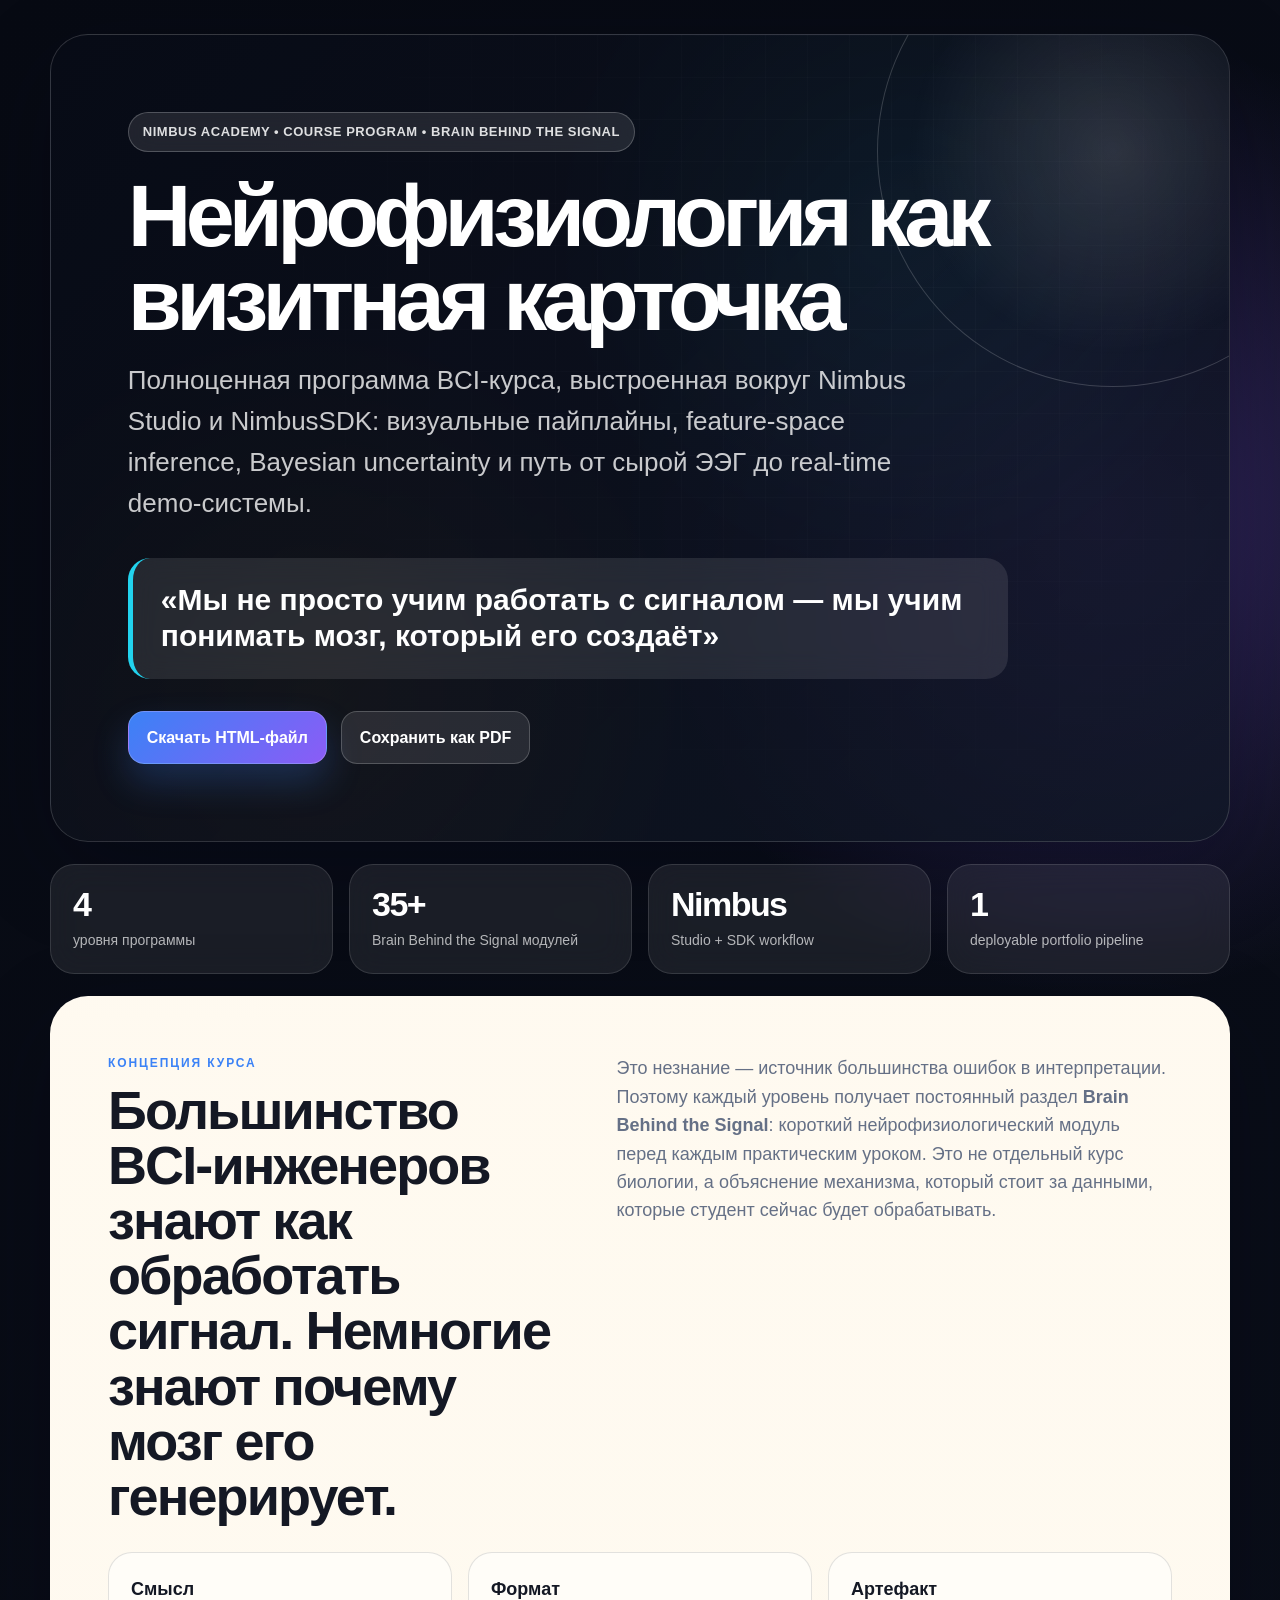
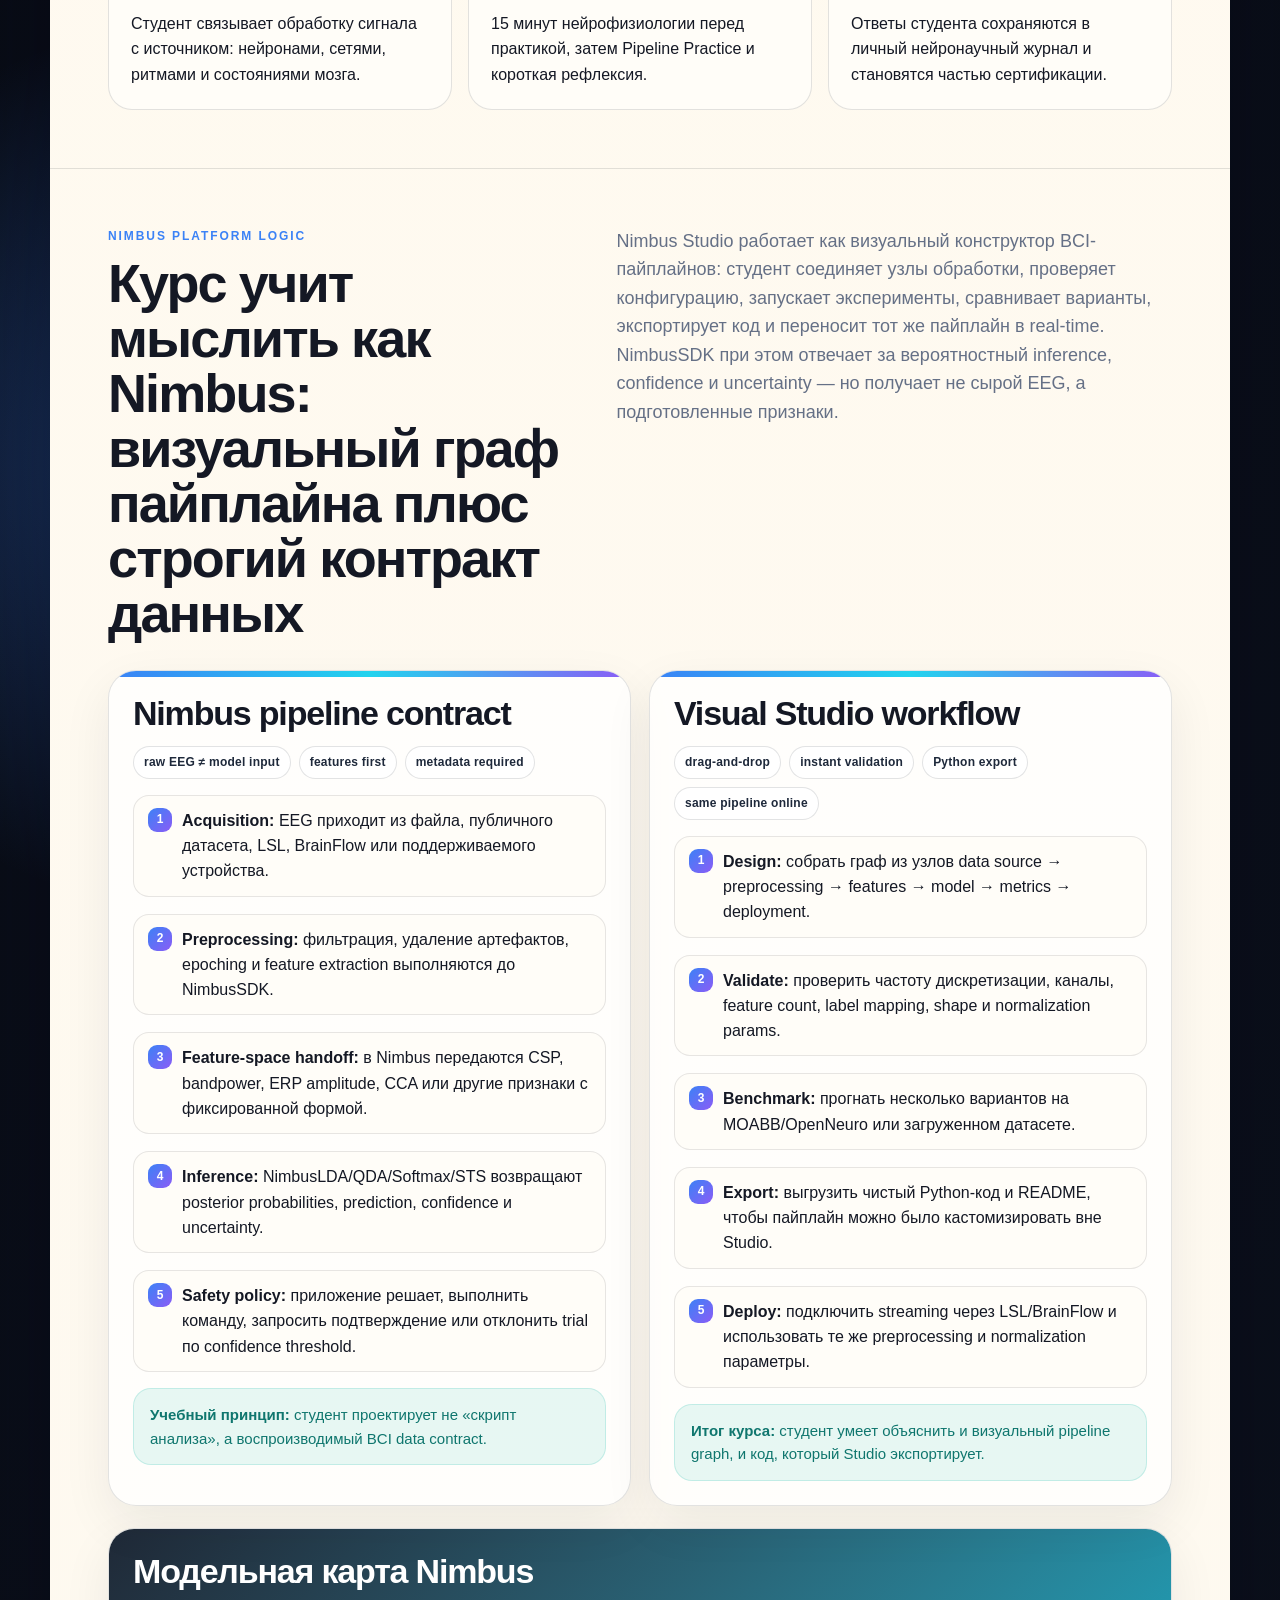
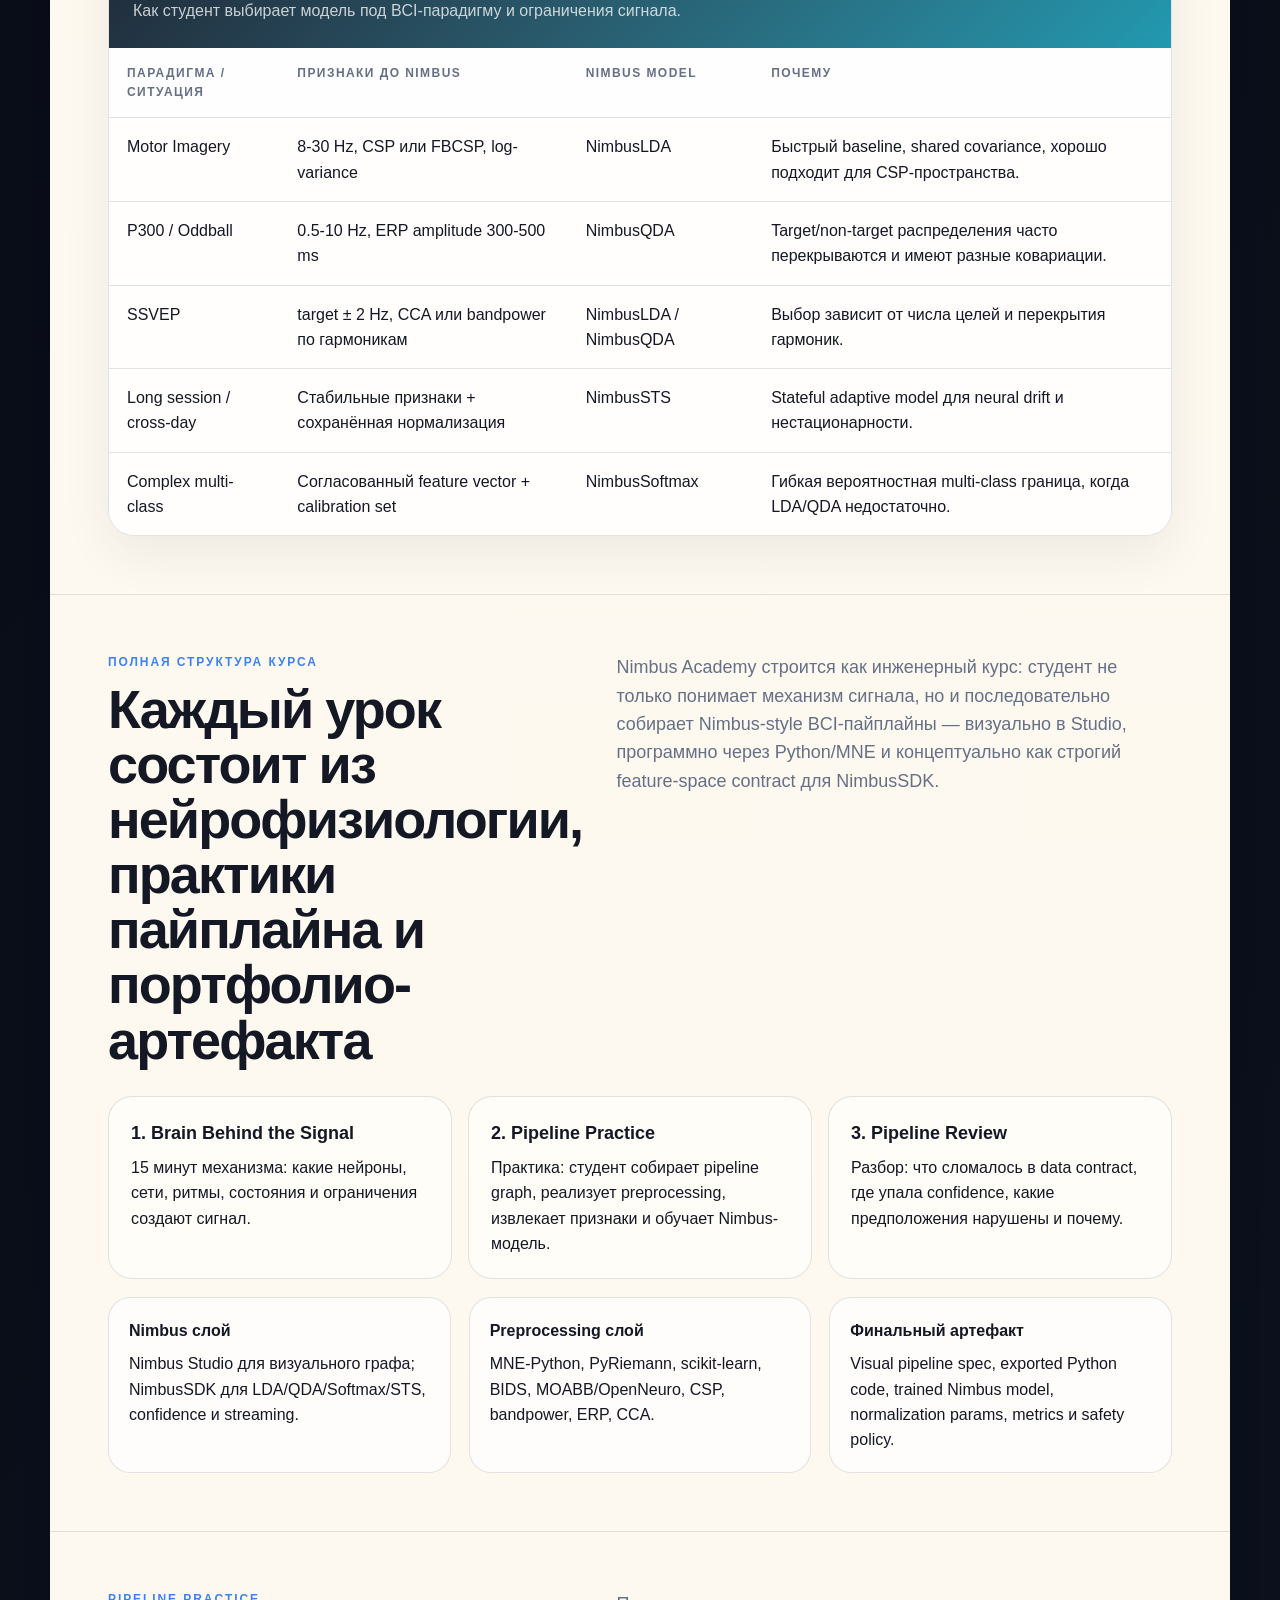
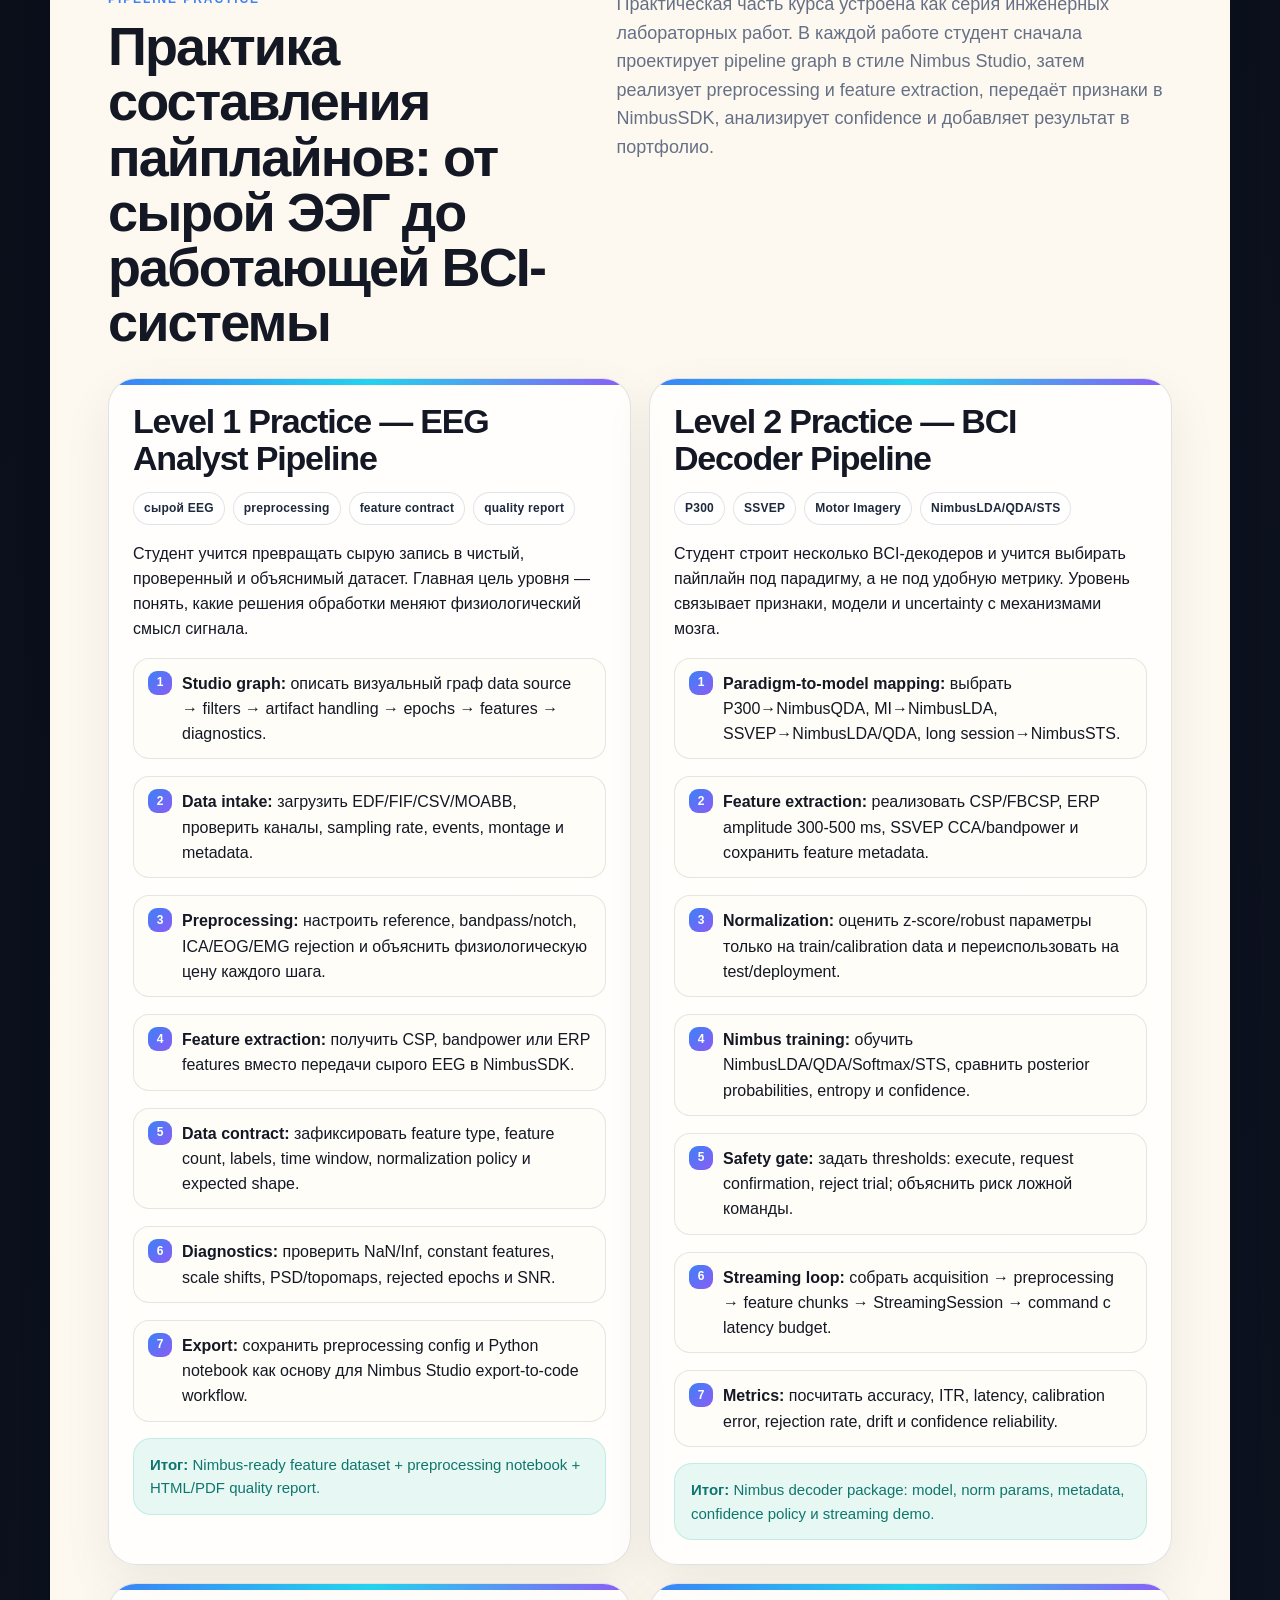
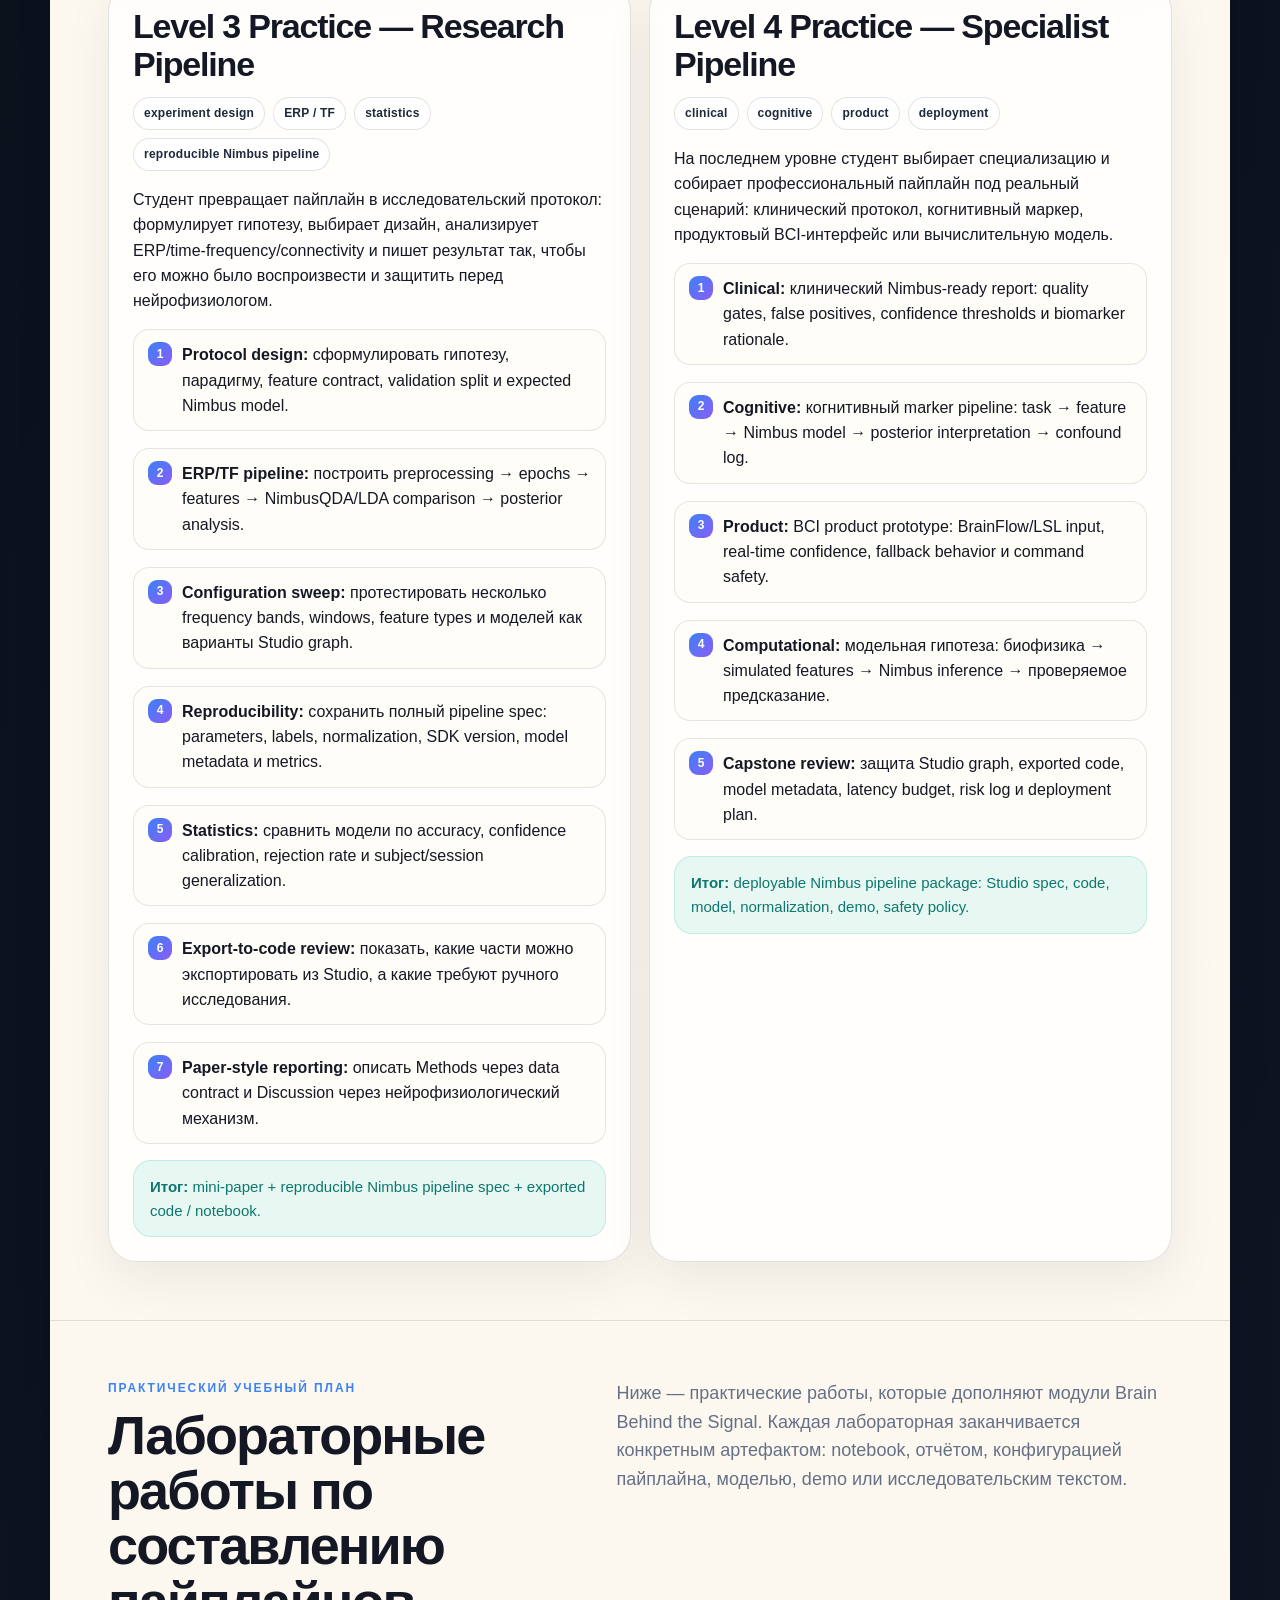
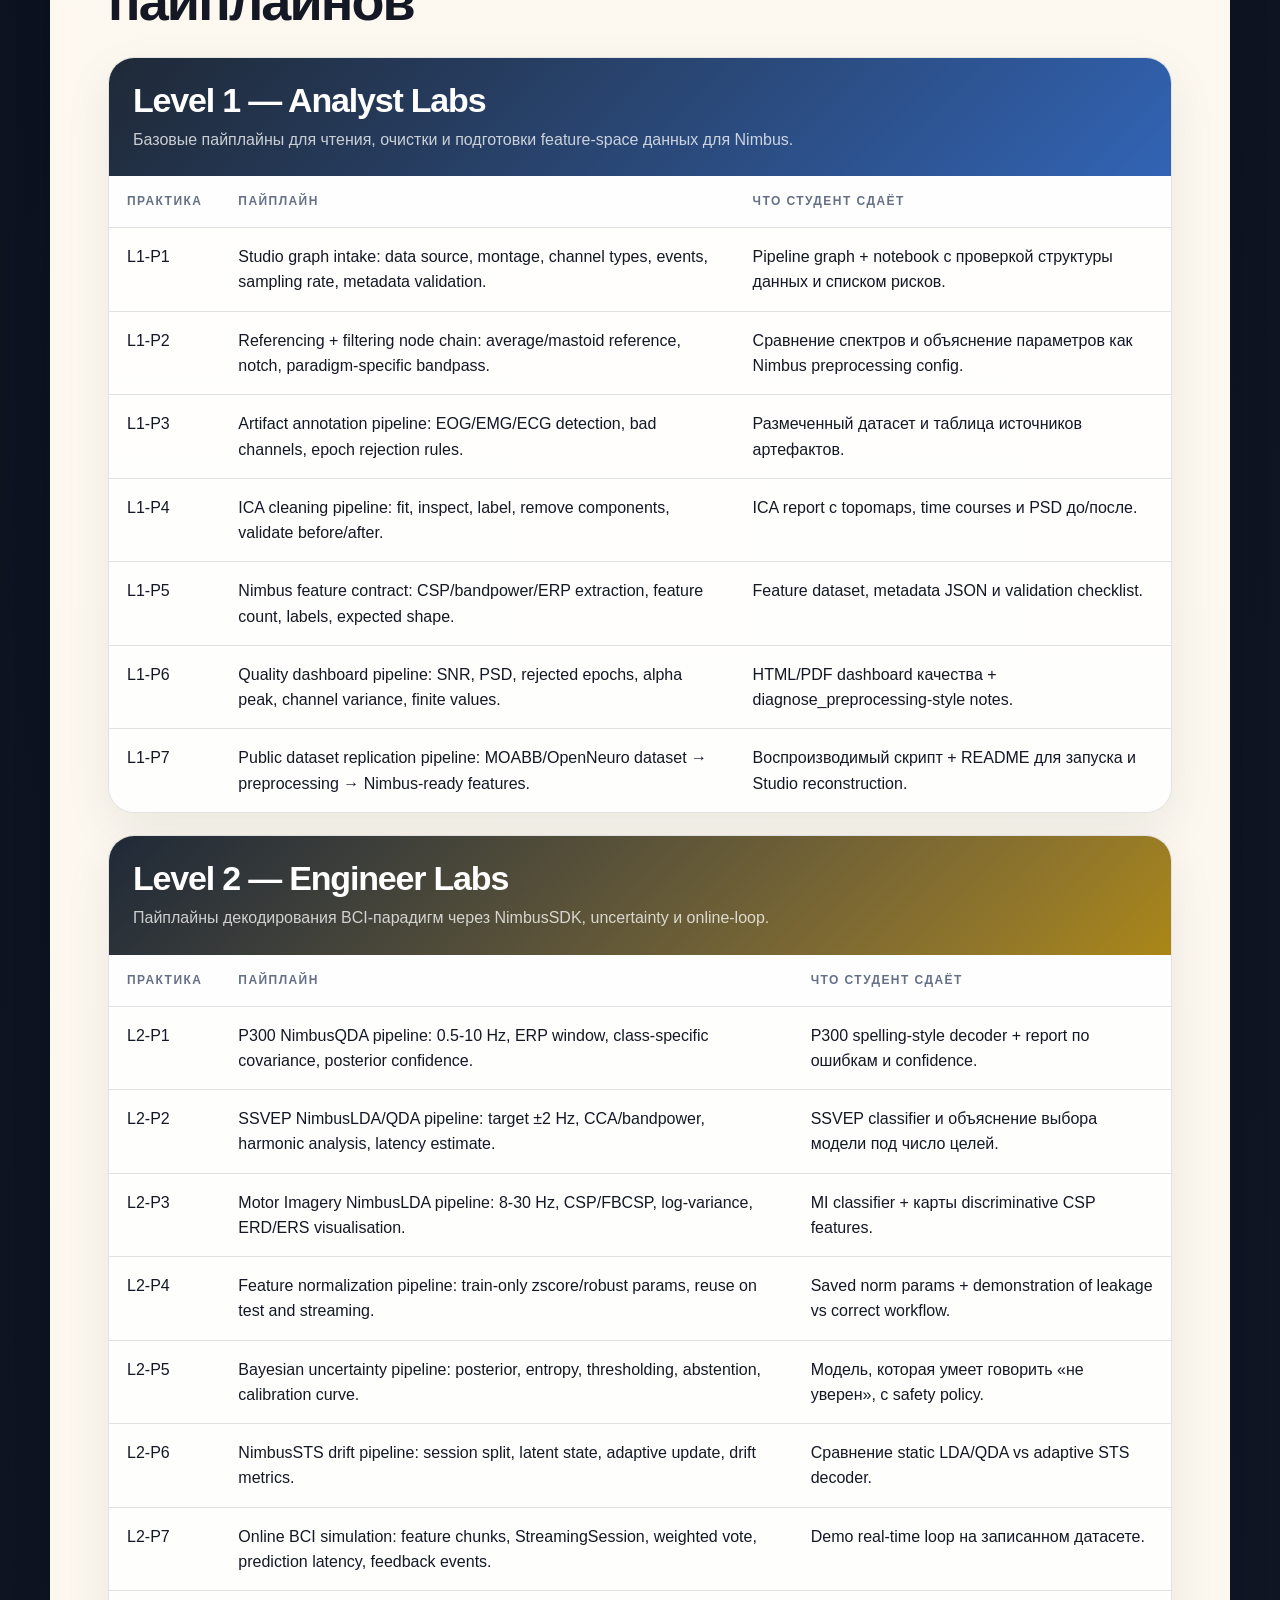
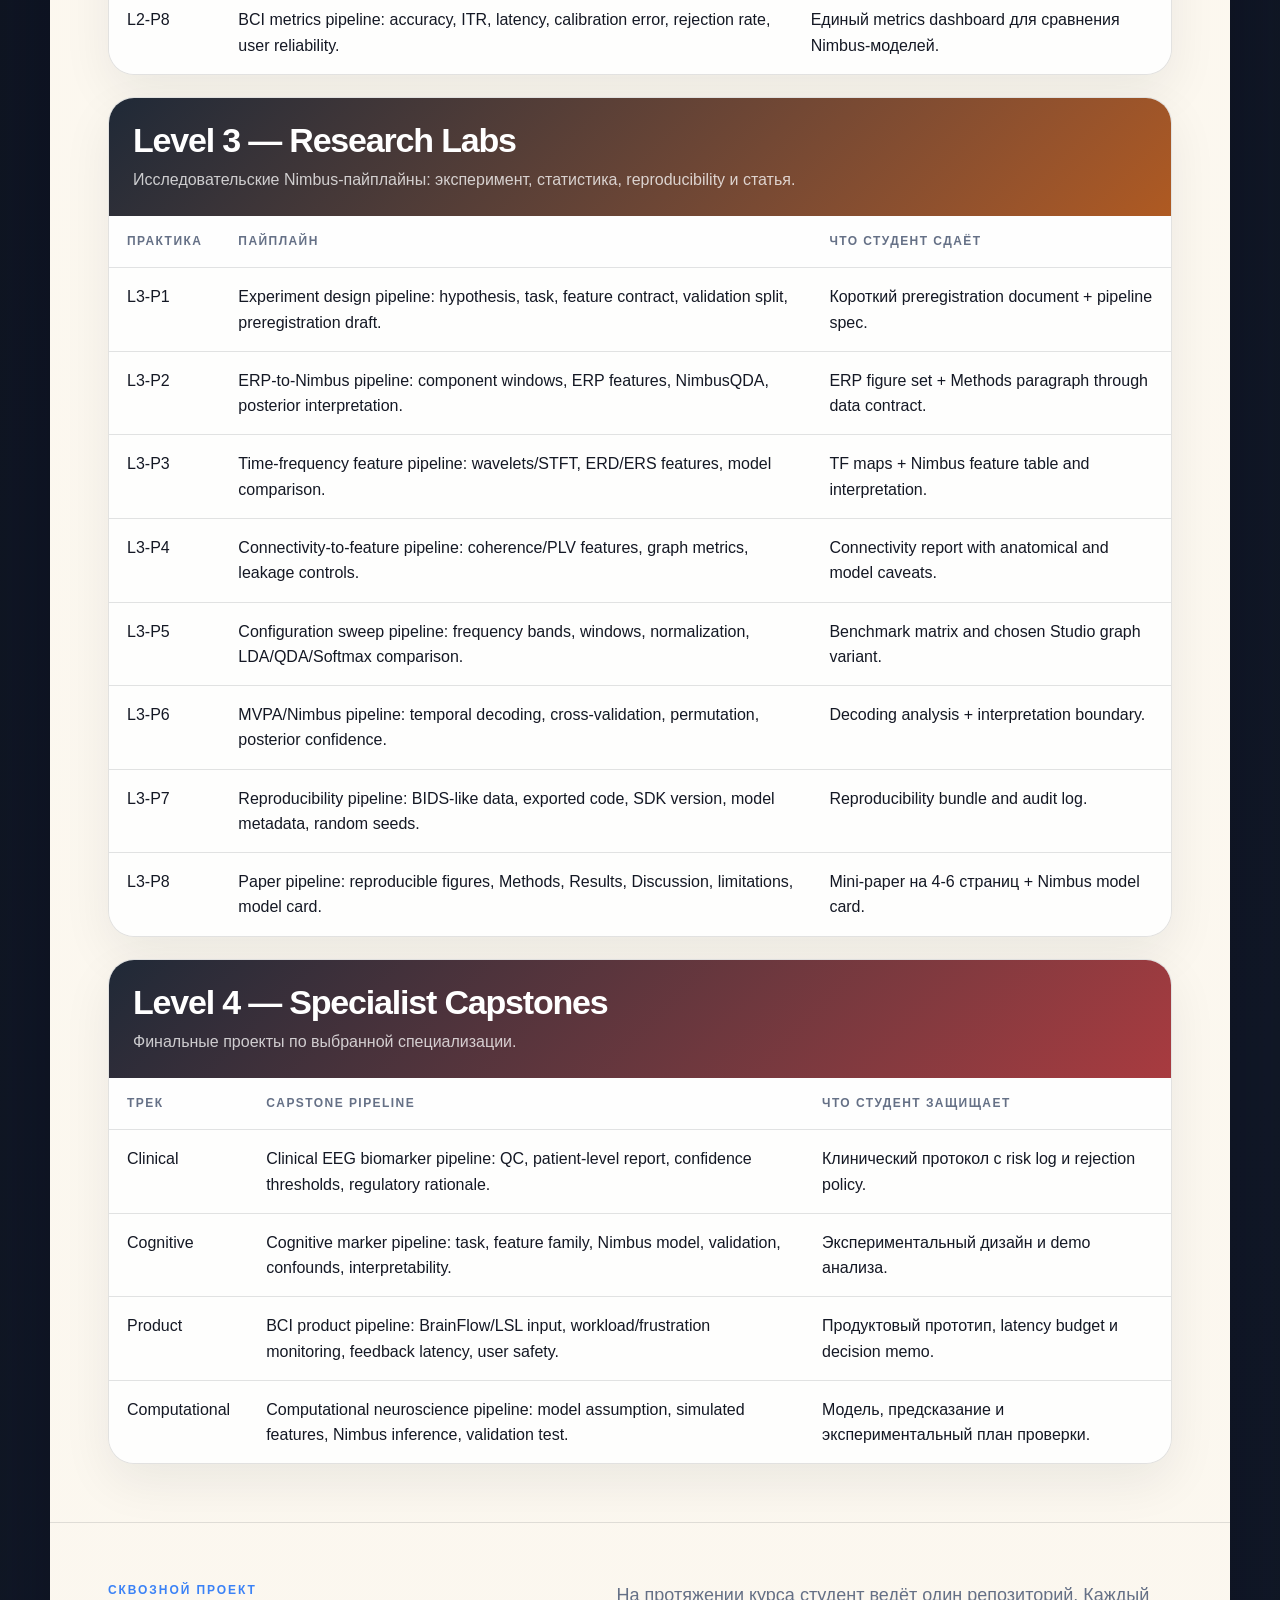
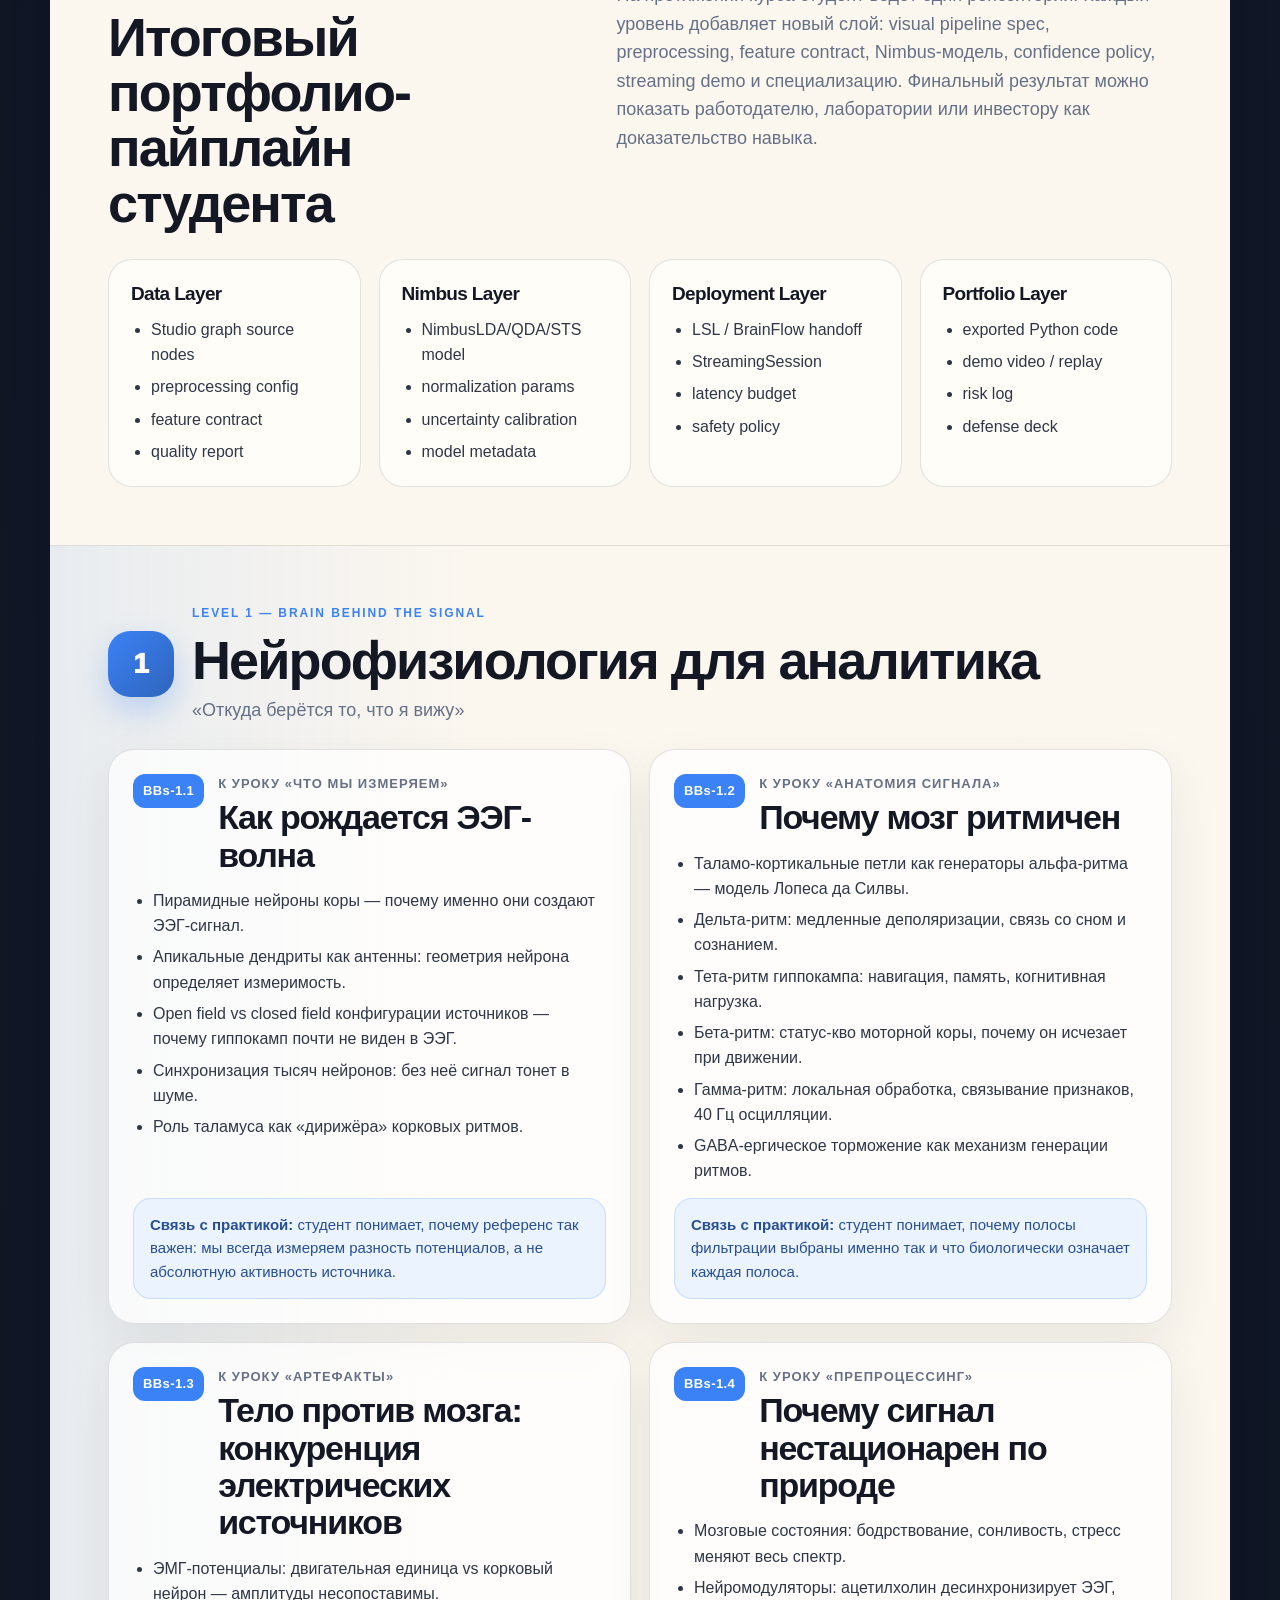
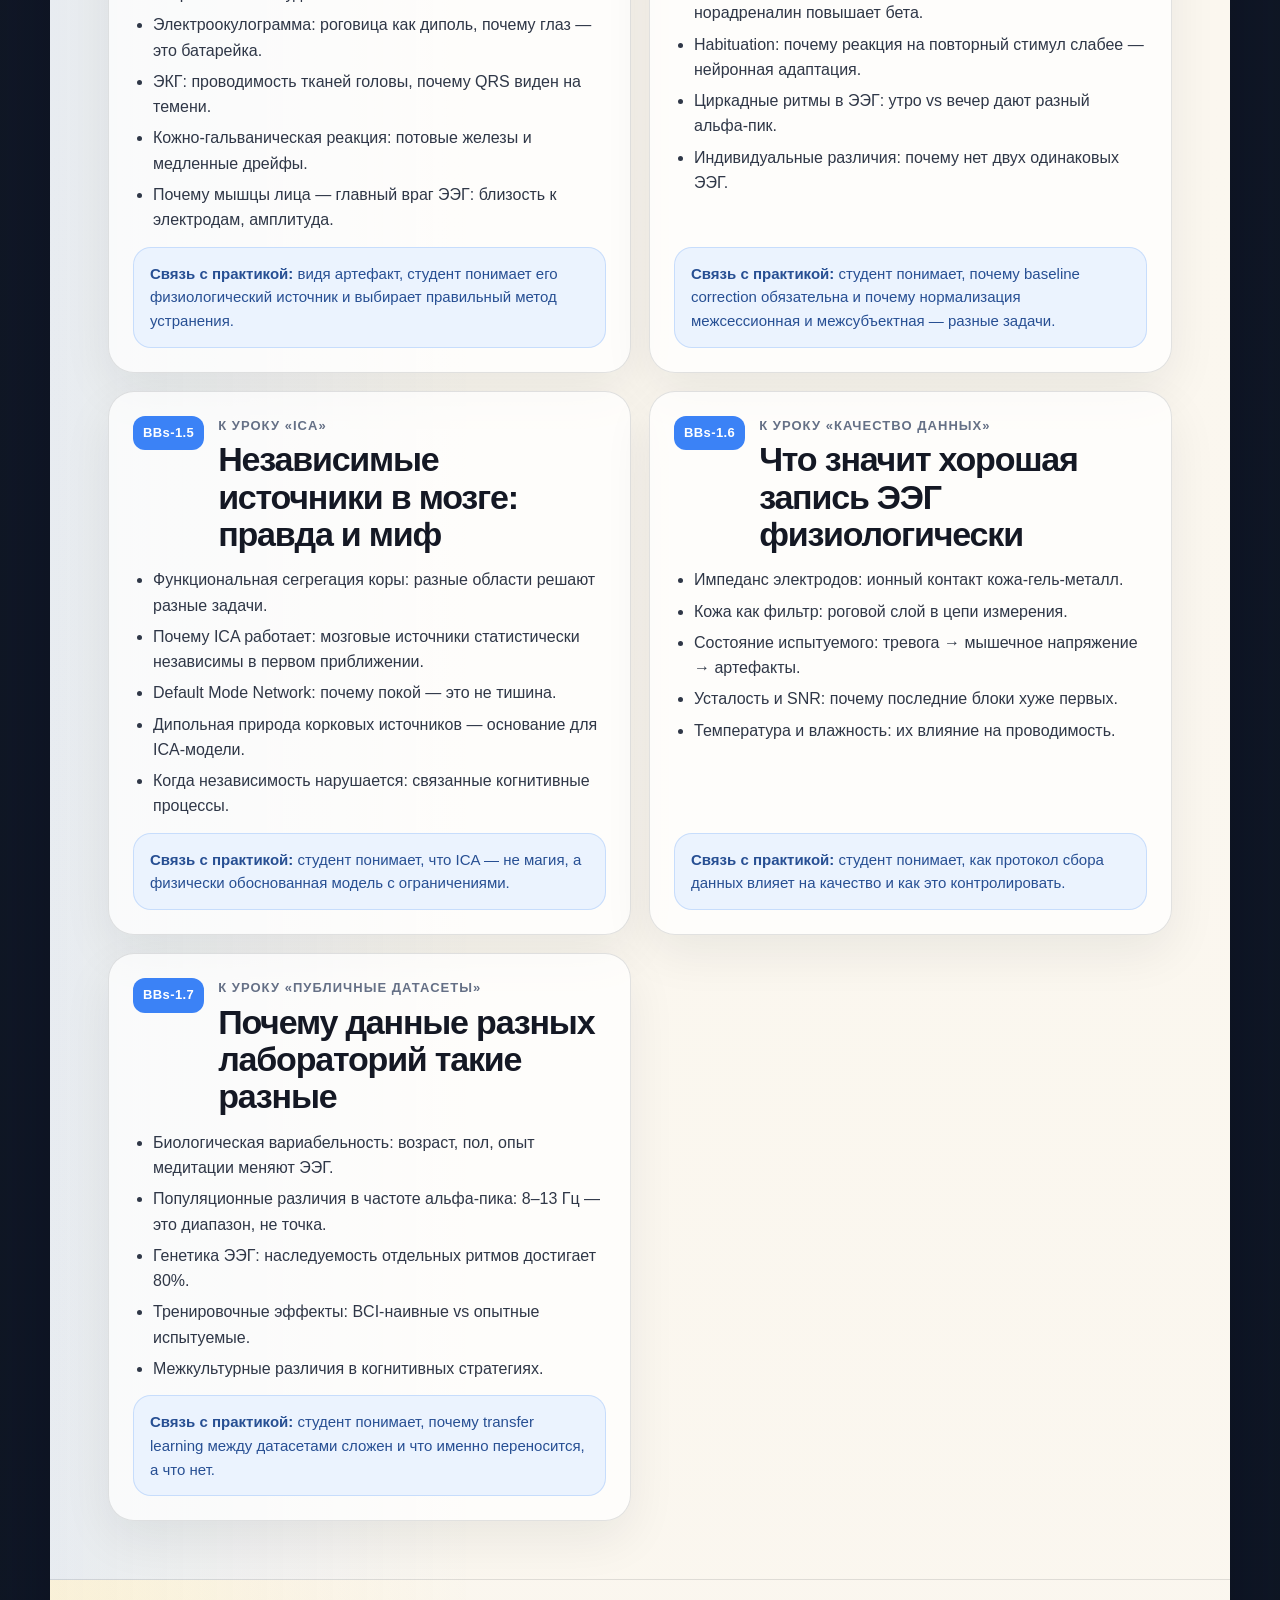
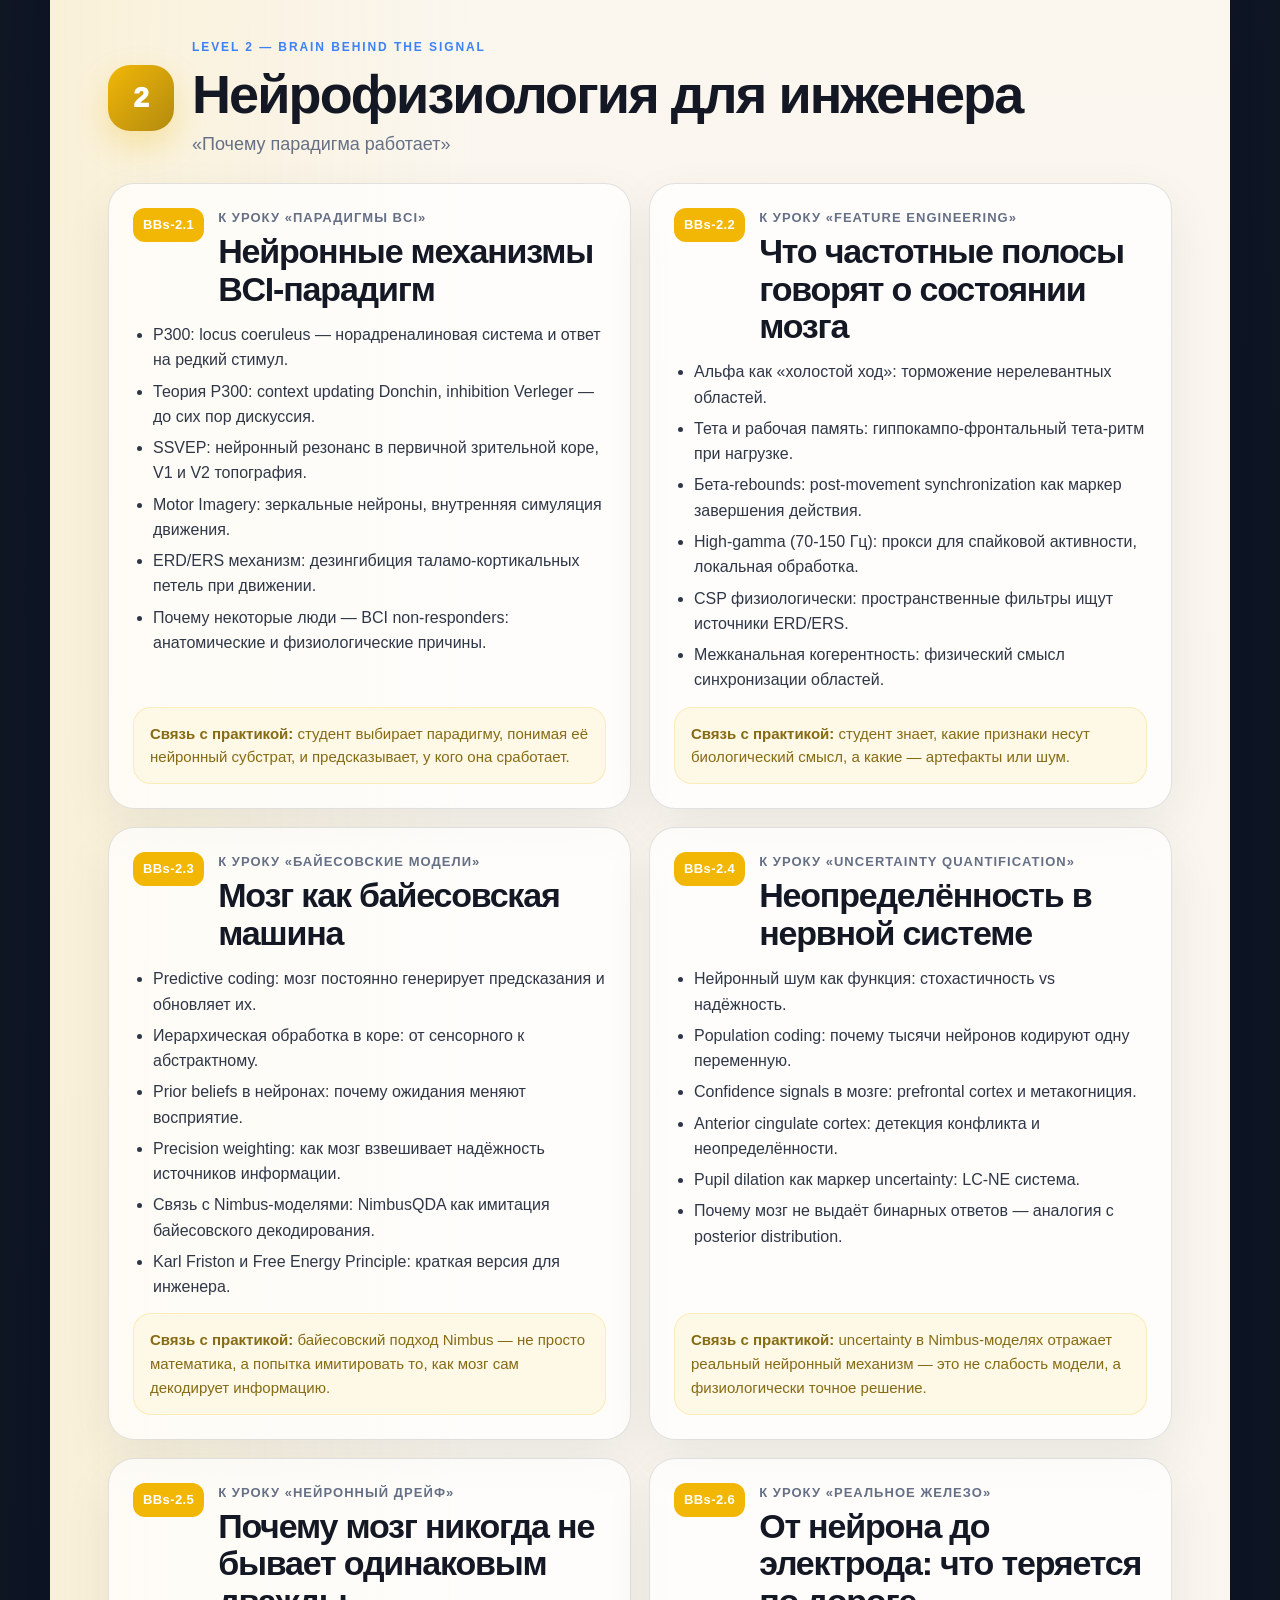
==== commit a1239aa3: "Align Nimbus course document with platform workflow Co-authored-by: mahawairochana989 <mahawairochan" ====
--- a/nimbus-academy-course-program.html
+++ b/nimbus-academy-course-program.html
@@ -726,8 +726,9 @@
         <div class="kicker">Nimbus Academy • Course Program • Brain Behind the Signal</div>
         <h1>Нейрофизиология как визитная карточка</h1>
         <p class="subtitle">
-          Полноценная программа BCI-курса: нейрофизиология каждого сигнала, практики
-          составления пайплайнов и сквозной портфолио-проект от сырой ЭЭГ до demo-системы.
+          Полноценная программа BCI-курса, выстроенная вокруг Nimbus Studio и NimbusSDK:
+          визуальные пайплайны, feature-space inference, Bayesian uncertainty и путь
+          от сырой ЭЭГ до real-time demo-системы.
         </p>
         <div class="quote">
           «Мы не просто учим работать с сигналом — мы учим понимать мозг, который его создаёт»
@@ -742,8 +743,8 @@
     <section class="stats" aria-label="Ключевые параметры программы">
       <div class="stat"><strong>4</strong><span>уровня программы</span></div>
       <div class="stat"><strong>35+</strong><span>Brain Behind the Signal модулей</span></div>
-      <div class="stat"><strong>20+</strong><span>практических пайплайнов</span></div>
-      <div class="stat"><strong>1</strong><span>сквозной портфолио-проект</span></div>
+      <div class="stat"><strong>Nimbus</strong><span>Studio + SDK workflow</span></div>
+      <div class="stat"><strong>1</strong><span>deployable portfolio pipeline</span></div>
     </section>
 
     <article class="document">
@@ -779,13 +780,79 @@
       <section class="section">
         <div class="section-header">
           <div>
+            <p class="eyebrow">Nimbus platform logic</p>
+            <h2>Курс учит мыслить как Nimbus: визуальный граф пайплайна плюс строгий контракт данных</h2>
+          </div>
+          <p class="lead">
+            Nimbus Studio работает как визуальный конструктор BCI-пайплайнов: студент соединяет
+            узлы обработки, проверяет конфигурацию, запускает эксперименты, сравнивает варианты,
+            экспортирует код и переносит тот же пайплайн в real-time. NimbusSDK при этом отвечает
+            за вероятностный inference, confidence и uncertainty — но получает не сырой EEG,
+            а подготовленные признаки.
+          </p>
+        </div>
+
+        <div class="pipeline-map">
+          <article class="pipeline-card">
+            <h3>Nimbus pipeline contract</h3>
+            <div class="pipeline-meta">
+              <span class="pill">raw EEG ≠ model input</span>
+              <span class="pill">features first</span>
+              <span class="pill">metadata required</span>
+            </div>
+            <ol class="pipeline-steps">
+              <li><strong>Acquisition:</strong> EEG приходит из файла, публичного датасета, LSL, BrainFlow или поддерживаемого устройства.</li>
+              <li><strong>Preprocessing:</strong> фильтрация, удаление артефактов, epoching и feature extraction выполняются до NimbusSDK.</li>
+              <li><strong>Feature-space handoff:</strong> в Nimbus передаются CSP, bandpower, ERP amplitude, CCA или другие признаки с фиксированной формой.</li>
+              <li><strong>Inference:</strong> NimbusLDA/QDA/Softmax/STS возвращают posterior probabilities, prediction, confidence и uncertainty.</li>
+              <li><strong>Safety policy:</strong> приложение решает, выполнить команду, запросить подтверждение или отклонить trial по confidence threshold.</li>
+            </ol>
+            <div class="deliverable"><strong>Учебный принцип:</strong> студент проектирует не «скрипт анализа», а воспроизводимый BCI data contract.</div>
+          </article>
+
+          <article class="pipeline-card">
+            <h3>Visual Studio workflow</h3>
+            <div class="pipeline-meta">
+              <span class="pill">drag-and-drop</span>
+              <span class="pill">instant validation</span>
+              <span class="pill">Python export</span>
+              <span class="pill">same pipeline online</span>
+            </div>
+            <ol class="pipeline-steps">
+              <li><strong>Design:</strong> собрать граф из узлов data source → preprocessing → features → model → metrics → deployment.</li>
+              <li><strong>Validate:</strong> проверить частоту дискретизации, каналы, feature count, label mapping, shape и normalization params.</li>
+              <li><strong>Benchmark:</strong> прогнать несколько вариантов на MOABB/OpenNeuro или загруженном датасете.</li>
+              <li><strong>Export:</strong> выгрузить чистый Python-код и README, чтобы пайплайн можно было кастомизировать вне Studio.</li>
+              <li><strong>Deploy:</strong> подключить streaming через LSL/BrainFlow и использовать те же preprocessing и normalization параметры.</li>
+            </ol>
+            <div class="deliverable"><strong>Итог курса:</strong> студент умеет объяснить и визуальный pipeline graph, и код, который Studio экспортирует.</div>
+          </article>
+        </div>
+
+        <div class="tracks" style="margin-top: 22px;">
+          <article class="track" style="--track-color: var(--cyan);">
+            <div class="track-header"><h3>Модельная карта Nimbus</h3><p>Как студент выбирает модель под BCI-парадигму и ограничения сигнала.</p></div>
+            <table><thead><tr><th>Парадигма / ситуация</th><th>Признаки до Nimbus</th><th>Nimbus model</th><th>Почему</th></tr></thead><tbody>
+              <tr><td>Motor Imagery</td><td>8-30 Hz, CSP или FBCSP, log-variance</td><td>NimbusLDA</td><td>Быстрый baseline, shared covariance, хорошо подходит для CSP-пространства.</td></tr>
+              <tr><td>P300 / Oddball</td><td>0.5-10 Hz, ERP amplitude 300-500 ms</td><td>NimbusQDA</td><td>Target/non-target распределения часто перекрываются и имеют разные ковариации.</td></tr>
+              <tr><td>SSVEP</td><td>target ± 2 Hz, CCA или bandpower по гармоникам</td><td>NimbusLDA / NimbusQDA</td><td>Выбор зависит от числа целей и перекрытия гармоник.</td></tr>
+              <tr><td>Long session / cross-day</td><td>Стабильные признаки + сохранённая нормализация</td><td>NimbusSTS</td><td>Stateful adaptive model для neural drift и нестационарности.</td></tr>
+              <tr><td>Complex multi-class</td><td>Согласованный feature vector + calibration set</td><td>NimbusSoftmax</td><td>Гибкая вероятностная multi-class граница, когда LDA/QDA недостаточно.</td></tr>
+            </tbody></table>
+          </article>
+        </div>
+      </section>
+
+      <section class="section">
+        <div class="section-header">
+          <div>
             <p class="eyebrow">Полная структура курса</p>
             <h2>Каждый урок состоит из нейрофизиологии, практики пайплайна и портфолио-артефакта</h2>
           </div>
           <p class="lead">
             Nimbus Academy строится как инженерный курс: студент не только понимает механизм сигнала,
-            но и последовательно собирает воспроизводимые BCI-пайплайны — от загрузки EEG-данных
-            до онлайн-декодера, отчёта качества, исследовательской статьи и продуктового прототипа.
+            но и последовательно собирает Nimbus-style BCI-пайплайны — визуально в Studio,
+            программно через Python/MNE и концептуально как строгий feature-space contract для NimbusSDK.
           </p>
         </div>
 
@@ -796,26 +863,26 @@
           </div>
           <div class="concept-card">
             <strong>2. Pipeline Practice</strong>
-            Практика: студент пишет шаги обработки, запускает код, проверяет качество и фиксирует решения.
+            Практика: студент собирает pipeline graph, реализует preprocessing, извлекает признаки и обучает Nimbus-модель.
           </div>
           <div class="concept-card">
             <strong>3. Pipeline Review</strong>
-            Разбор: что сломалось, какие предположения нарушены, как это связано с нейрофизиологией.
+            Разбор: что сломалось в data contract, где упала confidence, какие предположения нарушены и почему.
           </div>
         </div>
 
         <div class="tool-grid" style="margin-top: 18px;">
           <div class="tool-card">
-            <strong>Базовый стек</strong>
-            Python, NumPy, SciPy, pandas, matplotlib, seaborn, Jupyter, Git.
+            <strong>Nimbus слой</strong>
+            Nimbus Studio для визуального графа; NimbusSDK для LDA/QDA/Softmax/STS, confidence и streaming.
           </div>
           <div class="tool-card">
-            <strong>EEG / BCI стек</strong>
-            MNE-Python, PyRiemann, scikit-learn, statsmodels, BIDS, MOABB/OpenNeuro datasets.
+            <strong>Preprocessing слой</strong>
+            MNE-Python, PyRiemann, scikit-learn, BIDS, MOABB/OpenNeuro, CSP, bandpower, ERP, CCA.
           </div>
           <div class="tool-card">
             <strong>Финальный артефакт</strong>
-            Репозиторий с пайплайнами, отчётами качества, notebook-разборами и личным нейронаучным журналом.
+            Visual pipeline spec, exported Python code, trained Nimbus model, normalization params, metrics и safety policy.
           </div>
         </div>
       </section>
@@ -828,8 +895,9 @@
           </div>
           <p class="lead">
             Практическая часть курса устроена как серия инженерных лабораторных работ. В каждой
-            работе студент собирает конкретный пайплайн, документирует решения, связывает каждый
-            шаг с нейрофизиологическим механизмом и добавляет результат в портфолио.
+            работе студент сначала проектирует pipeline graph в стиле Nimbus Studio, затем реализует
+            preprocessing и feature extraction, передаёт признаки в NimbusSDK, анализирует confidence
+            и добавляет результат в портфолио.
           </p>
         </div>
 
@@ -839,6 +907,7 @@
             <div class="pipeline-meta">
               <span class="pill">сырой EEG</span>
               <span class="pill">preprocessing</span>
+              <span class="pill">feature contract</span>
               <span class="pill">quality report</span>
             </div>
             <p>
@@ -846,15 +915,15 @@
               Главная цель уровня — понять, какие решения обработки меняют физиологический смысл сигнала.
             </p>
             <ol class="pipeline-steps">
-              <li><strong>Data intake:</strong> загрузить EDF/FIF/CSV, проверить каналы, частоту дискретизации, события, montage и metadata.</li>
-              <li><strong>Referencing:</strong> сравнить average reference, mastoids и linked ears; объяснить, как референс меняет вид источника.</li>
-              <li><strong>Filtering:</strong> собрать high-pass, low-pass и notch-фильтры; проверить ringing, phase distortion и потерю медленных компонентов.</li>
-              <li><strong>Artifact detection:</strong> разметить EOG, EMG, ECG, bad channels, motion artifacts и slow drifts.</li>
-              <li><strong>ICA cleaning:</strong> обучить ICA, классифицировать компоненты, удалить глазные/мышечные источники и проверить остаточный спектр.</li>
-              <li><strong>Epoching and baseline:</strong> нарезать события, применить baseline correction, сравнить trial-level и subject-level нормализацию.</li>
-              <li><strong>Quality report:</strong> собрать автоматический отчёт: PSD, topomaps, rejected epochs, SNR, impedance notes, до/после очистки.</li>
+              <li><strong>Studio graph:</strong> описать визуальный граф data source → filters → artifact handling → epochs → features → diagnostics.</li>
+              <li><strong>Data intake:</strong> загрузить EDF/FIF/CSV/MOABB, проверить каналы, sampling rate, events, montage и metadata.</li>
+              <li><strong>Preprocessing:</strong> настроить reference, bandpass/notch, ICA/EOG/EMG rejection и объяснить физиологическую цену каждого шага.</li>
+              <li><strong>Feature extraction:</strong> получить CSP, bandpower или ERP features вместо передачи сырого EEG в NimbusSDK.</li>
+              <li><strong>Data contract:</strong> зафиксировать feature type, feature count, labels, time window, normalization policy и expected shape.</li>
+              <li><strong>Diagnostics:</strong> проверить NaN/Inf, constant features, scale shifts, PSD/topomaps, rejected epochs и SNR.</li>
+              <li><strong>Export:</strong> сохранить preprocessing config и Python notebook как основу для Nimbus Studio export-to-code workflow.</li>
             </ol>
-            <div class="deliverable"><strong>Итог:</strong> воспроизводимый preprocessing notebook + HTML/PDF отчёт качества данных.</div>
+            <div class="deliverable"><strong>Итог:</strong> Nimbus-ready feature dataset + preprocessing notebook + HTML/PDF quality report.</div>
           </article>
 
           <article class="pipeline-card">
@@ -863,22 +932,22 @@
               <span class="pill">P300</span>
               <span class="pill">SSVEP</span>
               <span class="pill">Motor Imagery</span>
-              <span class="pill">uncertainty</span>
+              <span class="pill">NimbusLDA/QDA/STS</span>
             </div>
             <p>
               Студент строит несколько BCI-декодеров и учится выбирать пайплайн под парадигму,
               а не под удобную метрику. Уровень связывает признаки, модели и uncertainty с механизмами мозга.
             </p>
             <ol class="pipeline-steps">
-              <li><strong>Paradigm selection:</strong> выбрать P300, SSVEP или Motor Imagery и описать нейронный механизм, который делает парадигму возможной.</li>
-              <li><strong>Feature extraction:</strong> реализовать bandpower, ERD/ERS, CSP, Riemannian covariance, ERP amplitude/latency и SSVEP CCA features.</li>
-              <li><strong>Model training:</strong> обучить LDA/QDA, logistic regression, SVM или Riemannian classifier с cross-validation без leakage.</li>
-              <li><strong>Bayesian layer:</strong> добавить posterior probabilities, calibration curve и confidence threshold для отказа от сомнительных решений.</li>
-              <li><strong>Drift handling:</strong> сравнить статичную модель, rolling recalibration, session normalization и adaptive update.</li>
-              <li><strong>Online loop:</strong> собрать имитацию real-time pipeline: buffer → windowing → feature extraction → prediction → feedback.</li>
-              <li><strong>Metrics:</strong> посчитать accuracy, balanced accuracy, ITR, latency, calibration error, confusion matrix и user-level reliability.</li>
+              <li><strong>Paradigm-to-model mapping:</strong> выбрать P300→NimbusQDA, MI→NimbusLDA, SSVEP→NimbusLDA/QDA, long session→NimbusSTS.</li>
+              <li><strong>Feature extraction:</strong> реализовать CSP/FBCSP, ERP amplitude 300-500 ms, SSVEP CCA/bandpower и сохранить feature metadata.</li>
+              <li><strong>Normalization:</strong> оценить z-score/robust параметры только на train/calibration data и переиспользовать на test/deployment.</li>
+              <li><strong>Nimbus training:</strong> обучить NimbusLDA/QDA/Softmax/STS, сравнить posterior probabilities, entropy и confidence.</li>
+              <li><strong>Safety gate:</strong> задать thresholds: execute, request confirmation, reject trial; объяснить риск ложной команды.</li>
+              <li><strong>Streaming loop:</strong> собрать acquisition → preprocessing → feature chunks → StreamingSession → command с latency budget.</li>
+              <li><strong>Metrics:</strong> посчитать accuracy, ITR, latency, calibration error, rejection rate, drift и confidence reliability.</li>
             </ol>
-            <div class="deliverable"><strong>Итог:</strong> работающий BCI decoder notebook + сравнительная таблица парадигм и моделей.</div>
+            <div class="deliverable"><strong>Итог:</strong> Nimbus decoder package: model, norm params, metadata, confidence policy и streaming demo.</div>
           </article>
 
           <article class="pipeline-card">
@@ -887,7 +956,7 @@
               <span class="pill">experiment design</span>
               <span class="pill">ERP / TF</span>
               <span class="pill">statistics</span>
-              <span class="pill">paper-ready report</span>
+              <span class="pill">reproducible Nimbus pipeline</span>
             </div>
             <p>
               Студент превращает пайплайн в исследовательский протокол: формулирует гипотезу,
@@ -895,15 +964,15 @@
               чтобы его можно было воспроизвести и защитить перед нейрофизиологом.
             </p>
             <ol class="pipeline-steps">
-              <li><strong>Protocol design:</strong> сформулировать гипотезу, выбрать задачу, переменные, population, exclusion criteria и power assumptions.</li>
-              <li><strong>ERP pipeline:</strong> построить preprocessing → epoching → averaging → component window → topography → amplitude/latency statistics.</li>
-              <li><strong>Time-frequency pipeline:</strong> реализовать Morlet/STFT, baseline normalization, ERD/ERS maps и анализ cross-frequency coupling.</li>
-              <li><strong>Connectivity pipeline:</strong> сравнить coherence, phase-locking value, imaginary coherence и graph metrics с контролем volume conduction.</li>
-              <li><strong>Source hypothesis:</strong> оформить source localization как физиологическую гипотезу, указать ограничения head model и depth sensitivity.</li>
-              <li><strong>MVPA pipeline:</strong> построить temporal decoding, cross-condition generalization, permutation test и interpretation checklist.</li>
-              <li><strong>Reproducibility:</strong> упаковать данные в BIDS-like структуру, зафиксировать config, random seeds, environment и analysis log.</li>
+              <li><strong>Protocol design:</strong> сформулировать гипотезу, парадигму, feature contract, validation split и expected Nimbus model.</li>
+              <li><strong>ERP/TF pipeline:</strong> построить preprocessing → epochs → features → NimbusQDA/LDA comparison → posterior analysis.</li>
+              <li><strong>Configuration sweep:</strong> протестировать несколько frequency bands, windows, feature types и моделей как варианты Studio graph.</li>
+              <li><strong>Reproducibility:</strong> сохранить полный pipeline spec: parameters, labels, normalization, SDK version, model metadata и metrics.</li>
+              <li><strong>Statistics:</strong> сравнить модели по accuracy, confidence calibration, rejection rate и subject/session generalization.</li>
+              <li><strong>Export-to-code review:</strong> показать, какие части можно экспортировать из Studio, а какие требуют ручного исследования.</li>
+              <li><strong>Paper-style reporting:</strong> описать Methods через data contract и Discussion через нейрофизиологический механизм.</li>
             </ol>
-            <div class="deliverable"><strong>Итог:</strong> mini-paper с Methods, Results, Discussion, limitations и ссылкой на воспроизводимый pipeline repository.</div>
+            <div class="deliverable"><strong>Итог:</strong> mini-paper + reproducible Nimbus pipeline spec + exported code / notebook.</div>
           </article>
 
           <article class="pipeline-card">
@@ -912,7 +981,7 @@
               <span class="pill">clinical</span>
               <span class="pill">cognitive</span>
               <span class="pill">product</span>
-              <span class="pill">computational</span>
+              <span class="pill">deployment</span>
             </div>
             <p>
               На последнем уровне студент выбирает специализацию и собирает профессиональный
@@ -920,13 +989,13 @@
               продуктовый BCI-интерфейс или вычислительную модель.
             </p>
             <ol class="pipeline-steps">
-              <li><strong>Clinical:</strong> пайплайн для клинического EEG report: паттерны, biomarker rationale, QC, false positives и regulatory notes.</li>
-              <li><strong>Cognitive:</strong> пайплайн когнитивного нейромаркера: задача, компонент/ритм, confounds, validation и interpretation boundary.</li>
-              <li><strong>Product:</strong> пайплайн UX-BCI прототипа: workload monitoring, latency budget, feedback loop, frustration detection и safety guardrails.</li>
-              <li><strong>Computational:</strong> пайплайн модели: биофизическое предположение → симуляция → предсказание → экспериментальная проверка.</li>
-              <li><strong>Capstone review:</strong> защита перед экспертной комиссией: что измеряем, почему это мозг, где ограничения и как пайплайн масштабируется.</li>
+              <li><strong>Clinical:</strong> клинический Nimbus-ready report: quality gates, false positives, confidence thresholds и biomarker rationale.</li>
+              <li><strong>Cognitive:</strong> когнитивный marker pipeline: task → feature → Nimbus model → posterior interpretation → confound log.</li>
+              <li><strong>Product:</strong> BCI product prototype: BrainFlow/LSL input, real-time confidence, fallback behavior и command safety.</li>
+              <li><strong>Computational:</strong> модельная гипотеза: биофизика → simulated features → Nimbus inference → проверяемое предсказание.</li>
+              <li><strong>Capstone review:</strong> защита Studio graph, exported code, model metadata, latency budget, risk log и deployment plan.</li>
             </ol>
-            <div class="deliverable"><strong>Итог:</strong> capstone pipeline package: код, отчёт, demo, risk log, neurophysiology rationale и roadmap улучшений.</div>
+            <div class="deliverable"><strong>Итог:</strong> deployable Nimbus pipeline package: Studio spec, code, model, normalization, demo, safety policy.</div>
           </article>
         </div>
       </section>
@@ -946,51 +1015,53 @@
 
         <div class="tracks">
           <article class="track" style="--track-color: var(--blue);">
-            <div class="track-header"><h3>Level 1 — Analyst Labs</h3><p>Базовые пайплайны для чтения, очистки и контроля качества EEG.</p></div>
+            <div class="track-header"><h3>Level 1 — Analyst Labs</h3><p>Базовые пайплайны для чтения, очистки и подготовки feature-space данных для Nimbus.</p></div>
             <table><thead><tr><th>Практика</th><th>Пайплайн</th><th>Что студент сдаёт</th></tr></thead><tbody>
-              <tr><td>L1-P1</td><td>Raw EEG intake pipeline: loading, montage, channel types, events, metadata validation.</td><td>Notebook с проверкой структуры данных и списком рисков.</td></tr>
-              <tr><td>L1-P2</td><td>Referencing + filtering pipeline: average/mastoid reference, notch, band-pass, filter diagnostics.</td><td>Сравнение спектров и объяснение выбранных параметров.</td></tr>
+              <tr><td>L1-P1</td><td>Studio graph intake: data source, montage, channel types, events, sampling rate, metadata validation.</td><td>Pipeline graph + notebook с проверкой структуры данных и списком рисков.</td></tr>
+              <tr><td>L1-P2</td><td>Referencing + filtering node chain: average/mastoid reference, notch, paradigm-specific bandpass.</td><td>Сравнение спектров и объяснение параметров как Nimbus preprocessing config.</td></tr>
               <tr><td>L1-P3</td><td>Artifact annotation pipeline: EOG/EMG/ECG detection, bad channels, epoch rejection rules.</td><td>Размеченный датасет и таблица источников артефактов.</td></tr>
               <tr><td>L1-P4</td><td>ICA cleaning pipeline: fit, inspect, label, remove components, validate before/after.</td><td>ICA report с topomaps, time courses и PSD до/после.</td></tr>
-              <tr><td>L1-P5</td><td>Quality dashboard pipeline: SNR, PSD, rejected epochs, alpha peak, channel variance.</td><td>HTML/PDF dashboard качества записи.</td></tr>
-              <tr><td>L1-P6</td><td>Public dataset replication pipeline: взять внешний датасет и повторить preprocessing end-to-end.</td><td>Воспроизводимый скрипт + README для запуска.</td></tr>
+              <tr><td>L1-P5</td><td>Nimbus feature contract: CSP/bandpower/ERP extraction, feature count, labels, expected shape.</td><td>Feature dataset, metadata JSON и validation checklist.</td></tr>
+              <tr><td>L1-P6</td><td>Quality dashboard pipeline: SNR, PSD, rejected epochs, alpha peak, channel variance, finite values.</td><td>HTML/PDF dashboard качества + diagnose_preprocessing-style notes.</td></tr>
+              <tr><td>L1-P7</td><td>Public dataset replication pipeline: MOABB/OpenNeuro dataset → preprocessing → Nimbus-ready features.</td><td>Воспроизводимый скрипт + README для запуска и Studio reconstruction.</td></tr>
             </tbody></table>
           </article>
 
           <article class="track" style="--track-color: var(--yellow);">
-            <div class="track-header"><h3>Level 2 — Engineer Labs</h3><p>Пайплайны декодирования BCI-парадигм, uncertainty и online-loop.</p></div>
+            <div class="track-header"><h3>Level 2 — Engineer Labs</h3><p>Пайплайны декодирования BCI-парадигм через NimbusSDK, uncertainty и online-loop.</p></div>
             <table><thead><tr><th>Практика</th><th>Пайплайн</th><th>Что студент сдаёт</th></tr></thead><tbody>
-              <tr><td>L2-P1</td><td>P300 decoder pipeline: epoching, ERP features, LDA/QDA, calibration, confusion matrix.</td><td>P300 spelling-style decoder + report по ошибкам.</td></tr>
-              <tr><td>L2-P2</td><td>SSVEP pipeline: frequency tagging, CCA features, harmonic analysis, latency estimate.</td><td>SSVEP classifier и объяснение выбора частот.</td></tr>
-              <tr><td>L2-P3</td><td>Motor Imagery pipeline: mu/beta filters, CSP, Riemannian covariance, ERD/ERS visualisation.</td><td>MI classifier + карты источников discriminative features.</td></tr>
-              <tr><td>L2-P4</td><td>Bayesian uncertainty pipeline: posterior, thresholding, abstention, calibration curve.</td><td>Модель, которая умеет говорить «не уверен».</td></tr>
-              <tr><td>L2-P5</td><td>Neural drift pipeline: session split, adaptive normalization, rolling update, drift metrics.</td><td>Сравнение static vs adaptive decoder.</td></tr>
-              <tr><td>L2-P6</td><td>Online BCI simulation: streaming buffer, sliding windows, prediction latency, feedback events.</td><td>Demo real-time loop на записанном датасете.</td></tr>
-              <tr><td>L2-P7</td><td>BCI metrics pipeline: accuracy, ITR, latency, calibration error, user reliability.</td><td>Единый metrics dashboard для сравнения моделей.</td></tr>
+              <tr><td>L2-P1</td><td>P300 NimbusQDA pipeline: 0.5-10 Hz, ERP window, class-specific covariance, posterior confidence.</td><td>P300 spelling-style decoder + report по ошибкам и confidence.</td></tr>
+              <tr><td>L2-P2</td><td>SSVEP NimbusLDA/QDA pipeline: target ±2 Hz, CCA/bandpower, harmonic analysis, latency estimate.</td><td>SSVEP classifier и объяснение выбора модели под число целей.</td></tr>
+              <tr><td>L2-P3</td><td>Motor Imagery NimbusLDA pipeline: 8-30 Hz, CSP/FBCSP, log-variance, ERD/ERS visualisation.</td><td>MI classifier + карты discriminative CSP features.</td></tr>
+              <tr><td>L2-P4</td><td>Feature normalization pipeline: train-only zscore/robust params, reuse on test and streaming.</td><td>Saved norm params + demonstration of leakage vs correct workflow.</td></tr>
+              <tr><td>L2-P5</td><td>Bayesian uncertainty pipeline: posterior, entropy, thresholding, abstention, calibration curve.</td><td>Модель, которая умеет говорить «не уверен», с safety policy.</td></tr>
+              <tr><td>L2-P6</td><td>NimbusSTS drift pipeline: session split, latent state, adaptive update, drift metrics.</td><td>Сравнение static LDA/QDA vs adaptive STS decoder.</td></tr>
+              <tr><td>L2-P7</td><td>Online BCI simulation: feature chunks, StreamingSession, weighted vote, prediction latency, feedback events.</td><td>Demo real-time loop на записанном датасете.</td></tr>
+              <tr><td>L2-P8</td><td>BCI metrics pipeline: accuracy, ITR, latency, calibration error, rejection rate, user reliability.</td><td>Единый metrics dashboard для сравнения Nimbus-моделей.</td></tr>
             </tbody></table>
           </article>
 
           <article class="track" style="--track-color: var(--orange);">
-            <div class="track-header"><h3>Level 3 — Research Labs</h3><p>Исследовательские пайплайны: эксперимент, статистика, воспроизводимость, статья.</p></div>
+            <div class="track-header"><h3>Level 3 — Research Labs</h3><p>Исследовательские Nimbus-пайплайны: эксперимент, статистика, reproducibility и статья.</p></div>
             <table><thead><tr><th>Практика</th><th>Пайплайн</th><th>Что студент сдаёт</th></tr></thead><tbody>
-              <tr><td>L3-P1</td><td>Experiment design pipeline: hypothesis, task, confounds, sample plan, preregistration draft.</td><td>Короткий preregistration document.</td></tr>
-              <tr><td>L3-P2</td><td>ERP analysis pipeline: component windows, grand average, topography, latency/amplitude testing.</td><td>ERP figure set + Methods paragraph.</td></tr>
-              <tr><td>L3-P3</td><td>Time-frequency pipeline: wavelets/STFT, baseline, ERD/ERS, cluster statistics.</td><td>TF maps + interpretation through oscillatory mechanism.</td></tr>
-              <tr><td>L3-P4</td><td>Connectivity pipeline: coherence/PLV/imaginary coherence, network graph, volume conduction checks.</td><td>Connectivity report with anatomical caveats.</td></tr>
-              <tr><td>L3-P5</td><td>Source localization pipeline: forward/inverse assumptions, atlas labels, uncertainty of sources.</td><td>Source hypothesis memo, not overclaimed localization.</td></tr>
-              <tr><td>L3-P6</td><td>MVPA pipeline: temporal decoding, cross-validation, permutation, generalization matrix.</td><td>Decoding analysis + interpretation boundary.</td></tr>
-              <tr><td>L3-P7</td><td>Statistics pipeline: multiple comparisons, cluster permutation, effect size, Bayesian sensitivity.</td><td>Statistical decision log.</td></tr>
-              <tr><td>L3-P8</td><td>Paper pipeline: reproducible figures, Methods, Results, Discussion, limitations.</td><td>Mini-paper на 4-6 страниц.</td></tr>
+              <tr><td>L3-P1</td><td>Experiment design pipeline: hypothesis, task, feature contract, validation split, preregistration draft.</td><td>Короткий preregistration document + pipeline spec.</td></tr>
+              <tr><td>L3-P2</td><td>ERP-to-Nimbus pipeline: component windows, ERP features, NimbusQDA, posterior interpretation.</td><td>ERP figure set + Methods paragraph through data contract.</td></tr>
+              <tr><td>L3-P3</td><td>Time-frequency feature pipeline: wavelets/STFT, ERD/ERS features, model comparison.</td><td>TF maps + Nimbus feature table and interpretation.</td></tr>
+              <tr><td>L3-P4</td><td>Connectivity-to-feature pipeline: coherence/PLV features, graph metrics, leakage controls.</td><td>Connectivity report with anatomical and model caveats.</td></tr>
+              <tr><td>L3-P5</td><td>Configuration sweep pipeline: frequency bands, windows, normalization, LDA/QDA/Softmax comparison.</td><td>Benchmark matrix and chosen Studio graph variant.</td></tr>
+              <tr><td>L3-P6</td><td>MVPA/Nimbus pipeline: temporal decoding, cross-validation, permutation, posterior confidence.</td><td>Decoding analysis + interpretation boundary.</td></tr>
+              <tr><td>L3-P7</td><td>Reproducibility pipeline: BIDS-like data, exported code, SDK version, model metadata, random seeds.</td><td>Reproducibility bundle and audit log.</td></tr>
+              <tr><td>L3-P8</td><td>Paper pipeline: reproducible figures, Methods, Results, Discussion, limitations, model card.</td><td>Mini-paper на 4-6 страниц + Nimbus model card.</td></tr>
             </tbody></table>
           </article>
 
           <article class="track" style="--track-color: var(--red);">
             <div class="track-header"><h3>Level 4 — Specialist Capstones</h3><p>Финальные проекты по выбранной специализации.</p></div>
             <table><thead><tr><th>Трек</th><th>Capstone pipeline</th><th>Что студент защищает</th></tr></thead><tbody>
-              <tr><td>Clinical</td><td>Clinical EEG biomarker pipeline: паттерн, QC, patient-level report, regulatory rationale.</td><td>Клинический протокол с ограничениями и рисками.</td></tr>
-              <tr><td>Cognitive</td><td>Cognitive marker pipeline: задача, нейромаркер, validation, confounds, interpretability.</td><td>Экспериментальный дизайн и demo анализа.</td></tr>
-              <tr><td>Product</td><td>BCI product pipeline: workload/frustration monitoring, feedback latency, user safety, UX metrics.</td><td>Продуктовый прототип и decision memo.</td></tr>
-              <tr><td>Computational</td><td>Computational neuroscience pipeline: model assumption, simulation, prediction, validation test.</td><td>Модель, предсказание и экспериментальный план проверки.</td></tr>
+              <tr><td>Clinical</td><td>Clinical EEG biomarker pipeline: QC, patient-level report, confidence thresholds, regulatory rationale.</td><td>Клинический протокол с risk log и rejection policy.</td></tr>
+              <tr><td>Cognitive</td><td>Cognitive marker pipeline: task, feature family, Nimbus model, validation, confounds, interpretability.</td><td>Экспериментальный дизайн и demo анализа.</td></tr>
+              <tr><td>Product</td><td>BCI product pipeline: BrainFlow/LSL input, workload/frustration monitoring, feedback latency, user safety.</td><td>Продуктовый прототип, latency budget и decision memo.</td></tr>
+              <tr><td>Computational</td><td>Computational neuroscience pipeline: model assumption, simulated features, Nimbus inference, validation test.</td><td>Модель, предсказание и экспериментальный план проверки.</td></tr>
             </tbody></table>
           </article>
         </div>
@@ -1004,8 +1075,9 @@
           </div>
           <p class="lead">
             На протяжении курса студент ведёт один репозиторий. Каждый уровень добавляет новый слой:
-            очистку данных, декодирование, исследовательскую валидацию и специализацию. Финальный
-            результат можно показать работодателю, лаборатории или инвестору как доказательство навыка.
+            visual pipeline spec, preprocessing, feature contract, Nimbus-модель, confidence policy,
+            streaming demo и специализацию. Финальный результат можно показать работодателю,
+            лаборатории или инвестору как доказательство навыка.
           </p>
         </div>
 
@@ -1013,36 +1085,36 @@
           <div class="capstone-card">
             <h4>Data Layer</h4>
             <ul>
-              <li>структура данных</li>
+              <li>Studio graph source nodes</li>
               <li>preprocessing config</li>
+              <li>feature contract</li>
               <li>quality report</li>
-              <li>artifact log</li>
             </ul>
           </div>
           <div class="capstone-card">
-            <h4>Decoder Layer</h4>
-            <ul>
-              <li>feature pipelines</li>
-              <li>model comparison</li>
+            <h4>Nimbus Layer</h4>
+            <ul>
+              <li>NimbusLDA/QDA/STS model</li>
+              <li>normalization params</li>
               <li>uncertainty calibration</li>
-              <li>online simulation</li>
+              <li>model metadata</li>
             </ul>
           </div>
           <div class="capstone-card">
-            <h4>Research Layer</h4>
-            <ul>
-              <li>hypothesis</li>
-              <li>statistical plan</li>
-              <li>figures</li>
-              <li>mini-paper</li>
+            <h4>Deployment Layer</h4>
+            <ul>
+              <li>LSL / BrainFlow handoff</li>
+              <li>StreamingSession</li>
+              <li>latency budget</li>
+              <li>safety policy</li>
             </ul>
           </div>
           <div class="capstone-card">
-            <h4>Specialist Layer</h4>
-            <ul>
-              <li>clinical/product/model track</li>
+            <h4>Portfolio Layer</h4>
+            <ul>
+              <li>exported Python code</li>
+              <li>demo video / replay</li>
               <li>risk log</li>
-              <li>demo</li>
               <li>defense deck</li>
             </ul>
           </div>
@@ -1424,29 +1496,31 @@
       <section class="section">
         <div class="section-header">
           <div>
-            <p class="eyebrow">Интерфейс Academy</p>
-            <h2>Каждый урок открывается двумя вкладками</h2>
+            <p class="eyebrow">Интерфейс Academy x Nimbus Studio</p>
+            <h2>Каждый урок открывается как связка нейрофизиологии, Studio graph и SDK inference</h2>
           </div>
           <p class="lead">
-            Студент сначала проходит <strong>Brain Behind the Signal</strong> за 15 минут и только потом
-            переходит к <strong>Pipeline Practice</strong>. После практики он отвечает на вопрос,
-            связывающий техническое действие с нейрофизиологическим механизмом.
+            Студент сначала проходит <strong>Brain Behind the Signal</strong> за 15 минут, затем собирает
+            <strong>Pipeline Practice</strong> как Nimbus-style graph, проверяет data contract и запускает
+            NimbusSDK inference. После практики он отвечает на вопрос, связывающий техническое действие
+            с нейрофизиологическим механизмом.
           </p>
         </div>
         <div class="interface-card">
           <div class="tabs">
             <div class="tab active">🧠 Brain Behind the Signal</div>
-            <div class="tab">⚙️ Pipeline Practice</div>
+            <div class="tab">🧩 Nimbus Studio Graph</div>
+            <div class="tab">⚙️ NimbusSDK Inference</div>
           </div>
           <p>
             После практики студент получает короткий вопрос:
           </p>
           <div class="journal">
-            «Какой нейрофизиологический механизм объясняет то, что вы только что сделали?»
+            «Какой нейрофизиологический механизм объясняет выбранный feature contract, модель Nimbus и confidence policy?»
           </div>
           <p>
-            Ответ не тестируется автоматически — он сохраняется в личный нейронаучный журнал студента,
-            который становится частью финального сертификационного артефакта.
+            Ответ сохраняется в личный нейронаучный журнал студента вместе с pipeline graph,
+            exported code, model metadata и risk log — это становится частью финального сертификата.
           </p>
         </div>
       </section>
@@ -1455,12 +1529,13 @@
         <div class="final-card">
           <p class="eyebrow">Итоговая визитная карточка</p>
           <blockquote>
-            Nimbus Academy — единственные курсы по BCI, где каждый технический навык объяснён через нейрофизиологию, которая за ним стоит.
+            Nimbus Academy — курс по BCI, где каждый технический навык объяснён через нейрофизиологию и сразу превращён в Nimbus-ready pipeline.
           </blockquote>
           <p>
             Вы не просто учитесь фильтровать сигнал. Вы понимаете, почему мозг его генерирует,
-            почему он нестационарен, почему адаптивная модель биологически честнее статичной,
-            и почему неопределённость системы — это не недостаток, а отражение того, как думает нейрон.
+            почему сырой EEG нельзя напрямую отдавать модели, почему feature contract важнее
+            «красивой точности», почему NimbusSTS нужен для neural drift, и почему uncertainty —
+            не недостаток системы, а условие безопасного BCI deployment.
           </p>
         </div>
       </section>
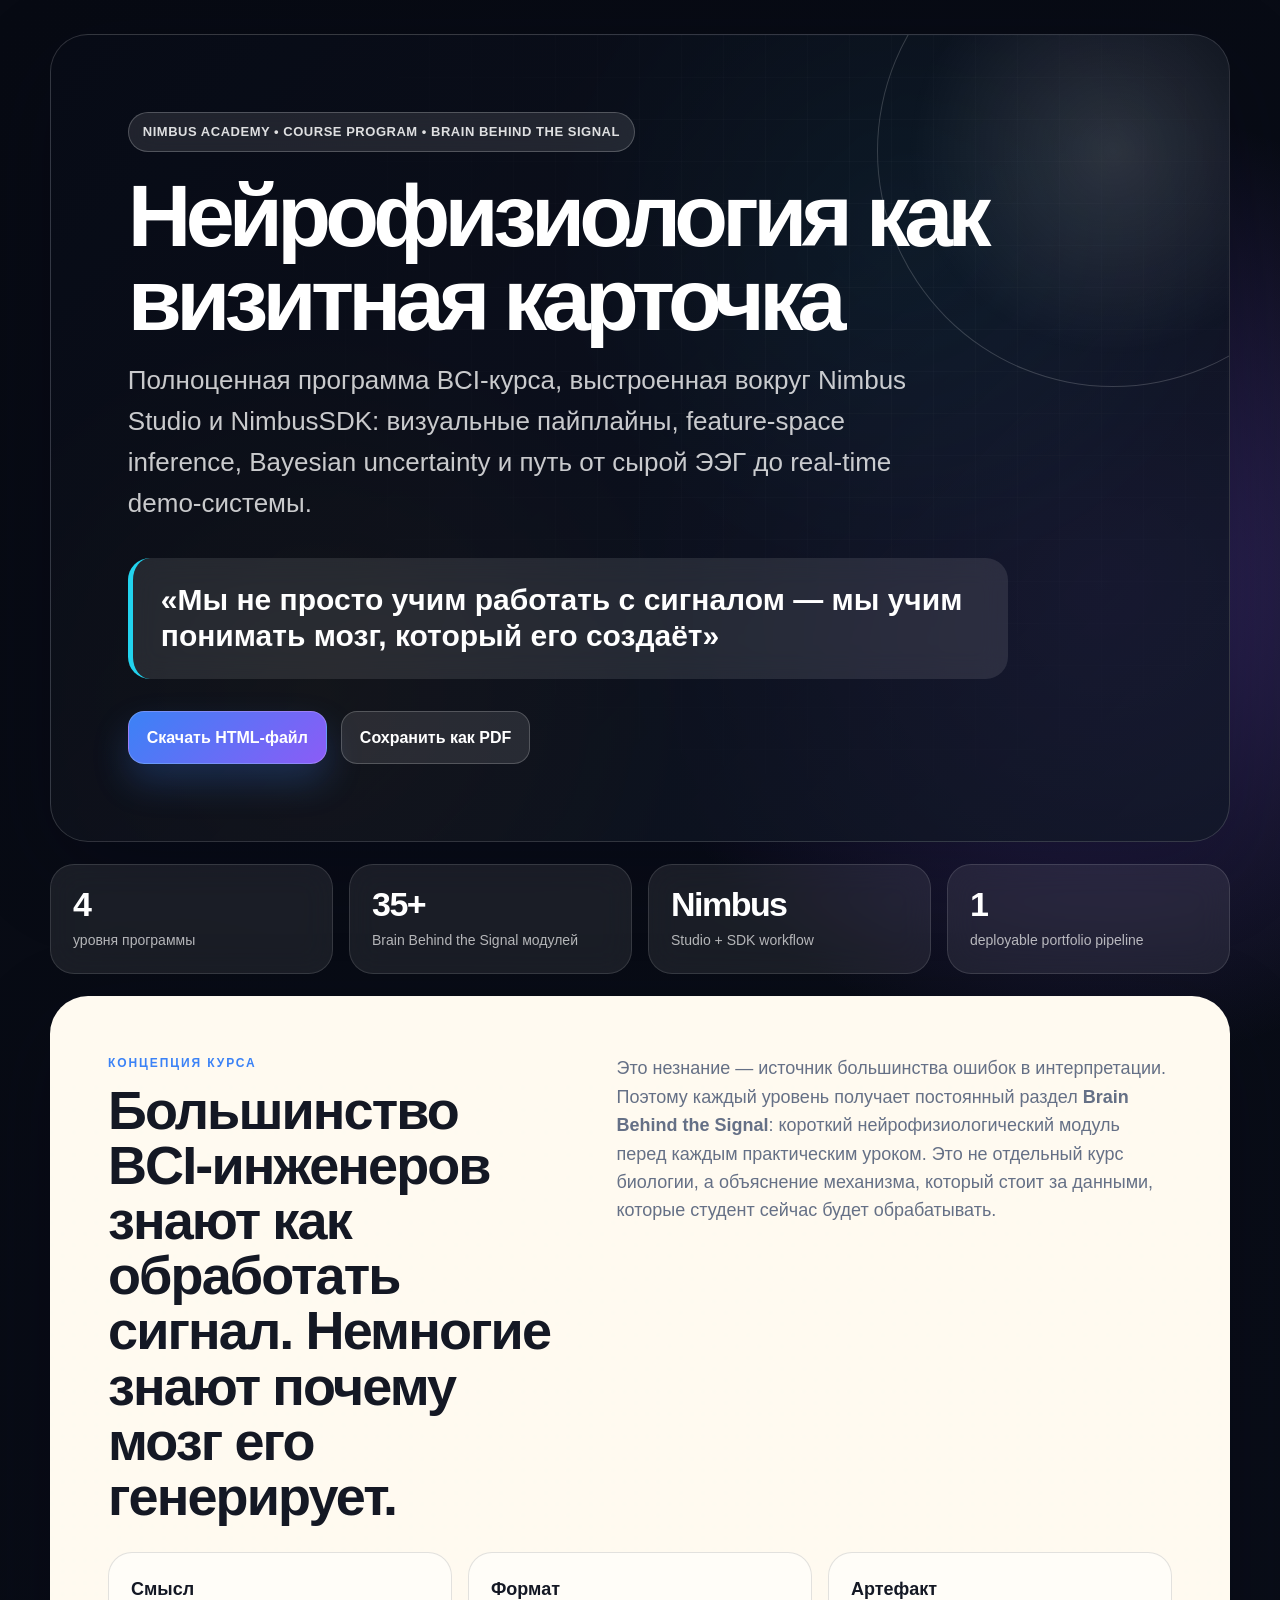
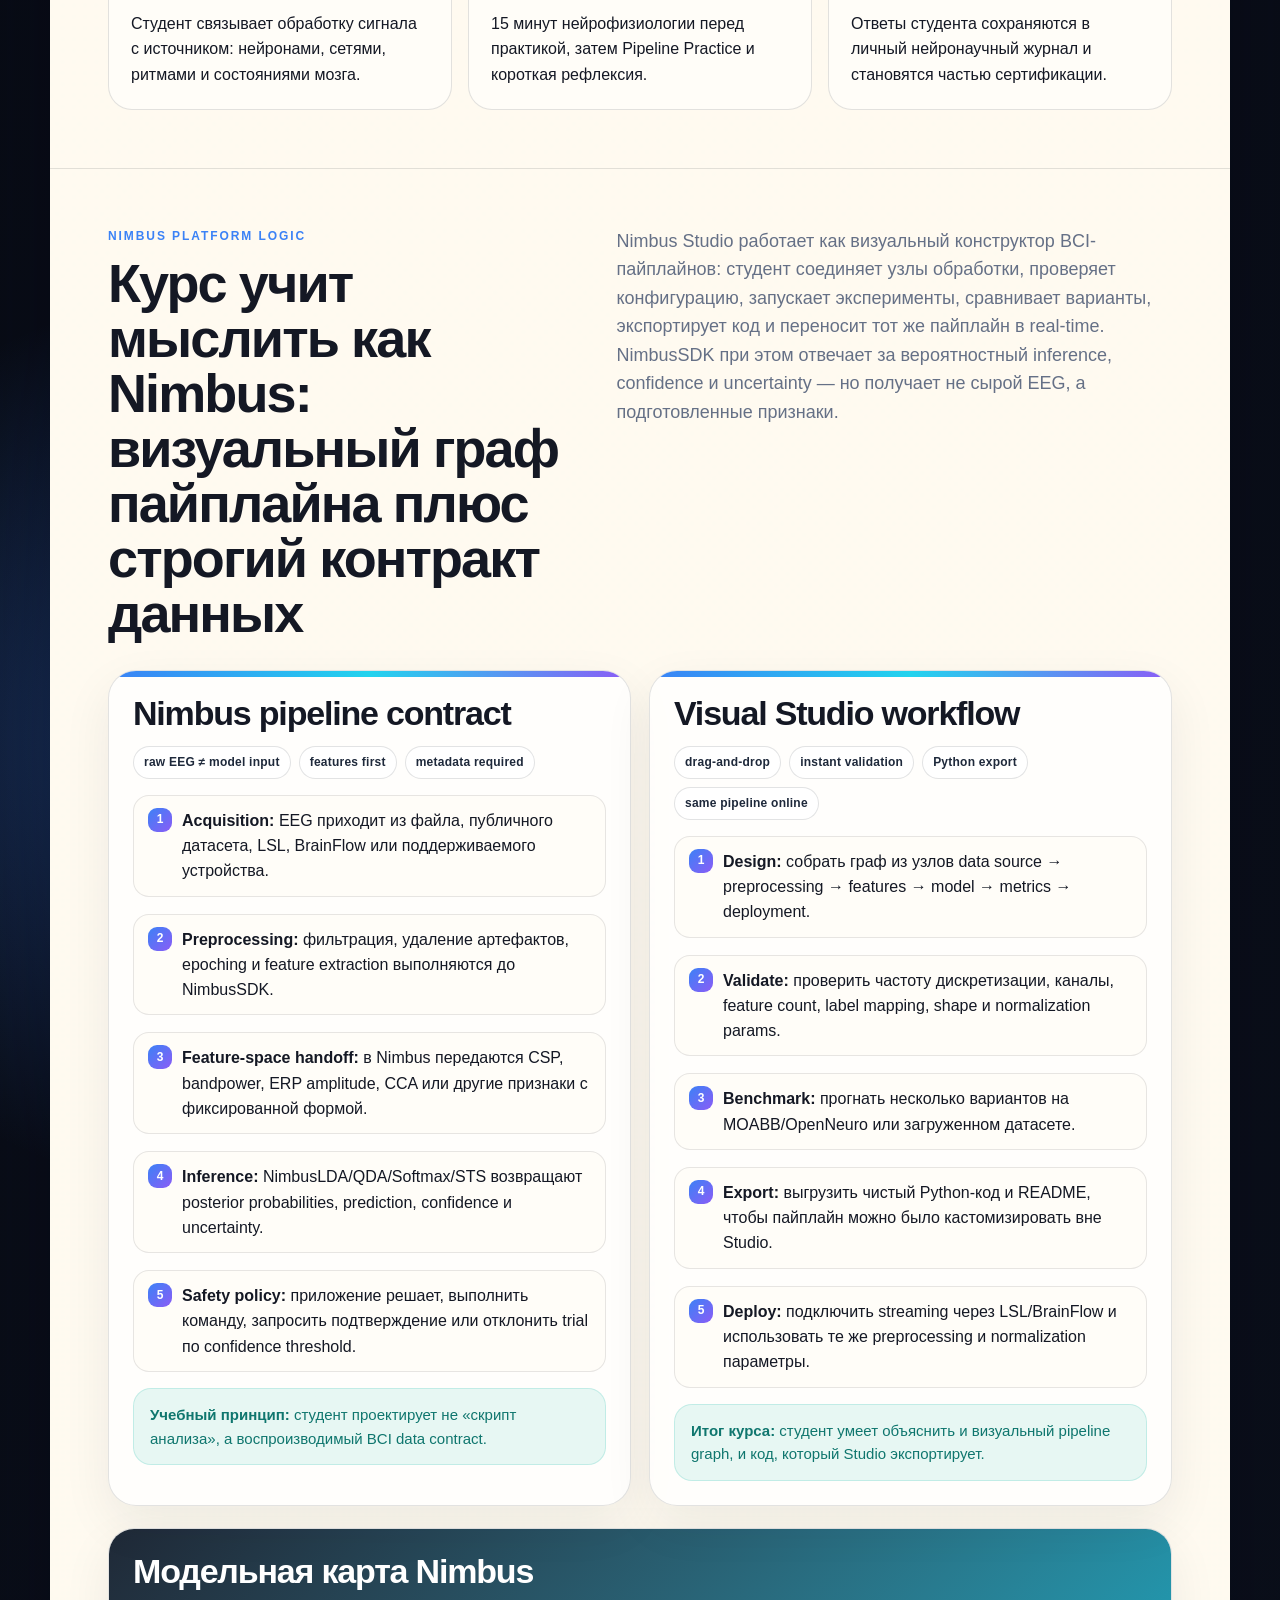
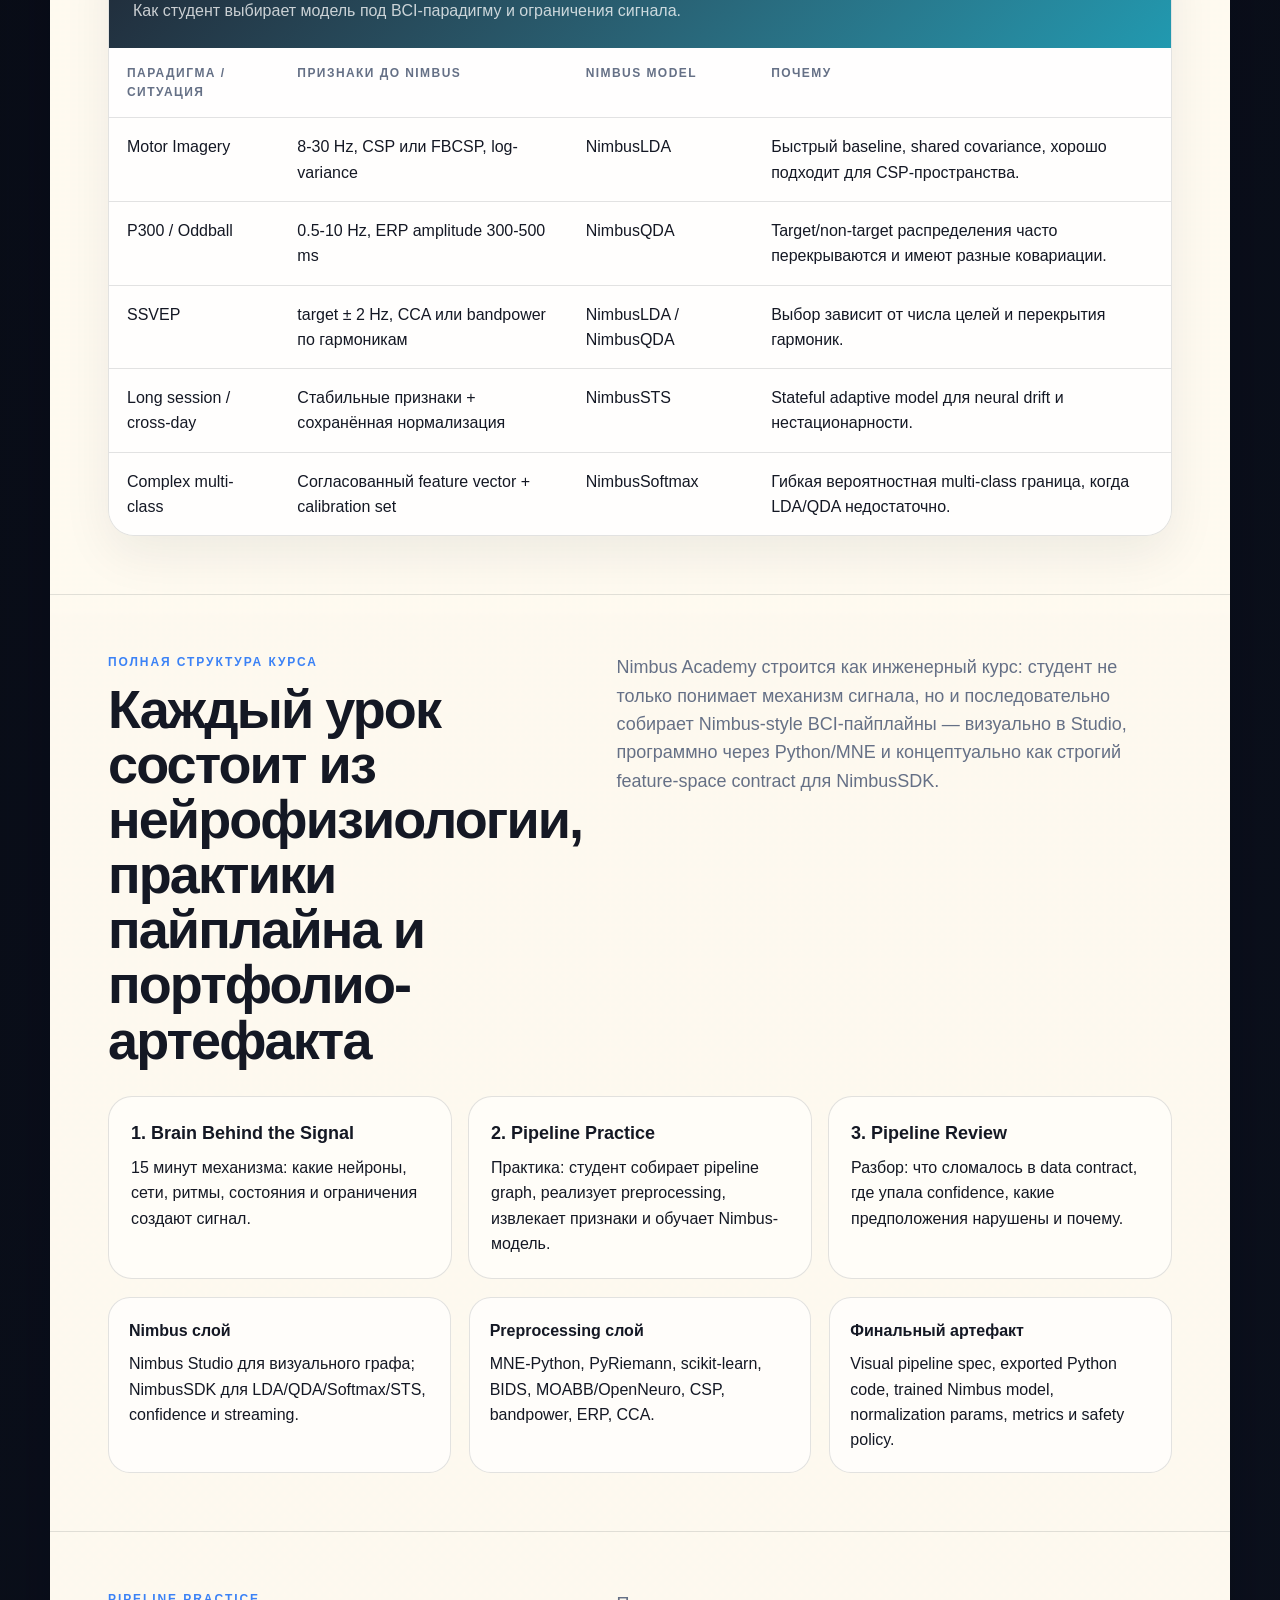
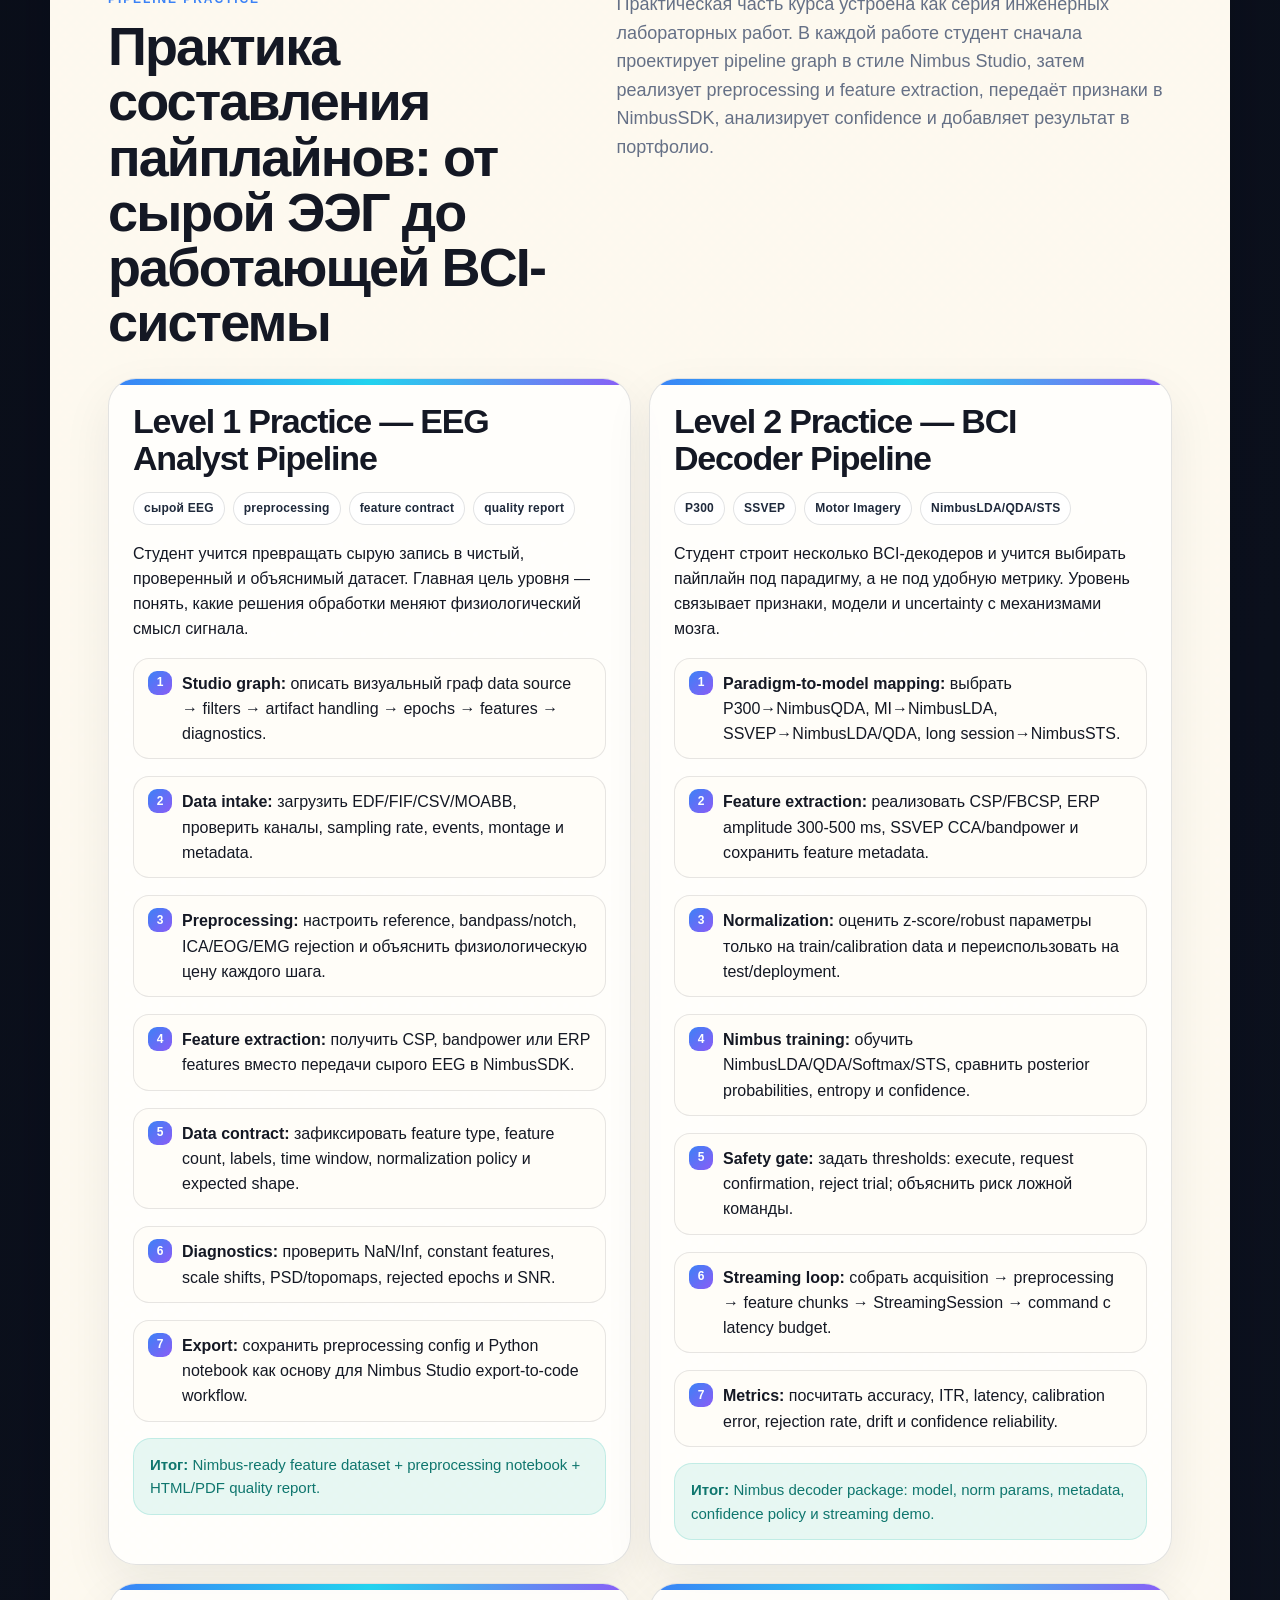
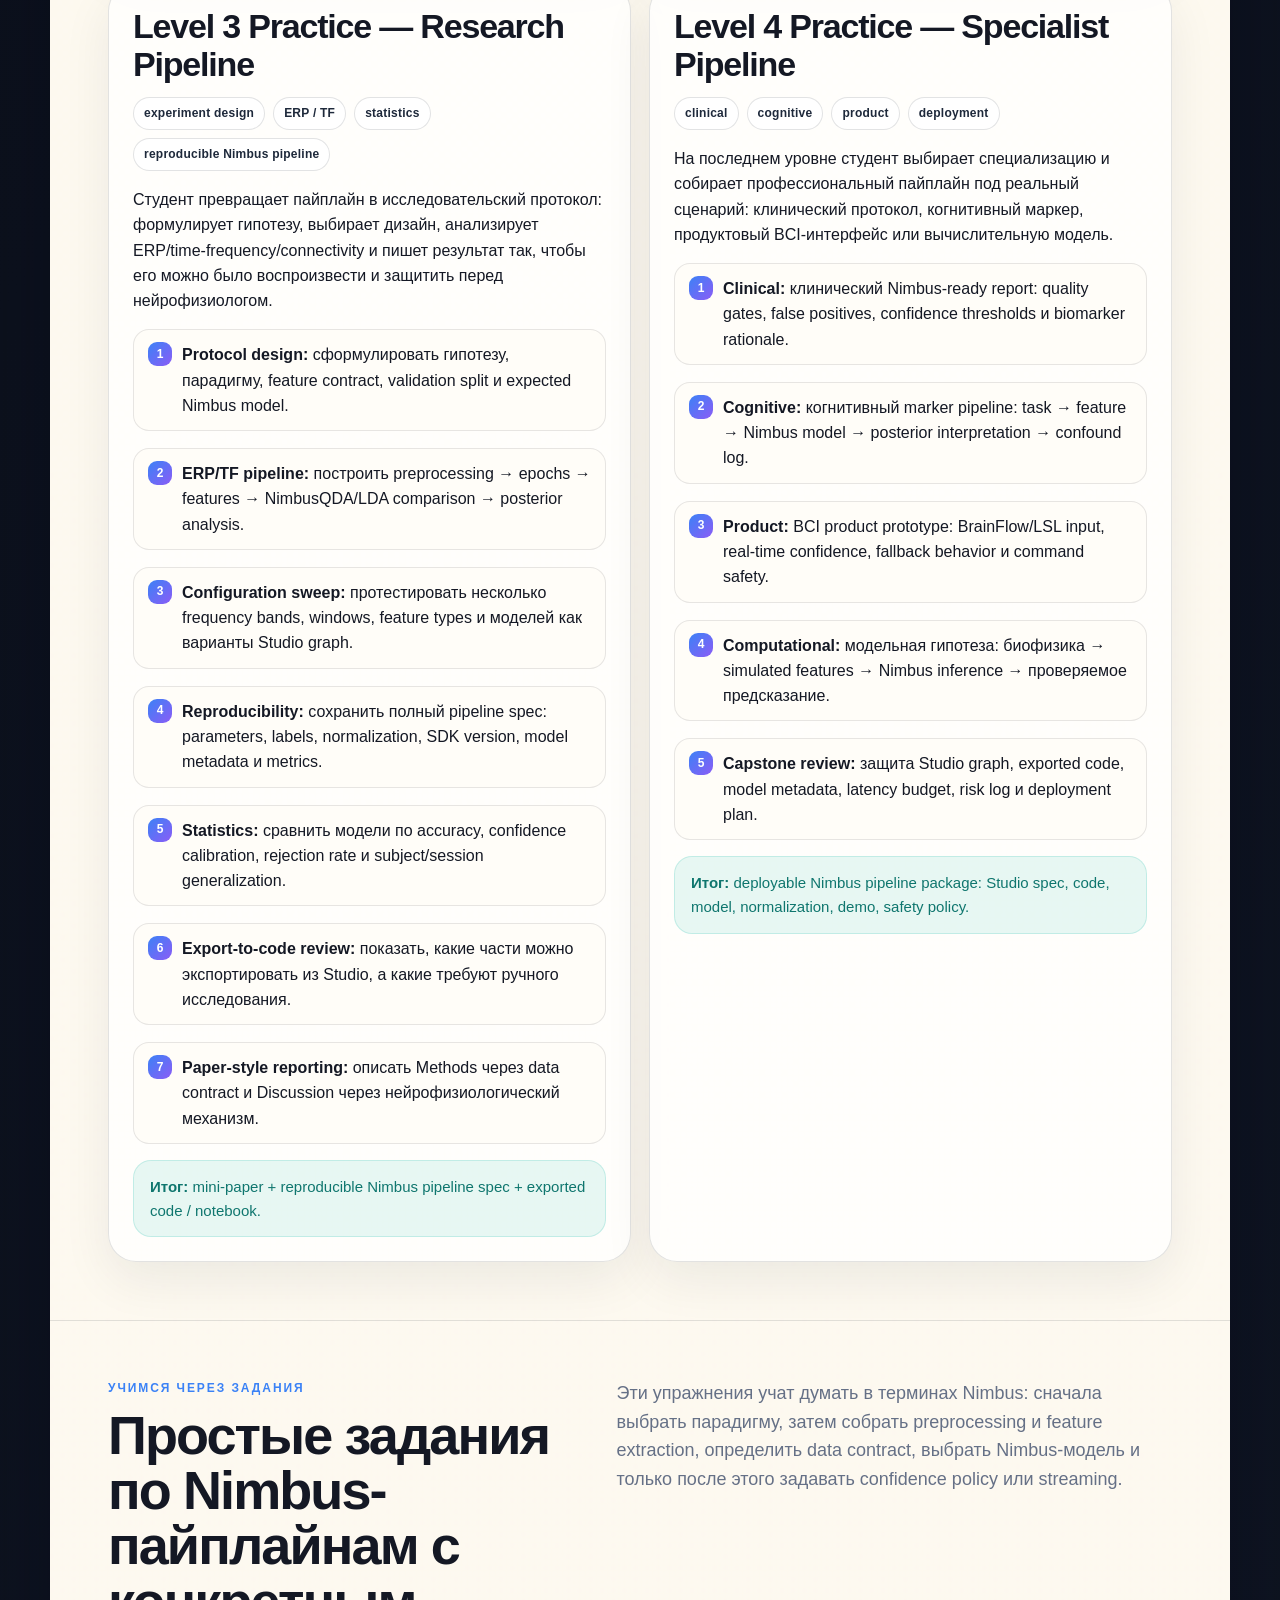
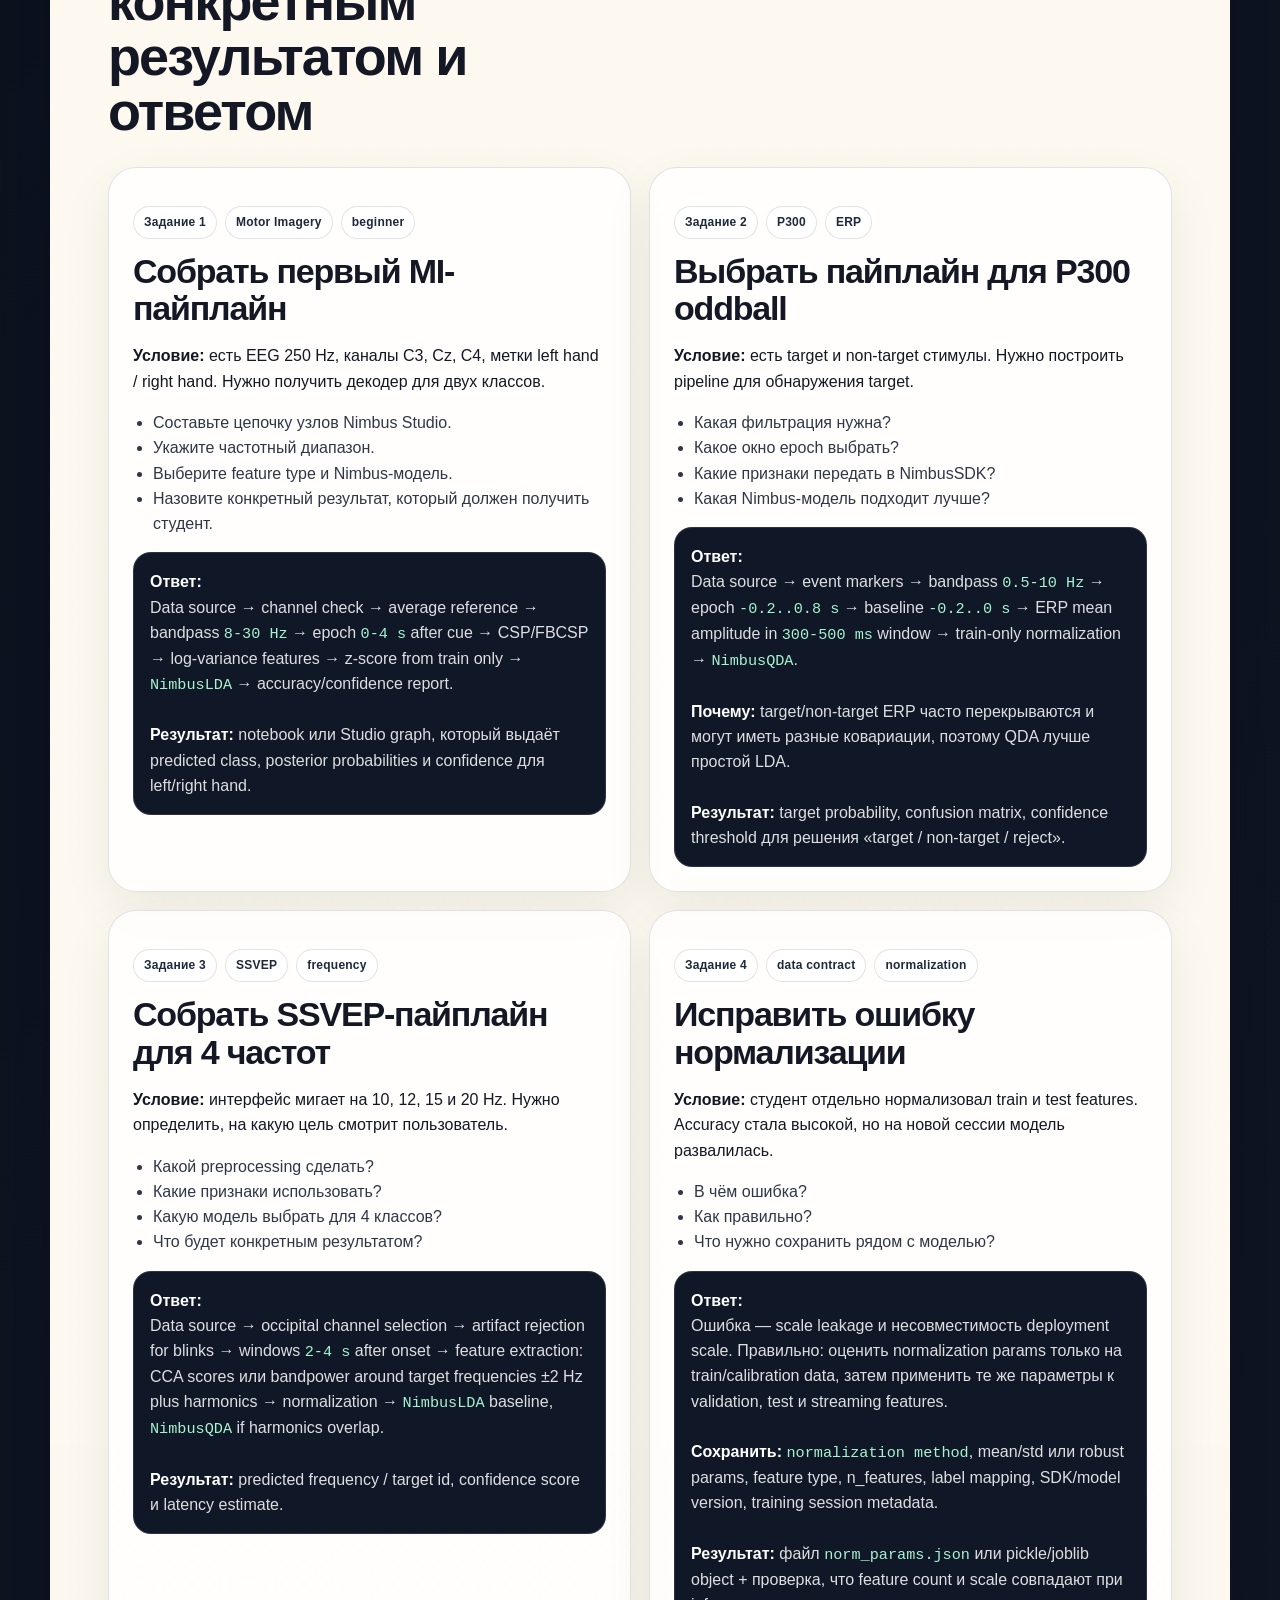
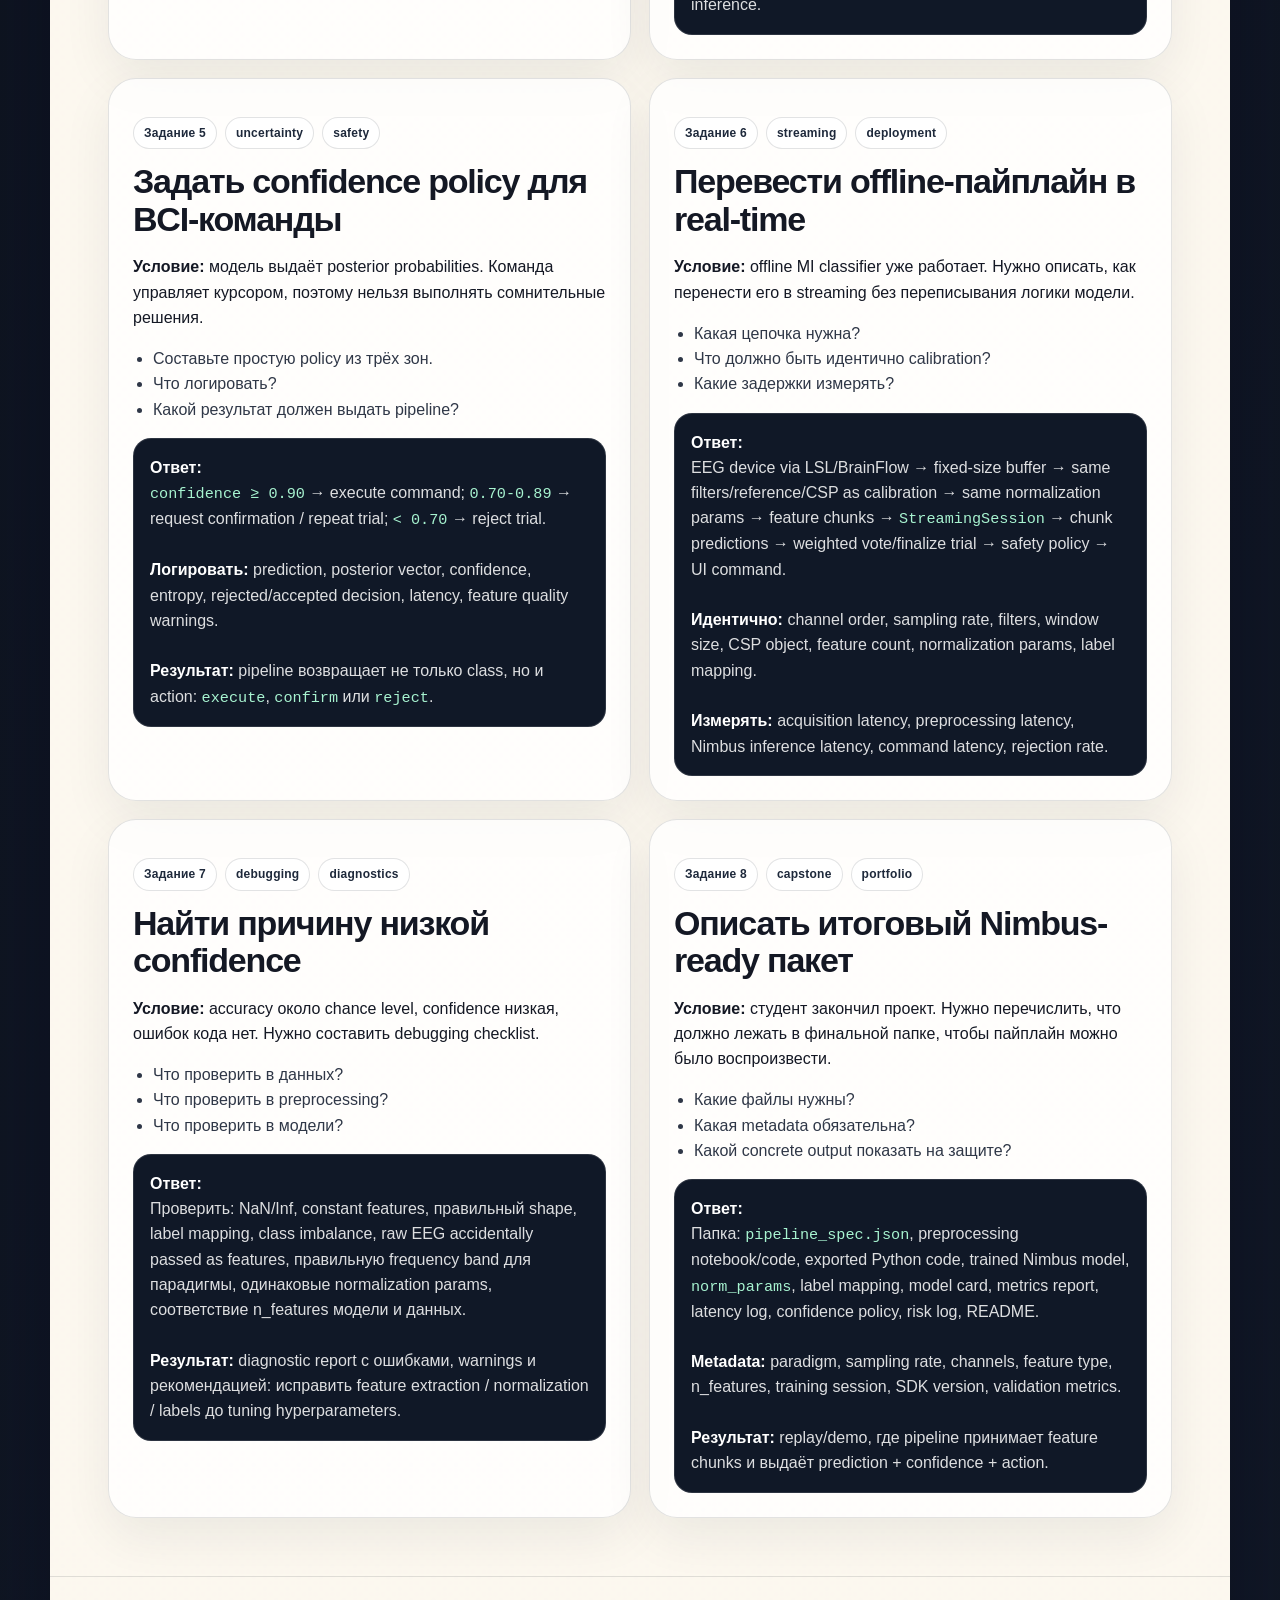
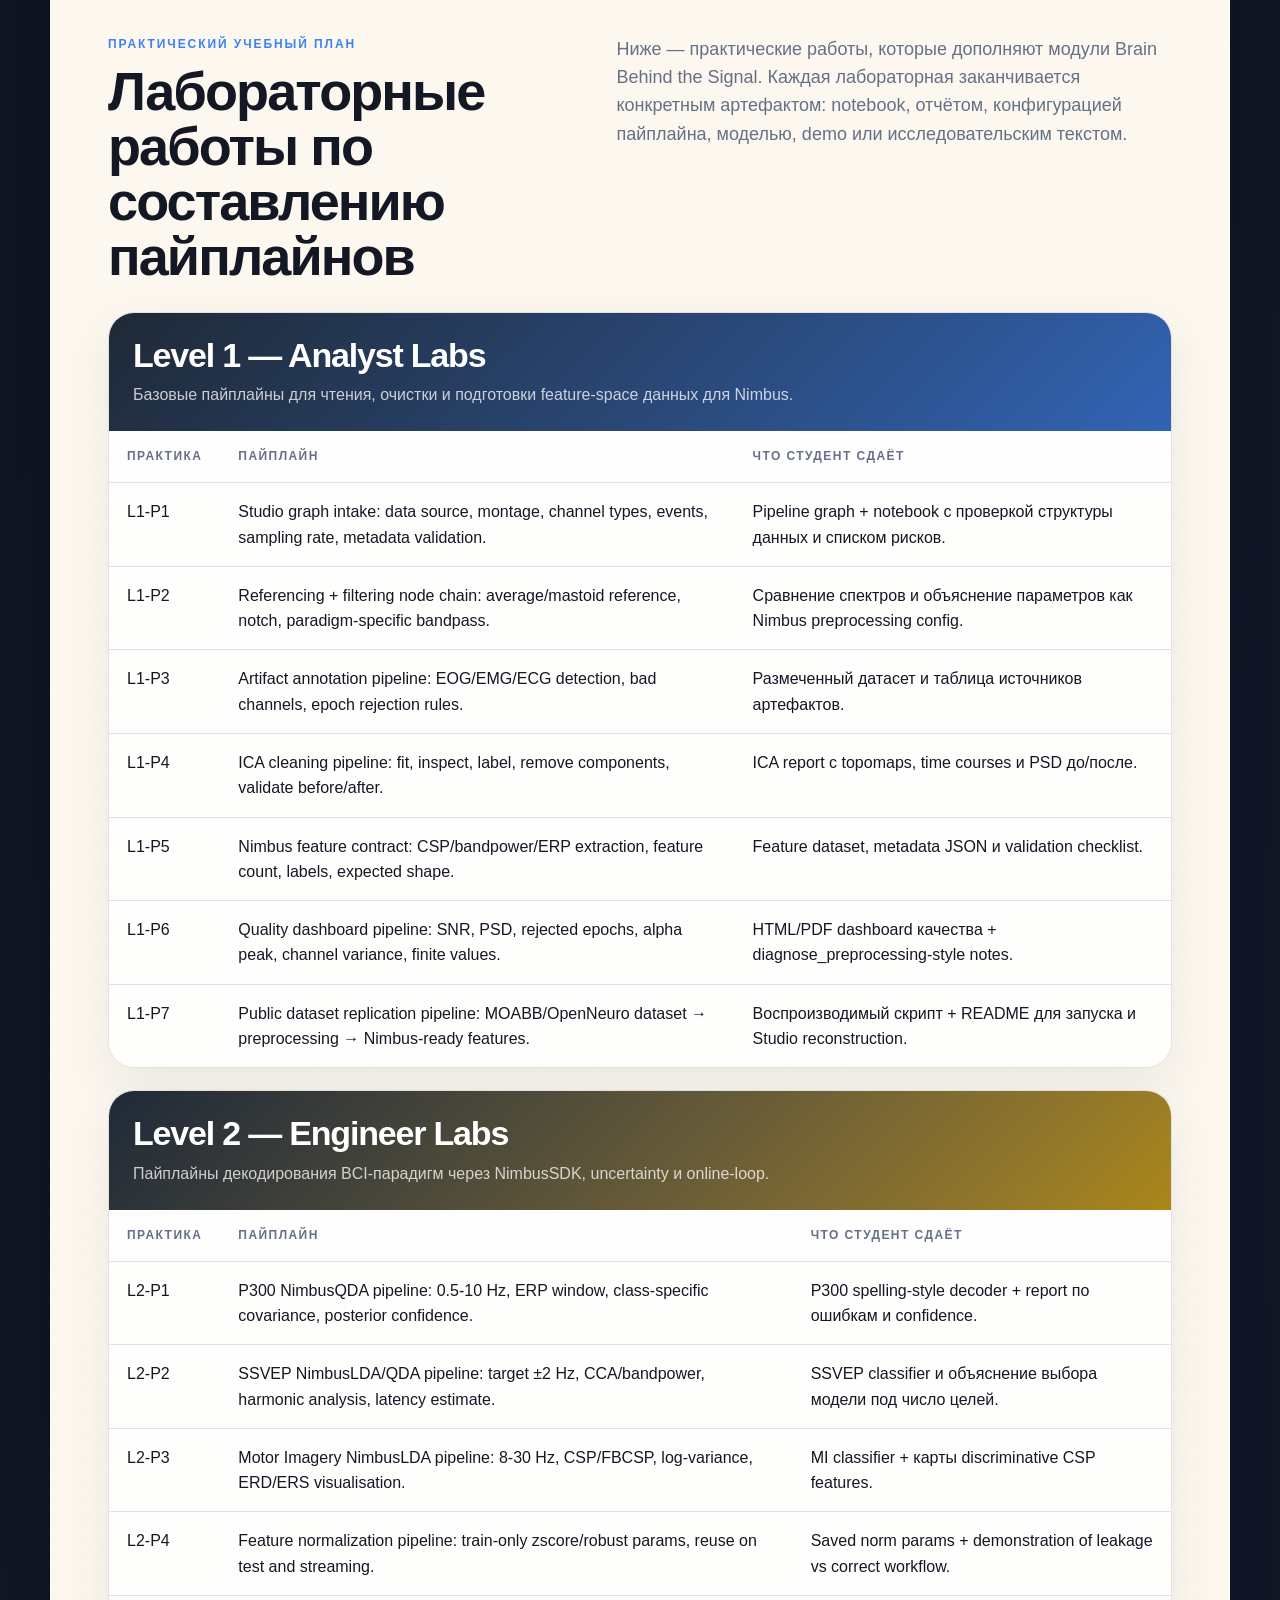
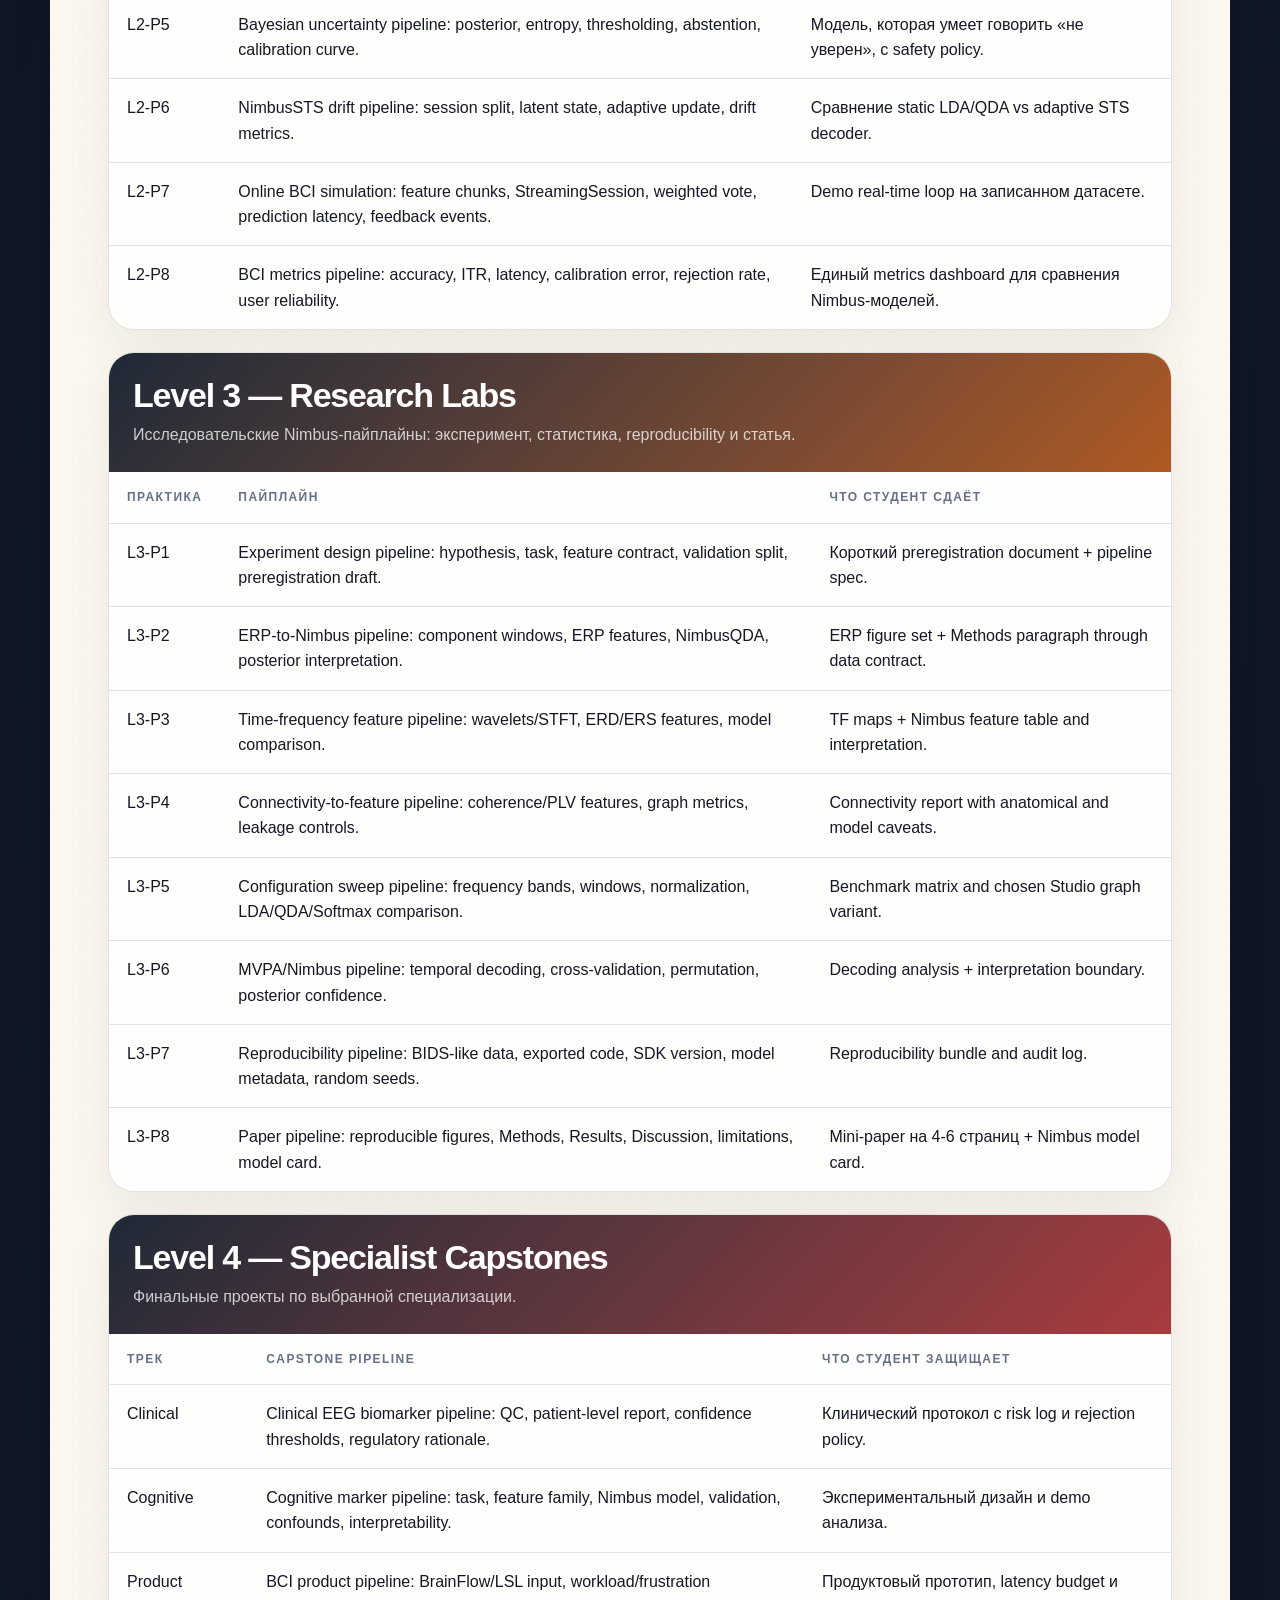
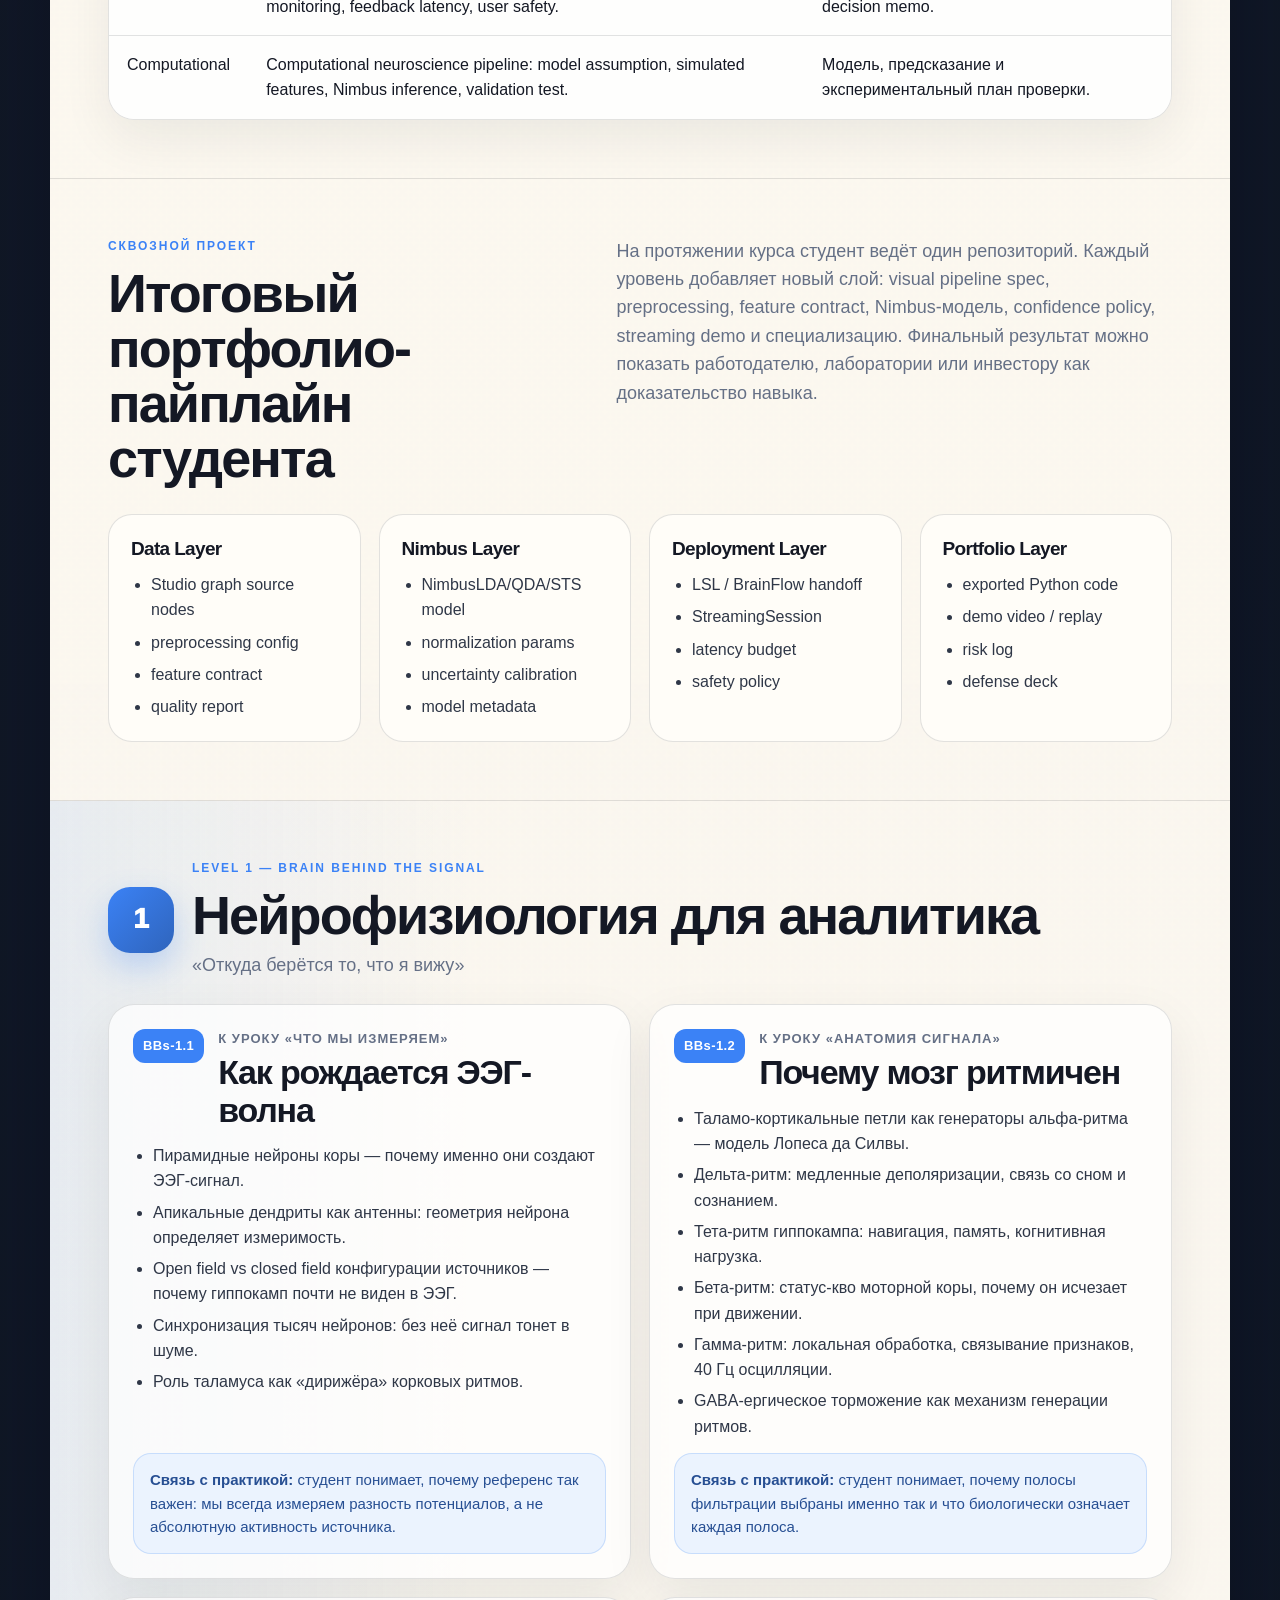
==== commit 1ad6cd8d: "Add Nimbus pipeline exercises with answers Co-authored-by: mahawairochana989 <mahawairochana989@user" ====
--- a/nimbus-academy-course-program.html
+++ b/nimbus-academy-course-program.html
@@ -316,6 +316,49 @@
       margin-bottom: 10px;
     }
 
+    .exercise-grid {
+      display: grid;
+      grid-template-columns: repeat(2, minmax(0, 1fr));
+      gap: 18px;
+    }
+
+    .exercise-card {
+      padding: 24px;
+      border: 1px solid var(--line);
+      border-radius: 28px;
+      background: rgba(255, 255, 255, 0.78);
+      box-shadow: 0 18px 50px rgba(15, 23, 42, 0.07);
+    }
+
+    .exercise-card h3 {
+      margin-bottom: 10px;
+    }
+
+    .exercise-card ul {
+      margin: 10px 0 0;
+      padding-left: 20px;
+      color: #2f3747;
+    }
+
+    .exercise-answer {
+      margin-top: 16px;
+      padding: 16px;
+      border-radius: 18px;
+      background: #101827;
+      color: rgba(255, 255, 255, 0.86);
+      border: 1px solid rgba(255, 255, 255, 0.12);
+    }
+
+    .exercise-answer strong {
+      color: #fff;
+    }
+
+    .exercise-answer code {
+      color: #a7f3d0;
+      font-family: "SFMono-Regular", Consolas, "Liberation Mono", monospace;
+      font-size: 0.95em;
+    }
+
     .pipeline-card ul,
     .capstone-card ul {
       margin: 12px 0 0;
@@ -661,6 +704,7 @@
       .stats,
       .section-header,
       .concept-grid,
+      .exercise-grid,
       .pipeline-map,
       .capstone-grid,
       .tool-grid,
@@ -710,6 +754,7 @@
       .level,
       .module,
       .track,
+      .exercise-card,
       .pipeline-card,
       .capstone-card,
       .tool-card,
@@ -1003,6 +1048,190 @@
       <section class="section">
         <div class="section-header">
           <div>
+            <p class="eyebrow">Учимся через задания</p>
+            <h2>Простые задания по Nimbus-пайплайнам с конкретным результатом и ответом</h2>
+          </div>
+          <p class="lead">
+            Эти упражнения учат думать в терминах Nimbus: сначала выбрать парадигму,
+            затем собрать preprocessing и feature extraction, определить data contract,
+            выбрать Nimbus-модель и только после этого задавать confidence policy или streaming.
+          </p>
+        </div>
+
+        <div class="exercise-grid">
+          <article class="exercise-card">
+            <div class="pipeline-meta">
+              <span class="pill">Задание 1</span>
+              <span class="pill">Motor Imagery</span>
+              <span class="pill">beginner</span>
+            </div>
+            <h3>Собрать первый MI-пайплайн</h3>
+            <p><strong>Условие:</strong> есть EEG 250 Hz, каналы C3, Cz, C4, метки left hand / right hand. Нужно получить декодер для двух классов.</p>
+            <ul>
+              <li>Составьте цепочку узлов Nimbus Studio.</li>
+              <li>Укажите частотный диапазон.</li>
+              <li>Выберите feature type и Nimbus-модель.</li>
+              <li>Назовите конкретный результат, который должен получить студент.</li>
+            </ul>
+            <div class="exercise-answer">
+              <strong>Ответ:</strong>
+              <br>Data source → channel check → average reference → bandpass <code>8-30 Hz</code> → epoch <code>0-4 s</code> after cue → CSP/FBCSP → log-variance features → z-score from train only → <code>NimbusLDA</code> → accuracy/confidence report.
+              <br><br><strong>Результат:</strong> notebook или Studio graph, который выдаёт predicted class, posterior probabilities и confidence для left/right hand.
+            </div>
+          </article>
+
+          <article class="exercise-card">
+            <div class="pipeline-meta">
+              <span class="pill">Задание 2</span>
+              <span class="pill">P300</span>
+              <span class="pill">ERP</span>
+            </div>
+            <h3>Выбрать пайплайн для P300 oddball</h3>
+            <p><strong>Условие:</strong> есть target и non-target стимулы. Нужно построить pipeline для обнаружения target.</p>
+            <ul>
+              <li>Какая фильтрация нужна?</li>
+              <li>Какое окно epoch выбрать?</li>
+              <li>Какие признаки передать в NimbusSDK?</li>
+              <li>Какая Nimbus-модель подходит лучше?</li>
+            </ul>
+            <div class="exercise-answer">
+              <strong>Ответ:</strong>
+              <br>Data source → event markers → bandpass <code>0.5-10 Hz</code> → epoch <code>-0.2..0.8 s</code> → baseline <code>-0.2..0 s</code> → ERP mean amplitude in <code>300-500 ms</code> window → train-only normalization → <code>NimbusQDA</code>.
+              <br><br><strong>Почему:</strong> target/non-target ERP часто перекрываются и могут иметь разные ковариации, поэтому QDA лучше простой LDA.
+              <br><br><strong>Результат:</strong> target probability, confusion matrix, confidence threshold для решения «target / non-target / reject».
+            </div>
+          </article>
+
+          <article class="exercise-card">
+            <div class="pipeline-meta">
+              <span class="pill">Задание 3</span>
+              <span class="pill">SSVEP</span>
+              <span class="pill">frequency</span>
+            </div>
+            <h3>Собрать SSVEP-пайплайн для 4 частот</h3>
+            <p><strong>Условие:</strong> интерфейс мигает на 10, 12, 15 и 20 Hz. Нужно определить, на какую цель смотрит пользователь.</p>
+            <ul>
+              <li>Какой preprocessing сделать?</li>
+              <li>Какие признаки использовать?</li>
+              <li>Какую модель выбрать для 4 классов?</li>
+              <li>Что будет конкретным результатом?</li>
+            </ul>
+            <div class="exercise-answer">
+              <strong>Ответ:</strong>
+              <br>Data source → occipital channel selection → artifact rejection for blinks → windows <code>2-4 s</code> after onset → feature extraction: CCA scores или bandpower around target frequencies ±2 Hz plus harmonics → normalization → <code>NimbusLDA</code> baseline, <code>NimbusQDA</code> if harmonics overlap.
+              <br><br><strong>Результат:</strong> predicted frequency / target id, confidence score и latency estimate.
+            </div>
+          </article>
+
+          <article class="exercise-card">
+            <div class="pipeline-meta">
+              <span class="pill">Задание 4</span>
+              <span class="pill">data contract</span>
+              <span class="pill">normalization</span>
+            </div>
+            <h3>Исправить ошибку нормализации</h3>
+            <p><strong>Условие:</strong> студент отдельно нормализовал train и test features. Accuracy стала высокой, но на новой сессии модель развалилась.</p>
+            <ul>
+              <li>В чём ошибка?</li>
+              <li>Как правильно?</li>
+              <li>Что нужно сохранить рядом с моделью?</li>
+            </ul>
+            <div class="exercise-answer">
+              <strong>Ответ:</strong>
+              <br>Ошибка — scale leakage и несовместимость deployment scale. Правильно: оценить normalization params только на train/calibration data, затем применить те же параметры к validation, test и streaming features.
+              <br><br><strong>Сохранить:</strong> <code>normalization method</code>, mean/std или robust params, feature type, n_features, label mapping, SDK/model version, training session metadata.
+              <br><br><strong>Результат:</strong> файл <code>norm_params.json</code> или pickle/joblib object + проверка, что feature count и scale совпадают при inference.
+            </div>
+          </article>
+
+          <article class="exercise-card">
+            <div class="pipeline-meta">
+              <span class="pill">Задание 5</span>
+              <span class="pill">uncertainty</span>
+              <span class="pill">safety</span>
+            </div>
+            <h3>Задать confidence policy для BCI-команды</h3>
+            <p><strong>Условие:</strong> модель выдаёт posterior probabilities. Команда управляет курсором, поэтому нельзя выполнять сомнительные решения.</p>
+            <ul>
+              <li>Составьте простую policy из трёх зон.</li>
+              <li>Что логировать?</li>
+              <li>Какой результат должен выдать pipeline?</li>
+            </ul>
+            <div class="exercise-answer">
+              <strong>Ответ:</strong>
+              <br><code>confidence ≥ 0.90</code> → execute command; <code>0.70-0.89</code> → request confirmation / repeat trial; <code>&lt; 0.70</code> → reject trial.
+              <br><br><strong>Логировать:</strong> prediction, posterior vector, confidence, entropy, rejected/accepted decision, latency, feature quality warnings.
+              <br><br><strong>Результат:</strong> pipeline возвращает не только class, но и action: <code>execute</code>, <code>confirm</code> или <code>reject</code>.
+            </div>
+          </article>
+
+          <article class="exercise-card">
+            <div class="pipeline-meta">
+              <span class="pill">Задание 6</span>
+              <span class="pill">streaming</span>
+              <span class="pill">deployment</span>
+            </div>
+            <h3>Перевести offline-пайплайн в real-time</h3>
+            <p><strong>Условие:</strong> offline MI classifier уже работает. Нужно описать, как перенести его в streaming без переписывания логики модели.</p>
+            <ul>
+              <li>Какая цепочка нужна?</li>
+              <li>Что должно быть идентично calibration?</li>
+              <li>Какие задержки измерять?</li>
+            </ul>
+            <div class="exercise-answer">
+              <strong>Ответ:</strong>
+              <br>EEG device via LSL/BrainFlow → fixed-size buffer → same filters/reference/CSP as calibration → same normalization params → feature chunks → <code>StreamingSession</code> → chunk predictions → weighted vote/finalize trial → safety policy → UI command.
+              <br><br><strong>Идентично:</strong> channel order, sampling rate, filters, window size, CSP object, feature count, normalization params, label mapping.
+              <br><br><strong>Измерять:</strong> acquisition latency, preprocessing latency, Nimbus inference latency, command latency, rejection rate.
+            </div>
+          </article>
+
+          <article class="exercise-card">
+            <div class="pipeline-meta">
+              <span class="pill">Задание 7</span>
+              <span class="pill">debugging</span>
+              <span class="pill">diagnostics</span>
+            </div>
+            <h3>Найти причину низкой confidence</h3>
+            <p><strong>Условие:</strong> accuracy около chance level, confidence низкая, ошибок кода нет. Нужно составить debugging checklist.</p>
+            <ul>
+              <li>Что проверить в данных?</li>
+              <li>Что проверить в preprocessing?</li>
+              <li>Что проверить в модели?</li>
+            </ul>
+            <div class="exercise-answer">
+              <strong>Ответ:</strong>
+              <br>Проверить: NaN/Inf, constant features, правильный shape, label mapping, class imbalance, raw EEG accidentally passed as features, правильную frequency band для парадигмы, одинаковые normalization params, соответствие n_features модели и данных.
+              <br><br><strong>Результат:</strong> diagnostic report с ошибками, warnings и рекомендацией: исправить feature extraction / normalization / labels до tuning hyperparameters.
+            </div>
+          </article>
+
+          <article class="exercise-card">
+            <div class="pipeline-meta">
+              <span class="pill">Задание 8</span>
+              <span class="pill">capstone</span>
+              <span class="pill">portfolio</span>
+            </div>
+            <h3>Описать итоговый Nimbus-ready пакет</h3>
+            <p><strong>Условие:</strong> студент закончил проект. Нужно перечислить, что должно лежать в финальной папке, чтобы пайплайн можно было воспроизвести.</p>
+            <ul>
+              <li>Какие файлы нужны?</li>
+              <li>Какая metadata обязательна?</li>
+              <li>Какой concrete output показать на защите?</li>
+            </ul>
+            <div class="exercise-answer">
+              <strong>Ответ:</strong>
+              <br>Папка: <code>pipeline_spec.json</code>, preprocessing notebook/code, exported Python code, trained Nimbus model, <code>norm_params</code>, label mapping, model card, metrics report, latency log, confidence policy, risk log, README.
+              <br><br><strong>Metadata:</strong> paradigm, sampling rate, channels, feature type, n_features, training session, SDK version, validation metrics.
+              <br><br><strong>Результат:</strong> replay/demo, где pipeline принимает feature chunks и выдаёт prediction + confidence + action.
+            </div>
+          </article>
+        </div>
+      </section>
+
+      <section class="section">
+        <div class="section-header">
+          <div>
             <p class="eyebrow">Практический учебный план</p>
             <h2>Лабораторные работы по составлению пайплайнов</h2>
           </div>
